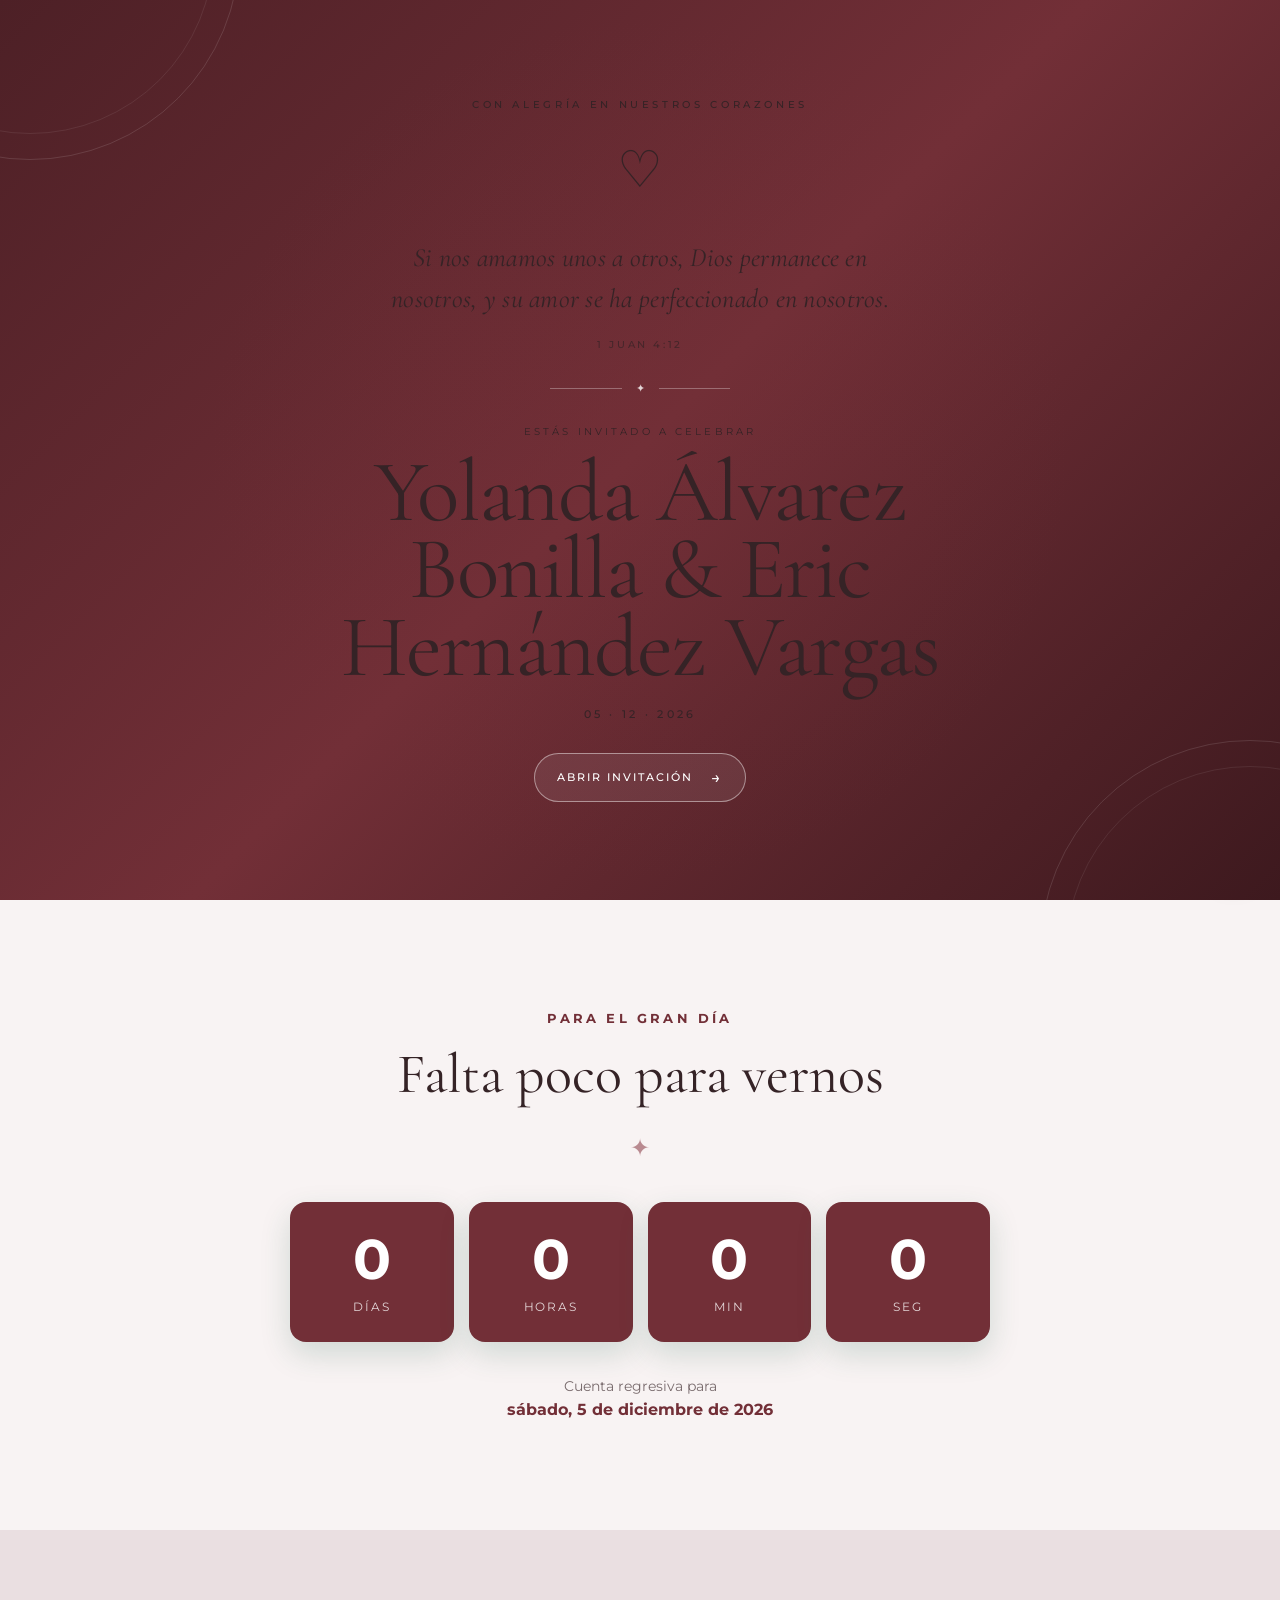
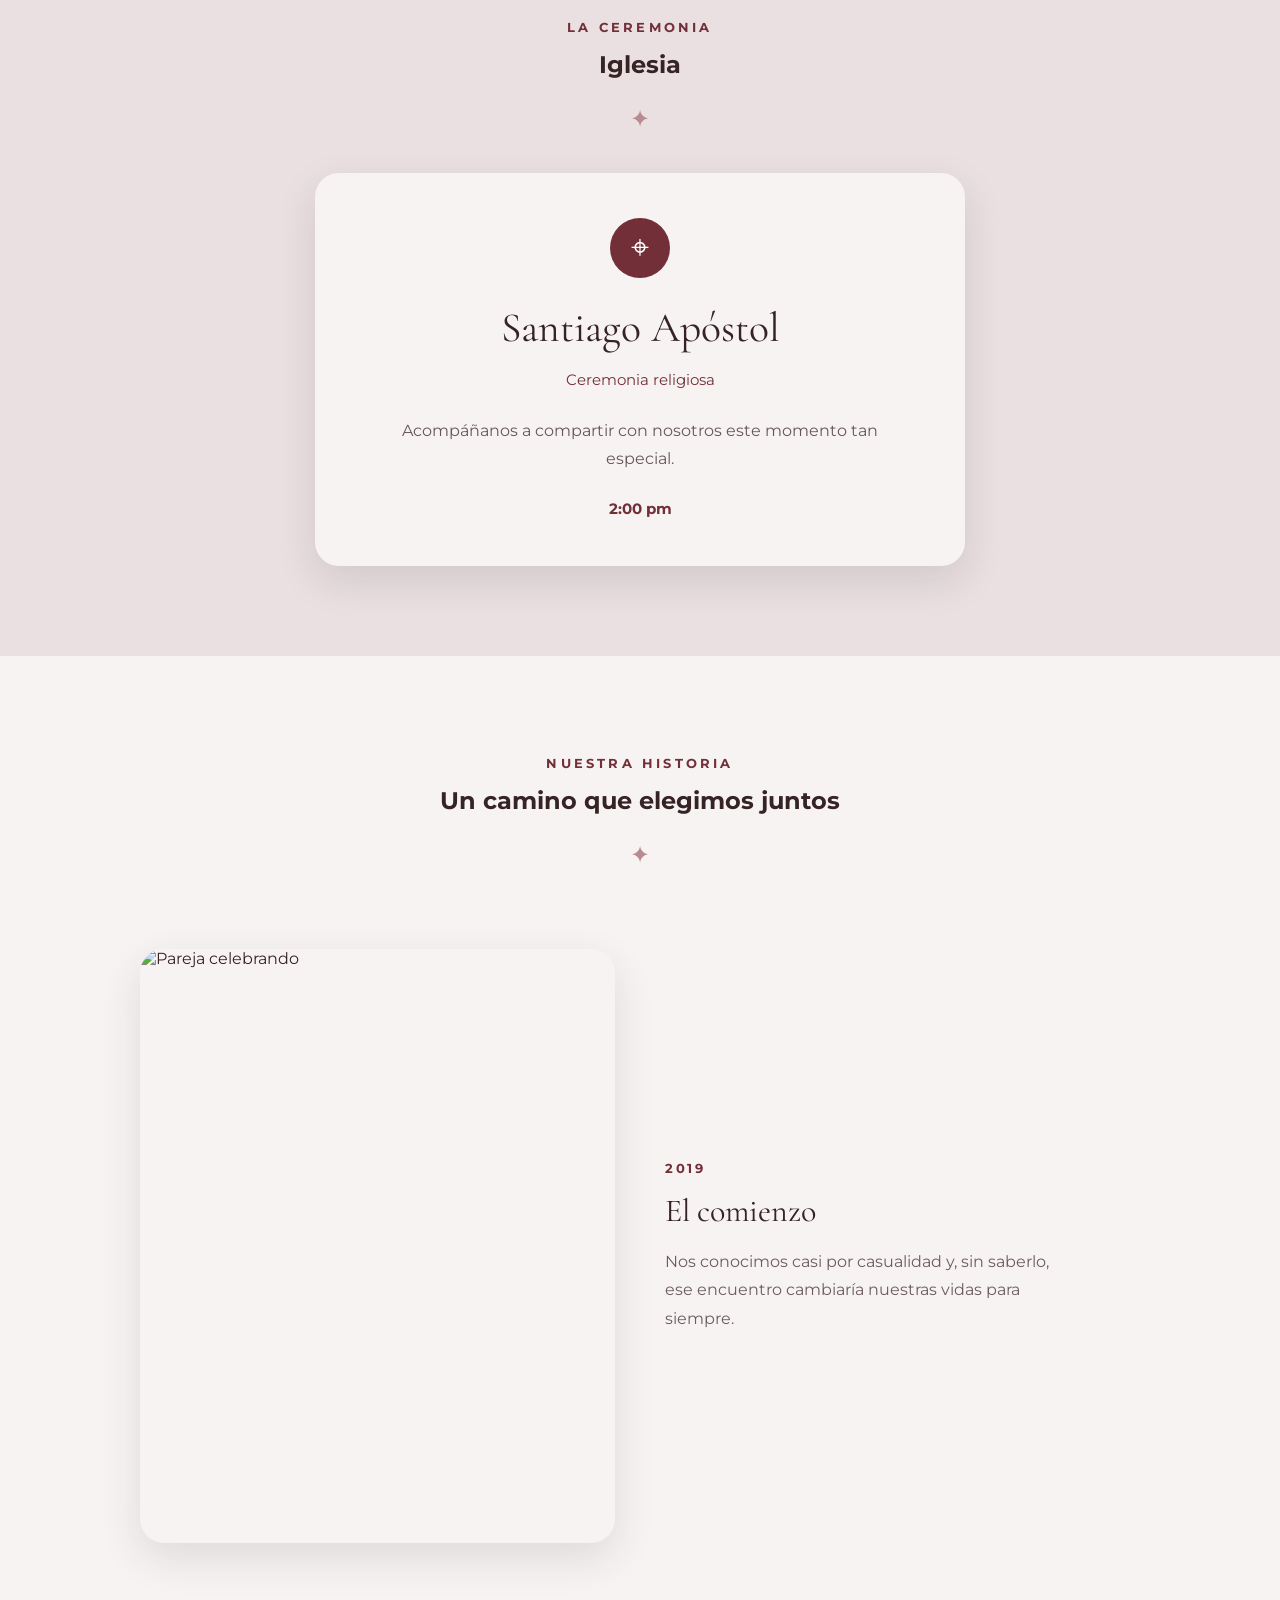
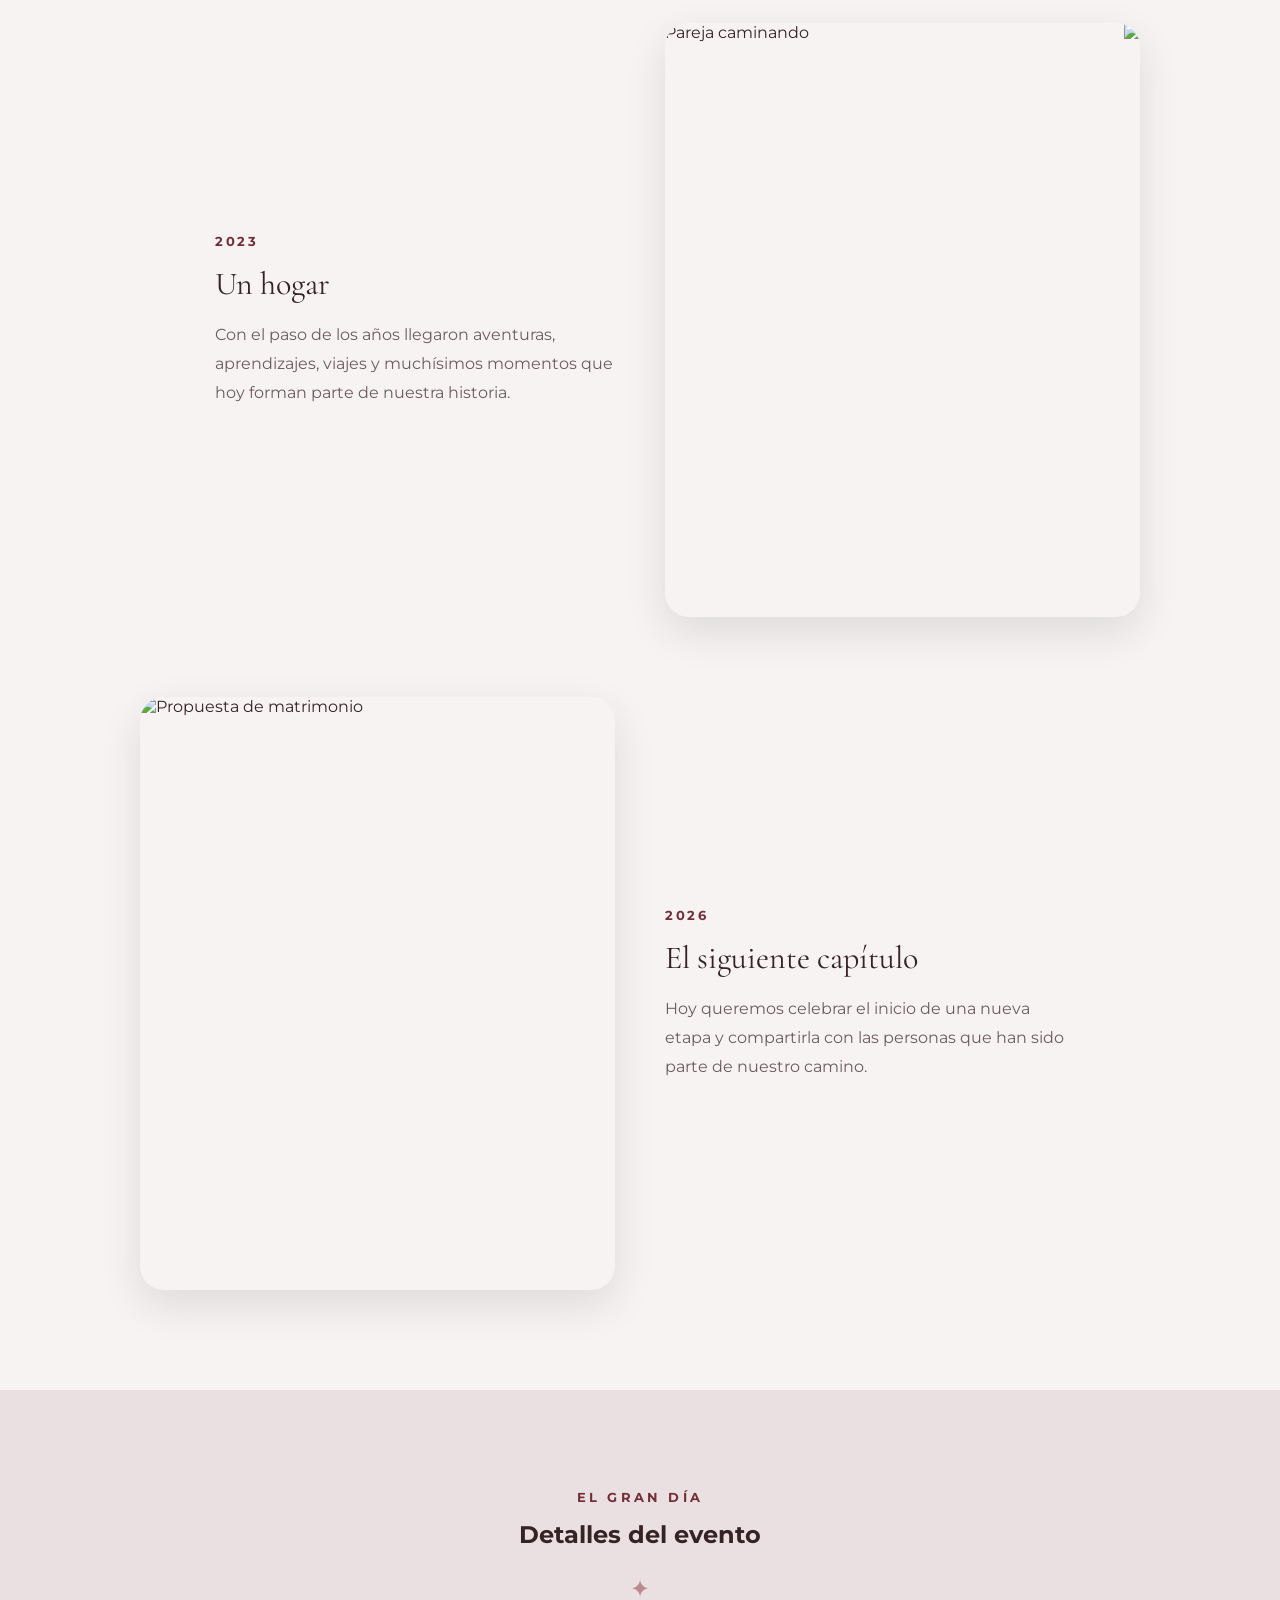
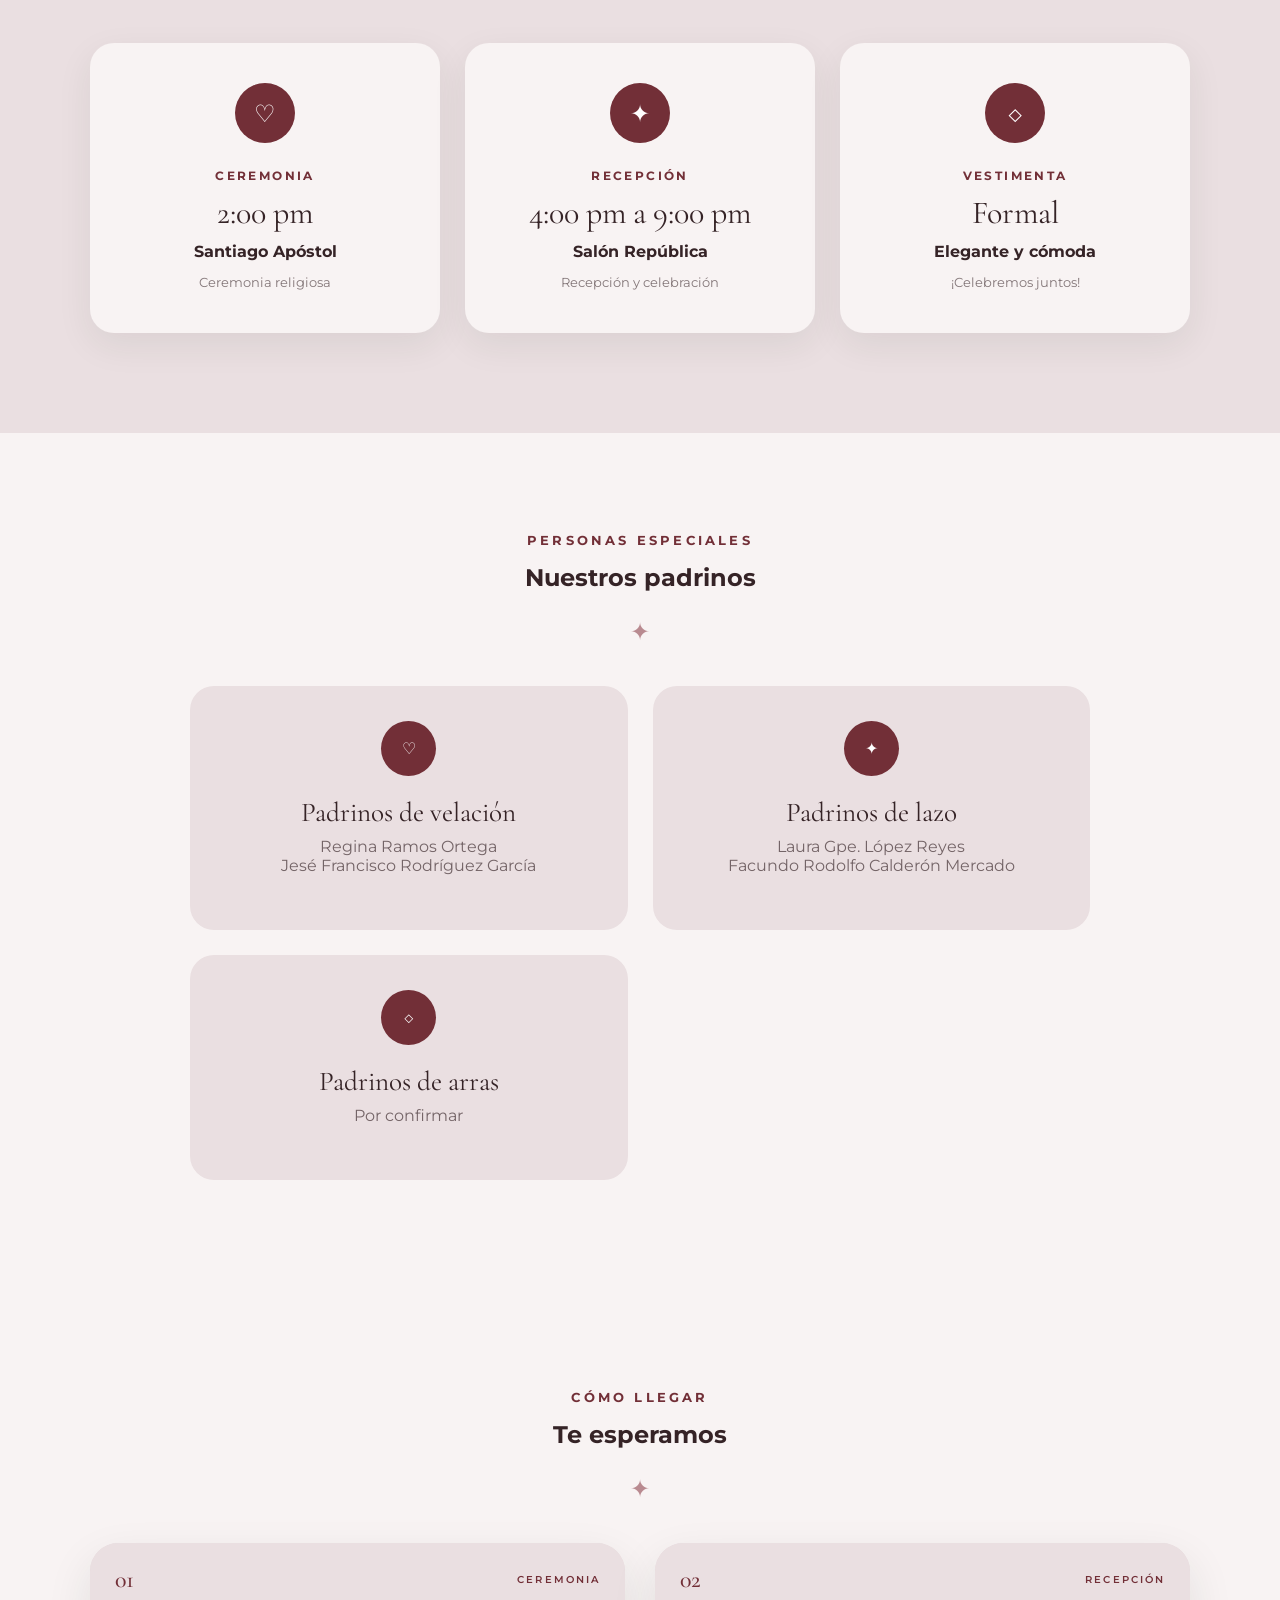
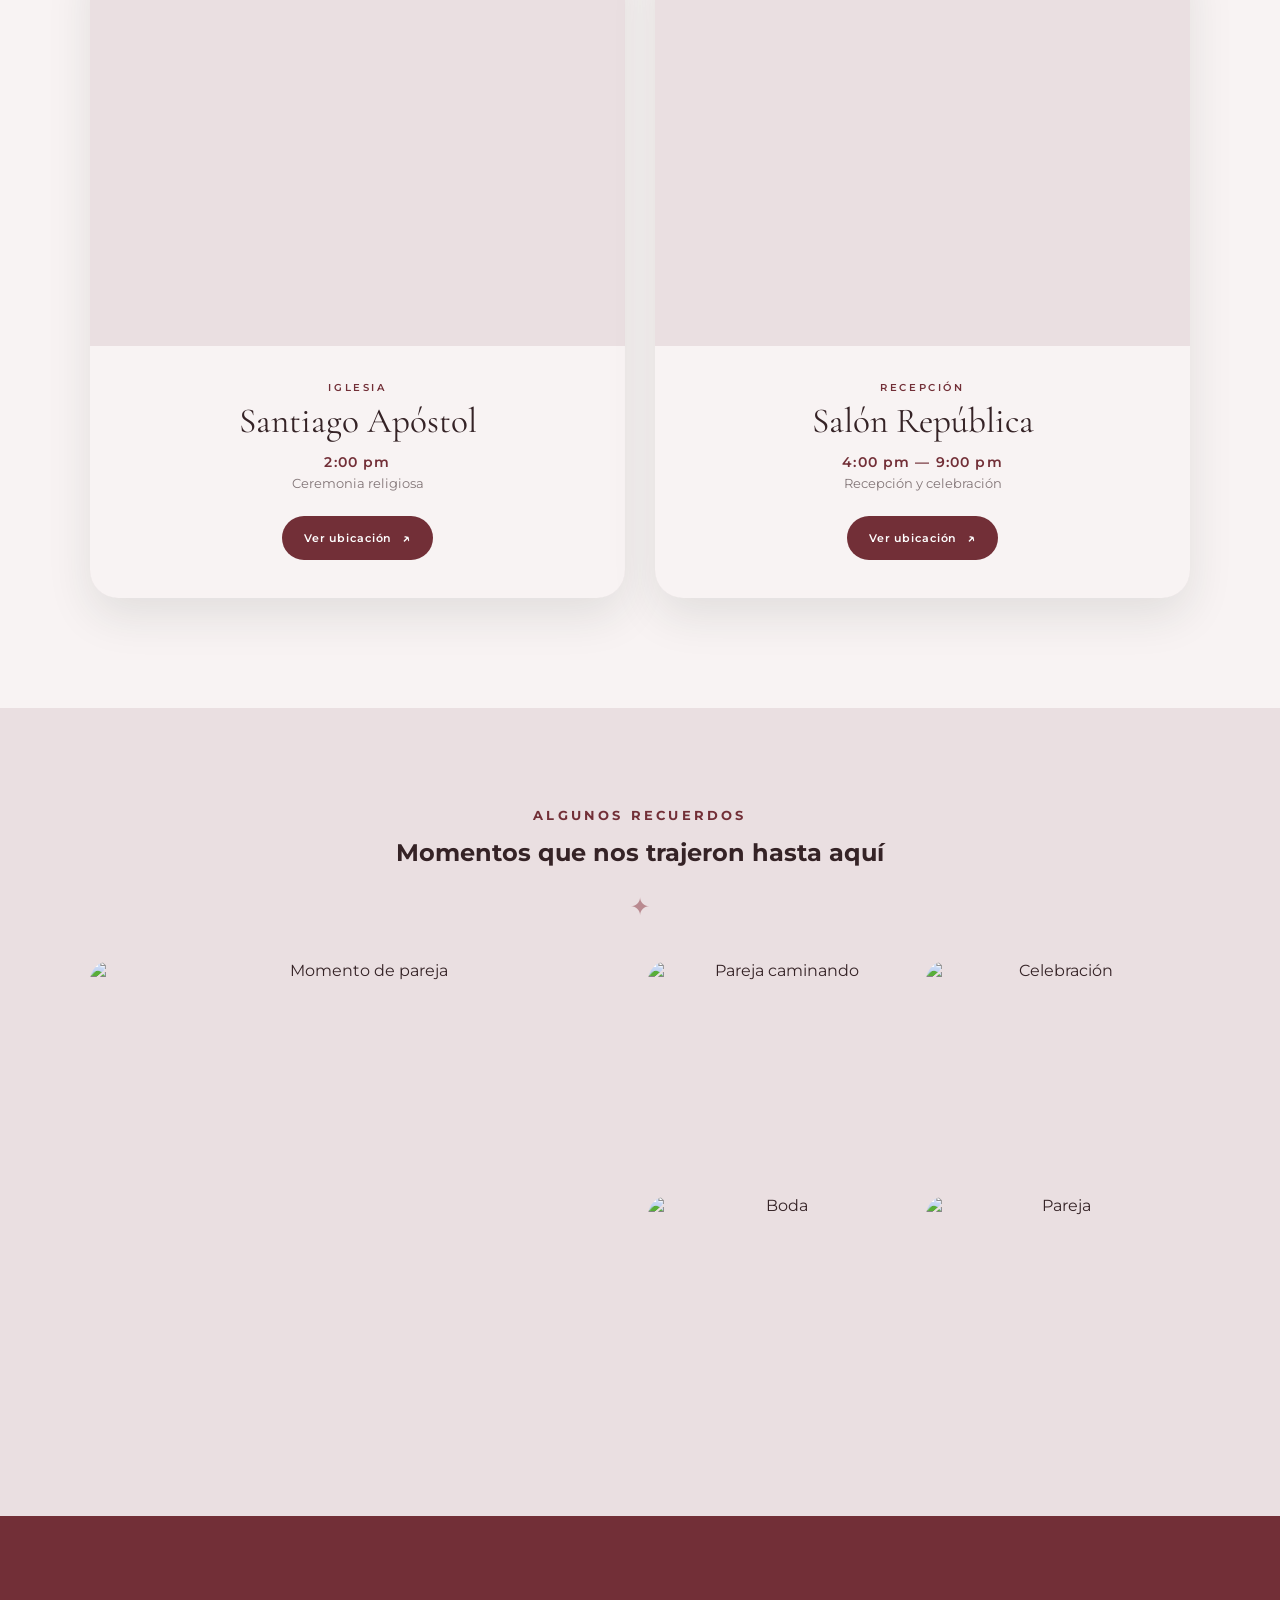
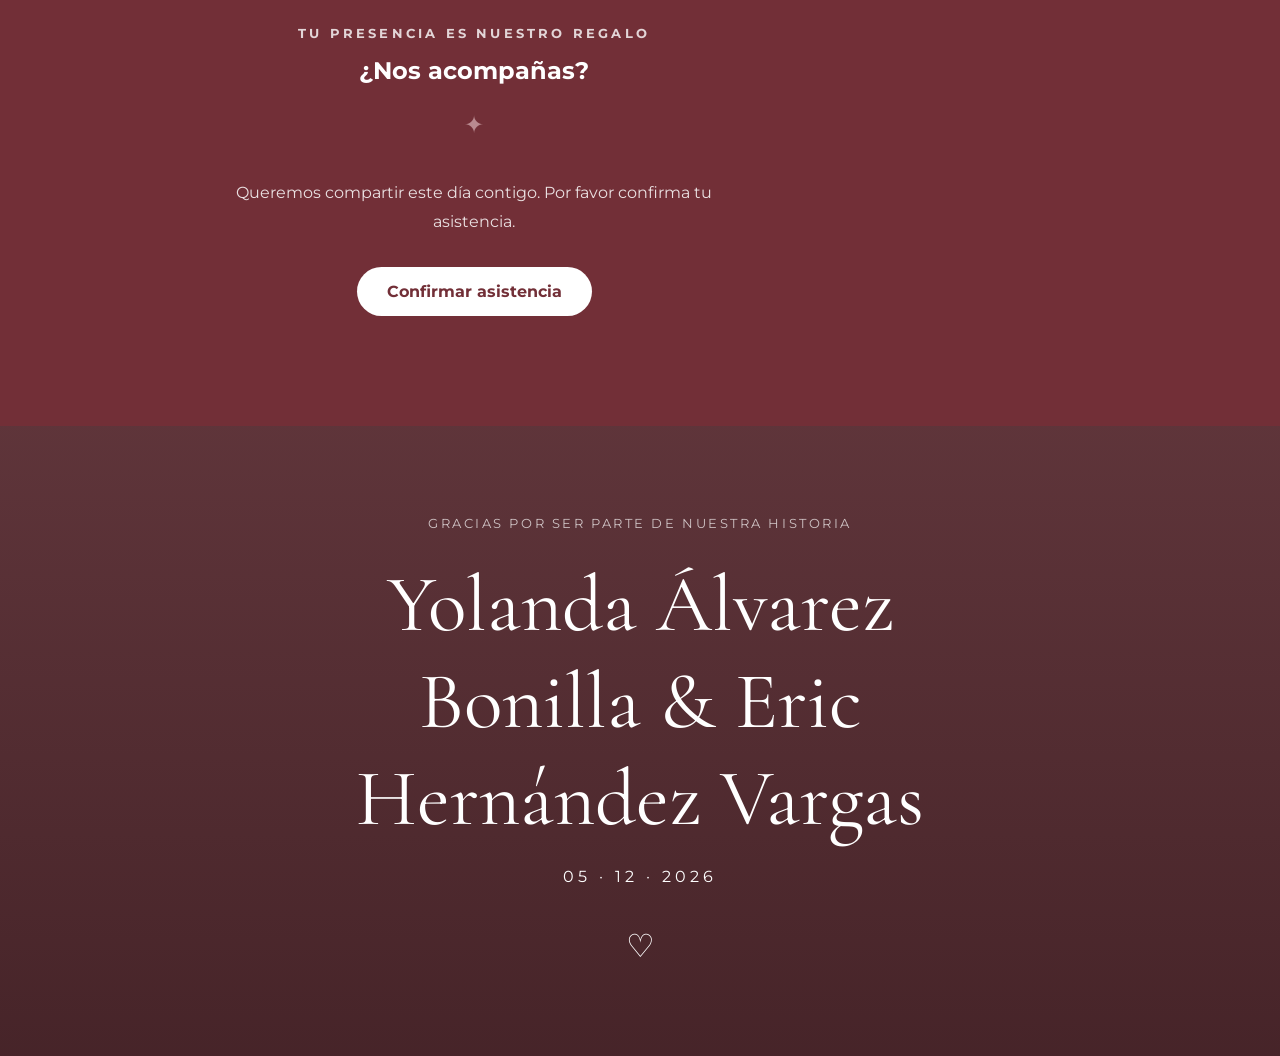
==== index.html @ 51f55ae2 "cambio de color y orden" ====
<!DOCTYPE html>

<html lang="es">

<head>
    <meta charset="UTF-8">
    <meta name="viewport" content="width=device-width, initial-scale=1.0">

    <title> Yolanda Álvarez Bonilla & Eric Hernández Vargas | Nuestra boda</title>
    <link rel="preconnect" href="https://fonts.googleapis.com">
    <link rel="preconnect" href="https://fonts.gstatic.com" crossorigin>

    <link href="https://fonts.googleapis.com/css2?family=Cormorant+Garamond:wght@400;500;600&family=Montserrat:wght@300;400;500;600&family=Parisienne&display=swap"
          rel="stylesheet">
    <link rel="stylesheet" href="css/styles.css">

</head>

<body>


    <!-- =========================================
         PANTALLA DE APERTURA
         ========================================= -->

    <div id="opening-screen" class="opening-screen">

        <div class="opening-decoration opening-decoration-top"></div>

        <div class="opening-content">

            <p class="opening-label">
                Con alegría en nuestros corazones
            </p>


            <div class="opening-symbol">
                ♡
            </div>


            <div class="opening-verse">

                <p>
                    Si nos amamos unos a otros,
                    Dios permanece en nosotros,
                    y su amor se ha perfeccionado
                    en nosotros.
                </p>

                <span>
                    1 Juan 4:12
                </span>

            </div>


            <div class="opening-divider">
                <span></span>
                <i>✦</i>
                <span></span>
            </div>


            <p class="opening-invitation">
                Estás invitado a celebrar
            </p>


            <h1 id="opening-novios">


                Yolanda Álvarez Bonilla

                <span>&amp;</span>
                Eric Hernández Vargas

            </h1>


            <p class="opening-date" id="opening-fecha">
                15 · 12 · 2026
            </p>


            <button id="open-invitation"
                    class="open-button">

                <span>
                    Abrir invitación
                </span>

                <i>
                    →
                </i>

            </button>

        </div>


        <div class="opening-decoration opening-decoration-bottom"></div>

    </div>
    <audio id="musica-boda" loop preload="auto">
        <source src="assets/musica/cancion.mpeg" type="audio/mpeg">
    </audio>

    <button id="music-toggle"
            class="music-toggle"
            aria-label="Pausar música"
            type="button">

        ♪

    </button>

    <main>

        <!-- =========================================
         PORTADA
         ========================================= -->

        <section class="hero">

            <div class="hero-overlay"></div>

            <div class="hero-content">

                <p class="eyebrow">
                    ¡Nos casamos!
                </p>

                <h1 id="novios">
                    Eric Hernández Vargas & Yolanda Álvarez Bonilla
                </h1>

                <p class="hero-date" id="fecha">
                    martes, 15 de diciembre de 2026
                </p>

                <p class="hero-location">
                    Iglesia Santiago Apóstol · Salón República
                </p>

                <p class="hero-phrase">
                    “Dos caminos, una historia y toda una vida por delante.”
                </p>

            </div>

            <a href="#countdown" class="scroll-indicator">
                <span>Desliza</span>
                <span class="arrow">⌄</span>
            </a>

        </section>


        <!-- =========================================
         CUENTA REGRESIVA
         ========================================= -->

        <section id="countdown" class="countdown-section reveal">

            <div class="section-content">

                <p class="section-label">
                    para el gran día
                </p>

                <h2>
                    Falta poco para vernos
                </h2>

                <div class="divider">
                    ✦
                </div>

                <div class="countdown">

                    <div class="countdown-card">
                        <span id="dias">0</span>
                        <small>Días</small>
                    </div>

                    <div class="countdown-card">
                        <span id="horas">0</span>
                        <small>Horas</small>
                    </div>

                    <div class="countdown-card">
                        <span id="minutos">0</span>
                        <small>Min</small>
                    </div>

                    <div class="countdown-card">
                        <span id="segundos">0</span>
                        <small>Seg</small>
                    </div>

                </div>

                <p class="countdown-status">
                    Cuenta regresiva para
                </p>

                <p class="countdown-date" id="fecha-countdown">
                    martes, 15 de diciembre de 2026
                </p>

            </div>

        </section>


        <!-- =========================================
         CEREMONIA
         ========================================= -->

        <section id="lugar" class="venue-section reveal">

            <div class="section-content">

                <p class="section-label">
                    La ceremonia
                </p>

                <h2>
                    Iglesia
                </h2>

                <div class="divider">
                    ✦
                </div>

                <div class="venue-card">

                    <div class="venue-icon">
                        <span>⌖</span>
                    </div>

                    <h3 id="iglesia">
                        Santiago Apóstol
                    </h3>

                    <p class="venue-address">
                        Ceremonia religiosa
                    </p>

                    <p class="venue-description">
                        Acompáñanos a compartir con nosotros
                        este momento tan especial.
                    </p>

                    <p class="venue-address">
                        <strong id="hora-ceremonia">
                            2:00 pm
                        </strong>
                    </p>

                </div>

            </div>

        </section>


        <!-- =========================================
         NUESTRA HISTORIA
         ========================================= -->

        <section id="historia" class="story-section reveal">

            <div class="section-content">

                <p class="section-label">
                    Nuestra historia
                </p>

                <h2>
                    Un camino que elegimos juntos
                </h2>

                <div class="divider">
                    ✦
                </div>


                <!-- HISTORIA 1 -->

                <article class="story-item">

                    <div class="story-image">

                        <img src="https://images.unsplash.com/photo-1519741497674-611481863552?q=80&w=1000&auto=format&fit=crop"
                             alt="Pareja celebrando">

                    </div>

                    <div class="story-text">

                        <span class="story-year">
                            2019
                        </span>

                        <h3>
                            El comienzo
                        </h3>

                        <p>
                            Nos conocimos casi por casualidad y,
                            sin saberlo, ese encuentro cambiaría
                            nuestras vidas para siempre.
                        </p>

                    </div>

                </article>


                <!-- HISTORIA 2 -->

                <article class="story-item story-reverse">

                    <div class="story-image">

                        <img src="https://images.unsplash.com/photo-1522673607200-164d1b6ce486?q=80&w=1000&auto=format&fit=crop"
                             alt="Pareja caminando">

                    </div>

                    <div class="story-text">

                        <span class="story-year">
                            2023
                        </span>

                        <h3>
                            Un hogar
                        </h3>

                        <p>
                            Con el paso de los años llegaron
                            aventuras, aprendizajes, viajes y
                            muchísimos momentos que hoy forman
                            parte de nuestra historia.
                        </p>

                    </div>

                </article>


                <!-- HISTORIA 3 -->

                <article class="story-item">

                    <div class="story-image">

                        <img src="https://images.unsplash.com/photo-1511285560929-80b456fea0bc?q=80&w=1000&auto=format&fit=crop"
                             alt="Propuesta de matrimonio">

                    </div>

                    <div class="story-text">

                        <span class="story-year">
                            2026
                        </span>

                        <h3>
                            El siguiente capítulo
                        </h3>

                        <p>
                            Hoy queremos celebrar el inicio de
                            una nueva etapa y compartirla con
                            las personas que han sido parte de
                            nuestro camino.
                        </p>

                    </div>

                </article>

            </div>

        </section>


        <!-- =========================================
         DETALLES DEL EVENTO
         ========================================= -->

        <section id="evento" class="event-section reveal">

            <div class="section-content">

                <p class="section-label">
                    El gran día
                </p>

                <h2>
                    Detalles del evento
                </h2>

                <div class="divider">
                    ✦
                </div>

                <div class="event-grid">


                    <!-- CEREMONIA -->

                    <article class="event-card reveal-child">

                        <div class="event-icon">
                            ♡
                        </div>

                        <span class="event-label">
                            Ceremonia
                        </span>

                        <h3 id="hora-ceremonia-evento">
                            2:00 pm
                        </h3>

                        <p id="iglesia-evento">
                            Santiago Apóstol
                        </p>

                        <small>
                            Ceremonia religiosa
                        </small>

                    </article>


                    <!-- RECEPCIÓN -->

                    <article class="event-card reveal-child">

                        <div class="event-icon">
                            ✦
                        </div>

                        <span class="event-label">
                            Recepción
                        </span>

                        <h3 id="recepcion-horario">
                            4:00 pm a 9:00 pm
                        </h3>

                        <p id="recepcion-lugar">
                            Salón República
                        </p>

                        <small>
                            Recepción y celebración
                        </small>

                    </article>


                    <!-- VESTIMENTA -->

                    <article class="event-card reveal-child">

                        <div class="event-icon">
                            ◇
                        </div>

                        <span class="event-label">
                            Vestimenta
                        </span>

                        <h3>
                            Formal
                        </h3>

                        <p>
                            Elegante y cómoda
                        </p>

                        <small>
                            ¡Celebremos juntos!
                        </small>

                    </article>


                </div>

            </div>

        </section>


        <!-- =========================================
         PADRINOS
         ========================================= -->

        <section id="padrinos" class="gifts-section reveal">

            <div class="section-content">

                <p class="section-label">
                    Personas especiales
                </p>

                <h2>
                    Nuestros padrinos
                </h2>

                <div class="divider">
                    ✦
                </div>

                <div class="gift-options">

                    <!-- PADRINOS DE VELACIÓN -->

                    <div class="gift-card">

                        <div class="gift-icon">
                            ♡
                        </div>

                        <h3>
                            Padrinos de velación
                        </h3>

                        <p>
                            Regina Ramos Ortega<br>
                            Jesé Francisco Rodríguez García
                        </p>

                    </div>


                    <!-- PADRINOS DE LAZO -->

                    <div class="gift-card">

                        <div class="gift-icon">
                            ✦
                        </div>

                        <h3>
                            Padrinos de lazo
                        </h3>

                        <p>
                            Laura Gpe. López Reyes<br>
                            Facundo Rodolfo Calderón Mercado
                        </p>

                    </div>


                    <!-- PADRINOS DE ARRAS -->

                    <div class="gift-card">

                        <div class="gift-icon">
                            ◇
                        </div>

                        <h3>
                            Padrinos de arras
                        </h3>

                        <p id="padrinos-arras">
                            Por confirmar
                        </p>

                    </div>

                </div>

            </div>

        </section>

        <!-- =========================================
        UBICACIONES
        ========================================= -->

        <section id="ubicacion" class="locations-section reveal">

            <div class="section-content">

                <p class="section-label">
                    Cómo llegar
                </p>

                <h2>
                    Te esperamos
                </h2>

                <div class="divider">
                    ✦
                </div>


                <div class="locations-grid">


                    <!-- =================================
                     IGLESIA
                     ================================= -->

                    <article class="location-card">

                        <div class="location-card-header">

                            <span class="location-number">
                                01
                            </span>

                            <span class="location-type">
                                Ceremonia
                            </span>

                        </div>


                        <div class="location-map">

                            <iframe src="https://www.google.com/maps?q=21.3510282,-98.2267166&output=embed"
                                    loading="lazy"
                                    referrerpolicy="no-referrer-when-downgrade"
                                    title="Ubicación de la Parroquia Santiago Apóstol">
                            </iframe>

                        </div>


                        <div class="location-info">

                            <p class="location-label">
                                Iglesia
                            </p>

                            <h3>
                                Santiago Apóstol
                            </h3>

                            <p class="location-time">
                                2:00 pm
                            </p>

                            <p class="location-description">
                                Ceremonia religiosa
                            </p>


                            <a href="https://maps.app.goo.gl/iRwN3Z6AGfscUSHL7"
                               target="_blank"
                               rel="noopener noreferrer"
                               class="map-button">

                                Ver ubicación

                                <span>↗</span>

                            </a>

                        </div>

                    </article>



                    <!-- =================================
                     SALÓN
                     ================================= -->

                    <article class="location-card">

                        <div class="location-card-header">

                            <span class="location-number">
                                02
                            </span>

                            <span class="location-type">
                                Recepción
                            </span>

                        </div>


                        <div class="location-map">

                            <iframe src="https://www.google.com/maps?q=21.3632931,-98.2333078&output=embed"
                                    loading="lazy"
                                    referrerpolicy="no-referrer-when-downgrade"
                                    title="Ubicación del Salón República">
                            </iframe>

                        </div>


                        <div class="location-info">

                            <p class="location-label">
                                Recepción
                            </p>

                            <h3>
                                Salón República
                            </h3>

                            <p class="location-time">
                                4:00 pm — 9:00 pm
                            </p>

                            <p class="location-description">
                                Recepción y celebración
                            </p>


                            <a href="https://maps.app.goo.gl/RLG69pHYmwSfiVsK8"
                               target="_blank"
                               rel="noopener noreferrer"
                               class="map-button">

                                Ver ubicación

                                <span>↗</span>

                            </a>

                        </div>

                    </article>


                </div>

            </div>

        </section>

        <!-- =========================================
         GALERÍA
         ========================================= -->

        <section id="galeria" class="gallery-section reveal">

            <div class="section-content">

                <p class="section-label">
                    Algunos recuerdos
                </p>

                <h2>
                    Momentos que nos trajeron hasta aquí
                </h2>

                <div class="divider">
                    ✦
                </div>

                <div class="gallery">

                    <div class="gallery-item gallery-large">

                        <img src="https://images.unsplash.com/photo-1519741497674-611481863552?q=80&w=1200&auto=format&fit=crop"
                             alt="Momento de pareja">

                    </div>


                    <div class="gallery-item">

                        <img src="https://images.unsplash.com/photo-1522673607200-164d1b6ce486?q=80&w=900&auto=format&fit=crop"
                             alt="Pareja caminando">

                    </div>


                    <div class="gallery-item">

                        <img src="https://images.unsplash.com/photo-1511285560929-80b456fea0bc?q=80&w=900&auto=format&fit=crop"
                             alt="Celebración">

                    </div>


                    <div class="gallery-item">

                        <img src="https://images.unsplash.com/photo-1519225421980-715cb0215aed?q=80&w=900&auto=format&fit=crop"
                             alt="Boda">

                    </div>


                    <div class="gallery-item">

                        <img src="https://images.unsplash.com/photo-1507504031003-b417219a0fde?q=80&w=900&auto=format&fit=crop"
                             alt="Pareja">

                    </div>

                </div>

            </div>

        </section>


        <!-- =========================================
         CONFIRMACIÓN
         ========================================= -->

        <section id="confirmacion" class="rsvp-section reveal">

            <div class="section-content">

                <p class="section-label">
                    Tu presencia es nuestro regalo
                </p>

                <h2>
                    ¿Nos acompañas?
                </h2>

                <div class="divider">
                    ✦
                </div>

                <p class="rsvp-message">
                    Queremos compartir este día contigo.
                    Por favor confirma tu asistencia.
                </p>

                <a href="https://wa.me/527891004515?text=Hola%2C%20quiero%20confirmar%20mi%20asistencia%20a%20la%20boda%20de%20Eric%20y%20Yolanda.%20%C2%A1Muchas%20gracias%21"
                   target="_blank"
                   rel="noopener noreferrer"
                   class="rsvp-button">

                    Confirmar asistencia

                </a>

            </div>

        </section>


        <!-- =========================================
         CIERRE
         ========================================= -->

        <section class="closing-section">

            <div class="closing-content">

                <p class="closing-small">
                    Gracias por ser parte de nuestra historia
                </p>

                <h2 id="closing-novios">
                    Yolanda Álvarez Bonilla & Eric Hernández Vargas
                </h2>

                <p class="closing-date" id="closing-fecha">
                    15 · 12 · 2026
                </p>

                <div class="closing-symbol">
                    ♡
                </div>

            </div>

        </section>

    </main>


    <script src="js/app.js"></script>

</body>

</html>
---- css/styles.css ----
/* =========================================
   CONFIGURACIÓN GENERAL
   ========================================= */

:root {
    --bg: #f8f3f3;
    --surface: #eadfe1;
    --accent: #722F37;
    --accent-light: #b98a90;
    --text: #352326;
    --white: #ffffff;
    --heading-font: "Cormorant Garamond", Georgia, serif;
    --body-font: "Montserrat", Arial, Helvetica, sans-serif;
    --script-font: "Parisienne", cursive;
}

* {
    box-sizing: border-box;
    margin: 0;
    padding: 0;
}


html {
    scroll-behavior: smooth;
}


body {
    font-family: var(--body-font);
    background: var(--bg);
    color: var(--text);
}

/* =========================================
   PORTADA
   ========================================= */

.hero {
    position: relative;
    min-height: 100vh;
    min-height: 100dvh;
    display: flex;
    align-items: center;
    justify-content: center;
    padding: 40px 24px;
    overflow: hidden;
    background-image: url("https://images.unsplash.com/photo-1583939003579-730e3918a45a?q=80&w=1800&auto=format&fit=crop");
    background-size: cover;
    background-position: center;
}


/* =========================================
   OSCURECER LA FOTOGRAFÍA
   ========================================= */

.hero-overlay {
    position: absolute;
    inset: 0;
    background: linear-gradient( to bottom, rgba(114, 47, 55, 0.20), rgba(61, 25, 30, 0.72) );
}


/* =========================================
   DECORACIÓN
   ========================================= */

.hero::before,
.hero::after {
    content: "";
    position: absolute;
    width: 180px;
    height: 180px;
    border: 1px solid rgba(255, 255, 255, 0.35);
    border-radius: 50%;
    opacity: 0.6;
}

.hero::before {
    top: -90px;
    left: -90px;
}

.hero::after {
    right: -90px;
    bottom: -90px;
}


/* =========================================
   CONTENIDO
   ========================================= */

.hero-content {
    position: relative;
    z-index: 2;
    width: 100%;
    max-width: 850px;
    text-align: center;
    color: var(--white);
    animation: aparecer 1.2s ease forwards;
}


/* =========================================
   PEQUEÑO TÍTULO SUPERIOR
   ========================================= */

.eyebrow {
    margin-bottom: 24px;
    font-size: 0.72rem;
    font-weight: 500;
    letter-spacing: 0.35em;
    text-transform: uppercase;
    opacity: 0.9;
}


/* =========================================
   NOMBRES
   ========================================= */

.hero h1 {
    margin-bottom: 25px;
    font-family: var(--heading-font);
    font-size: clamp(3.5rem, 10vw, 7rem);
    font-weight: 400;
    line-height: 0.9;
    letter-spacing: -0.02em;
    text-shadow: 0 4px 25px rgba(0, 0, 0, 0.25);
}


/* =========================================
   FECHA
   ========================================= */

.hero-date {
    margin-bottom: 8px;
    font-size: 0.85rem;
    font-weight: 500;
    letter-spacing: 0.16em;
    text-transform: uppercase;
}


.hero-location {
    font-size: 0.72rem;
    letter-spacing: 0.12em;
    opacity: 0.85;
}


/* =========================================
   FRASE
   ========================================= */

.hero-phrase {
    max-width: 600px;
    margin: 38px auto 0;
    font-family: var(--heading-font);
    font-size: 1.35rem;
    font-style: italic;
    line-height: 1.6;
    opacity: 0.95;
}


/* =========================================
   INDICADOR PARA DESLIZAR
   ========================================= */

.scroll-indicator {
    position: absolute;
    bottom: 25px;
    left: 50%;
    transform: translateX(-50%);
    z-index: 2;
    display: flex;
    flex-direction: column;
    align-items: center;
    gap: 5px;
    color: white;
    font-size: 0.65rem;
    letter-spacing: 0.18em;
    text-transform: uppercase;
    text-decoration: none;
    opacity: 0.75;
    cursor: pointer;
}


.arrow {
    font-size: 1.7rem;
    line-height: 1;
    animation: bajar 1.5s infinite;
}


/* =========================================
   ANIMACIONES
   ========================================= */

@keyframes aparecer {

    from {
        opacity: 0;
        transform: translateY(30px);
    }

    to {
        opacity: 1;
        transform: translateY(0);
    }
}


@keyframes bajar {

    0%, 100% {
        transform: translateY(0);
    }

    50% {
        transform: translateY(6px);
    }
}


/* =========================================
   CELULARES
   ========================================= */

@media (max-width: 600px) {

    .hero {
        padding: 30px 20px;
    }


        .hero h1 {
            font-size: clamp(3.2rem, 17vw, 5rem);
            line-height: 0.88;
        }


    .hero-date {
        font-size: 0.72rem;
    }


    .hero-location {
        font-size: 0.65rem;
    }


    .hero-phrase {
        max-width: 320px;
        font-size: 1.1rem;
        margin-top: 30px;
    }
}

/* =========================================
   CUENTA REGRESIVA
   ========================================= */

.countdown-section {
    min-height: 70vh;
    display: flex;
    align-items: center;
    justify-content: center;
    padding: 80px 24px;
    background: var(--bg);
    text-align: center;
}


.section-content {
    width: 100%;
    max-width: 900px;
}


.section-label {
    margin-bottom: 15px;
    color: var(--accent);
    font-size: 0.8rem;
    font-weight: bold;
    letter-spacing: 0.25em;
    text-transform: uppercase;
}


.countdown-section h2 {
    font-family: var(--heading-font);
    font-size: clamp(2rem, 5vw, 3.5rem);
    font-weight: normal;
    line-height: 1.2;
}


.divider {
    margin: 25px 0 40px;
    color: var(--accent-light);
    font-size: 1.5rem;
}


/* =========================================
   TARJETAS DEL CONTADOR
   ========================================= */

.countdown {
    display: grid;
    grid-template-columns: repeat(4, 1fr);
    gap: 15px;
    max-width: 700px;
    margin: 0 auto 35px;
}


.countdown-card {
    display: flex;
    flex-direction: column;
    align-items: center;
    justify-content: center;
    min-height: 140px;
    padding: 20px 10px;
    border-radius: 16px;
    background: var(--accent);
    color: white;
    box-shadow: 0 12px 30px rgba(31, 92, 74, 0.18);
}


    .countdown-card span {
        font-size: clamp(2rem, 6vw, 3.5rem);
        font-weight: bold;
        line-height: 1;
    }


    .countdown-card small {
        margin-top: 12px;
        font-size: 0.75rem;
        letter-spacing: 0.15em;
        text-transform: uppercase;
        opacity: 0.8;
    }


/* =========================================
   TEXTO INFERIOR
   ========================================= */

.countdown-status {
    color: var(--text);
    font-size: 0.9rem;
    opacity: 0.65;
}


.countdown-date {
    margin-top: 5px;
    color: var(--accent);
    font-weight: bold;
}


/* =========================================
   RESPONSIVE
   ========================================= */

@media (max-width: 600px) {

    .countdown {
        grid-template-columns: repeat(2, 1fr);
        max-width: 400px;
    }


    .countdown-card {
        min-height: 120px;
    }
}
/* =========================================
   SECCIÓN DEL LUGAR
   ========================================= */

.venue-section {
    min-height: 80vh;
    display: flex;
    align-items: center;
    justify-content: center;
    padding: 90px 24px;
    background: var(--surface);
    text-align: center;
}


/* =========================================
   TARJETA
   ========================================= */

.venue-card {
    width: 100%;
    max-width: 650px;
    margin: 0 auto;
    padding: 45px 30px;
    border-radius: 24px;
    background: var(--bg);
    box-shadow: 0 15px 40px rgba(34, 50, 43, 0.12);
}


/* =========================================
   ICONO
   ========================================= */

.venue-icon {
    width: 60px;
    height: 60px;
    display: flex;
    align-items: center;
    justify-content: center;
    margin: 0 auto 25px;
    border-radius: 50%;
    background: var(--accent);
    color: white;
    font-size: 2rem;
}


    .venue-icon span {
        transform: translateY(-2px);
    }


/* =========================================
   NOMBRE DEL LUGAR
   ========================================= */

.venue-card h3 {
    margin-bottom: 15px;
    font-family: var(--heading-font);
    font-size: clamp(1.8rem, 5vw, 2.6rem);
    font-weight: normal;
}


/* =========================================
   DIRECCIÓN
   ========================================= */

.venue-address {
    color: var(--accent);
    font-size: 0.95rem;
    line-height: 1.6;
}


/* =========================================
   DESCRIPCIÓN
   ========================================= */

.venue-description {
    max-width: 500px;
    margin: 25px auto;
    color: var(--text);
    line-height: 1.7;
    opacity: 0.75;
}


/* =========================================
   BOTÓN
   ========================================= */

.map-button {
    display: inline-block;
    padding: 13px 25px;
    border-radius: 999px;
    background: var(--accent);
    color: white;
    font-size: 0.9rem;
    font-weight: bold;
    text-decoration: none;
    transition: transform 0.2s ease, box-shadow 0.2s ease;
}


    .map-button:hover {
        transform: translateY(-2px);
        box-shadow: 0 8px 20px rgba(31, 92, 74, 0.25);
    }


/* =========================================
   CELULAR
   ========================================= */

@media (max-width: 600px) {

    .venue-section {
        padding: 70px 20px;
    }


    .venue-card {
        padding: 35px 22px;
    }
}
/* =========================================
   NUESTRA HISTORIA
   ========================================= */

.story-section {
    padding: 100px 24px;
    background: var(--bg);
    text-align: center;
}


    .story-section .section-content {
        max-width: 1000px;
        margin: 0 auto;
    }


/* =========================================
   ELEMENTO DE HISTORIA
   ========================================= */

.story-item {
    display: grid;
    grid-template-columns: 1fr 1fr;
    gap: 50px;
    align-items: center;
    margin-top: 80px;
    text-align: left;
}


.story-reverse {
    direction: rtl;
}


    .story-reverse .story-text {
        direction: ltr;
    }


/* =========================================
   FOTOGRAFÍAS
   ========================================= */

.story-image {
    overflow: hidden;
    border-radius: 24px;
    aspect-ratio: 4 / 5;
    box-shadow: 0 15px 40px rgba(34, 50, 43, 0.12);
}


    .story-image img {
        width: 100%;
        height: 100%;
        display: block;
        object-fit: cover;
        transition: transform 0.6s ease;
    }


    .story-image:hover img {
        transform: scale(1.05);
    }


/* =========================================
   TEXTO
   ========================================= */

.story-text {
    max-width: 400px;
}


.story-year {
    display: inline-block;
    margin-bottom: 15px;
    color: var(--accent);
    font-size: 0.8rem;
    font-weight: bold;
    letter-spacing: 0.2em;
}


.story-text h3 {
    margin-bottom: 18px;
    font-family: var(--heading-font);
    font-size: 2rem;
    font-weight: normal;
}


.story-text p {
    color: var(--text);
    line-height: 1.8;
    opacity: 0.72;
}


/* =========================================
   CELULAR
   ========================================= */

@media (max-width: 700px) {

    .story-section {
        padding: 80px 20px;
    }


    .story-item,
    .story-reverse {
        display: flex;
        flex-direction: column;
        gap: 25px;
        margin-top: 60px;
        direction: ltr;
        text-align: center;
    }


    .story-image {
        width: 100%;
        max-width: 450px;
    }


    .story-text {
        max-width: 500px;
    }


        .story-text h3 {
            font-size: 1.8rem;
        }
}
/* =========================================
   DETALLES DEL EVENTO
   ========================================= */

.event-section {
    padding: 100px 24px;
    background: var(--surface);
    text-align: center;
}


    .event-section .section-content {
        max-width: 1100px;
        margin: 0 auto;
    }


/* =========================================
   GRID
   ========================================= */

.event-grid {
    display: grid;
    grid-template-columns: repeat(3, 1fr);
    gap: 25px;
    margin-top: 20px;
}


/* =========================================
   TARJETA
   ========================================= */

.event-card {
    padding: 40px 25px;
    border-radius: 24px;
    background: var(--bg);
    box-shadow: 0 12px 35px rgba(34, 50, 43, 0.08);
    transition: transform 0.3s ease, box-shadow 0.3s ease;
}


    .event-card:hover {
        transform: translateY(-6px);
        box-shadow: 0 18px 45px rgba(34, 50, 43, 0.14);
    }


/* =========================================
   ICONO
   ========================================= */

.event-icon {
    width: 60px;
    height: 60px;
    display: flex;
    align-items: center;
    justify-content: center;
    margin: 0 auto 25px;
    border-radius: 50%;
    background: var(--accent);
    color: white;
    font-size: 1.5rem;
}


/* =========================================
   CONTENIDO
   ========================================= */

.event-label {
    display: block;
    margin-bottom: 10px;
    color: var(--accent);
    font-size: 0.75rem;
    font-weight: bold;
    letter-spacing: 0.2em;
    text-transform: uppercase;
}


.event-card h3 {
    margin-bottom: 10px;
    font-family: var(--heading-font);
    font-size: 2rem;
    font-weight: normal;
}


.event-card p {
    margin-bottom: 12px;
    font-weight: bold;
}


.event-card small {
    display: block;
    color: var(--text);
    line-height: 1.5;
    opacity: 0.6;
}


/* =========================================
   CELULAR
   ========================================= */

@media (max-width: 700px) {

    .event-section {
        padding: 80px 20px;
    }


    .event-grid {
        grid-template-columns: 1fr;
        max-width: 500px;
        margin-left: auto;
        margin-right: auto;
    }
}
/* =========================================
   UBICACIONES
   ========================================= */

.locations-section {

    padding: 110px 24px;

    background: var(--bg);

    text-align: center;
}


.locations-section .section-content {

    max-width: 1100px;

    margin: 0 auto;
}


/* =========================================
   GRID DE UBICACIONES
   ========================================= */

.locations-grid {

    display: grid;

    grid-template-columns:
        repeat(2, 1fr);

    gap: 30px;

    margin-top: 20px;
}


/* =========================================
   TARJETA
   ========================================= */

.location-card {

    overflow: hidden;

    border-radius: 28px;

    background: var(--surface);

    box-shadow:
        0 18px 45px
        rgba(34, 50, 43, 0.10);

    text-align: left;

    transition:
        transform 0.35s ease,
        box-shadow 0.35s ease;
}


.location-card:hover {

    transform:
        translateY(-5px);

    box-shadow:
        0 25px 55px
        rgba(34, 50, 43, 0.15);
}


/* =========================================
   ENCABEZADO
   ========================================= */

.location-card-header {

    display: flex;

    align-items: center;

    justify-content: space-between;

    padding: 22px 25px;

    background: var(--surface);
}


.location-number {

    color: var(--accent);

    font-family: var(--heading-font);

    font-size: 1.5rem;

    font-weight: 500;
}


.location-type {

    color: var(--accent);

    font-size: 0.65rem;

    font-weight: 600;

    letter-spacing: 0.2em;

    text-transform: uppercase;
}


/* =========================================
   MAPA
   ========================================= */

.location-map {

    width: 100%;

    height: 330px;

    overflow: hidden;
}


.location-map iframe {

    width: 100%;

    height: 100%;

    display: block;

    border: 0;
}


/* =========================================
   INFORMACIÓN
   ========================================= */

.location-info {

    padding: 35px 30px 38px;

    text-align: center;

    background: var(--bg);
}


.location-label {

    margin-bottom: 8px;

    color: var(--accent);

    font-size: 0.65rem;

    font-weight: 600;

    letter-spacing: 0.25em;

    text-transform: uppercase;
}


.location-info h3 {

    margin-bottom: 12px;

    font-family: var(--heading-font);

    font-size: 2.2rem;

    font-weight: 400;

    line-height: 1.1;
}


.location-time {

    margin-bottom: 5px;

    color: var(--accent);

    font-size: 0.9rem;

    font-weight: 600;

    letter-spacing: 0.08em;
}


.location-description {

    margin-bottom: 25px;

    font-size: 0.8rem;

    opacity: 0.6;
}


/* =========================================
   BOTÓN
   ========================================= */

.location-info .map-button {

    display: inline-flex;

    align-items: center;

    justify-content: center;

    gap: 10px;

    padding: 13px 22px;

    border-radius: 999px;

    background: var(--accent);

    color: white;

    font-size: 0.7rem;

    font-weight: 600;

    letter-spacing: 0.08em;

    text-decoration: none;

    transition:
        transform 0.25s ease,
        box-shadow 0.25s ease;
}


.location-info .map-button:hover {

    transform:
        translateY(-2px);

    box-shadow:
        0 8px 20px
        rgba(31, 92, 74, 0.25);
}


.location-info .map-button span {

    font-size: 0.9rem;
}


/* =========================================
   CELULAR
   ========================================= */

@media (max-width: 750px) {

    .locations-section {

        padding: 80px 20px;

    }


    .locations-grid {

        grid-template-columns: 1fr;

        gap: 25px;

    }


    .location-map {

        height: 300px;

    }


    .location-info {

        padding:
            30px 22px 35px;

    }


    .location-info h3 {

        font-size: 2rem;

    }

}
/* =========================================
   PANTALLA DE APERTURA
   ========================================= */
.opening-screen {
    position: fixed;
    inset: 0;
    z-index: 1000;
    display: flex;
    align-items: center;
    justify-content: center;
    padding: 30px;
    overflow: hidden;
    background: radial-gradient( circle at center, rgba(114, 47, 55, 0.35), transparent 55% ), linear-gradient( 135deg, #4d2026, #722F37 50%, #3d191e );
    text-align: center;
    transition: opacity 1s ease, visibility 1s ease, transform 1s ease;
}


/* =========================================
   DECORACIÓN CIRCULAR
   ========================================= */

.opening-decoration {
    position: absolute;
    width: 420px;
    height: 420px;
    border: 1px solid rgba(255, 255, 255, 0.12);
    border-radius: 50%;
    pointer-events: none;
}


    .opening-decoration::before {
        content: "";
        position: absolute;
        inset: 25px;
        border: 1px solid rgba(255, 255, 255, 0.08);
        border-radius: 50%;
    }


.opening-decoration-top {
    top: -260px;
    left: -180px;
    animation: decoracionFlotar 8s ease-in-out infinite;
}


.opening-decoration-bottom {
    right: -180px;
    bottom: -260px;
    animation: decoracionFlotar 10s ease-in-out infinite reverse;
}


/* =========================================
   CONTENIDO
   ========================================= */

.opening-content {
    position: relative;
    z-index: 2;
    width: 100%;
    max-width: 650px;
    animation: aperturaEntrada 1.5s cubic-bezier(0.22, 1, 0.36, 1) forwards;
}


/* =========================================
   PEQUEÑO TEXTO SUPERIOR
   ========================================= */

.opening-label {
    margin-bottom: 28px;
    font-size: 0.65rem;
    font-weight: 500;
    letter-spacing: 0.35em;
    text-transform: uppercase;
    opacity: 0;
    animation: aparecerTexto 1s ease 0.3s forwards;
}


/* =========================================
   SÍMBOLO
   ========================================= */

.opening-symbol {
    margin-bottom: 28px;
    font-family: var(--script-font);
    font-size: 3.2rem;
    font-weight: normal;
    opacity: 0;
    animation: simboloEntrada 1.2s ease 0.5s forwards;
}


/* =========================================
   VERSÍCULO
   ========================================= */

.opening-verse {
    max-width: 520px;
    margin: 0 auto;
    font-family: var(--heading-font);
    opacity: 0;
    animation: aparecerTexto 1.2s ease 0.7s forwards;
}


    .opening-verse p {
        font-size: clamp( 1.25rem, 3vw, 1.65rem );
        font-style: italic;
        font-weight: 400;
        line-height: 1.55;
        letter-spacing: 0.01em;
    }


    .opening-verse span {
        display: block;
        margin-top: 18px;
        font-family: var(--body-font);
        font-size: 0.65rem;
        font-style: normal;
        font-weight: 500;
        letter-spacing: 0.25em;
        text-transform: uppercase;
        opacity: 0.7;
    }


/* =========================================
   DIVISOR
   ========================================= */

.opening-divider {
    display: flex;
    align-items: center;
    justify-content: center;
    gap: 14px;
    margin: 30px auto;
    width: 180px;
    opacity: 0;
    animation: aparecerTexto 1s ease 1s forwards;
}


    .opening-divider span {
        flex: 1;
        height: 1px;
        background: rgba(255, 255, 255, 0.3);
    }


    .opening-divider i {
        font-size: 0.7rem;
        font-style: normal;
        color: rgba(255, 255, 255, 0.8);
    }


/* =========================================
   TEXTO DE INVITACIÓN
   ========================================= */

.opening-invitation {
    margin-bottom: 16px;
    font-size: 0.65rem;
    letter-spacing: 0.3em;
    text-transform: uppercase;
    opacity: 0;
    animation: aparecerTexto 1s ease 1.15s forwards;
}


/* =========================================
   NOMBRES
   ========================================= */

.opening-content h1 {
    margin-bottom: 20px;
    font-family: var(--heading-font);
    font-size: clamp( 3rem, 9vw, 5.5rem );
    font-weight: 400;
    line-height: 0.88;
    letter-spacing: -0.02em;
    opacity: 0;
    animation: nombresEntrada 1.3s cubic-bezier(0.22, 1, 0.36, 1) 1.25s forwards;
}


    .opening-content h1 span {
        display: block;
        margin: 12px 0;
        font-family: var(--script-font);
        font-size: 0.65em;
        line-height: 0.8;
        opacity: 0.85;
    }


/* =========================================
   FECHA
   ========================================= */

.opening-date {
    margin-bottom: 32px;
    font-family: var(--body-font);
    font-size: 0.68rem;
    font-weight: 500;
    letter-spacing: 0.3em;
    opacity: 0;
    animation: aparecerTexto 1s ease 1.5s forwards;
}


/* =========================================
   BOTÓN
   ========================================= */

.open-button {
    display: inline-flex;
    align-items: center;
    justify-content: center;
    gap: 18px;
    min-width: 190px;
    padding: 14px 22px;
    border: 1px solid rgba(255, 255, 255, 0.45);
    border-radius: 999px;
    background: rgba(255, 255, 255, 0.08);
    color: white;
    font-family: var(--body-font);
    font-size: 0.68rem;
    font-weight: 500;
    letter-spacing: 0.18em;
    text-transform: uppercase;
    cursor: pointer;
    backdrop-filter: blur(8px);
    opacity: 0;
    animation: aparecerTexto 1s ease 1.7s forwards;
    transition: background 0.35s ease, transform 0.35s ease, border-color 0.35s ease;
}


    .open-button i {
        font-size: 1rem;
        font-style: normal;
        transition: transform 0.35s ease;
    }


    .open-button:hover {
        background: rgba(255, 255, 255, 0.18);
        border-color: rgba(255, 255, 255, 0.8);
        transform: translateY(-3px);
    }


        .open-button:hover i {
            transform: translateX(5px);
        }


/* =========================================
   ANIMACIÓN AL ABRIR
   ========================================= */

.opening-screen.hidden {
    opacity: 0;
    visibility: hidden;
    pointer-events: none;
    transform: scale(1.04);
}


/* =========================================
   ANIMACIONES DE ENTRADA
   ========================================= */

@keyframes aperturaEntrada {

    from {
        opacity: 0;
        transform: translateY(25px);
    }

    to {
        opacity: 1;
        transform: translateY(0);
    }
}


@keyframes aparecerTexto {

    from {
        opacity: 0;
        transform: translateY(15px);
    }

    to {
        opacity: 1;
        transform: translateY(0);
    }
}


@keyframes simboloEntrada {

    from {
        opacity: 0;
        transform: scale(0.5) rotate(-15deg);
    }

    to {
        opacity: 1;
        transform: scale(1) rotate(0);
    }
}


@keyframes nombresEntrada {

    from {
        opacity: 0;
        transform: translateY(25px) scale(0.97);
    }

    to {
        opacity: 1;
        transform: translateY(0) scale(1);
    }
}


@keyframes decoracionFlotar {

    0%, 100% {
        transform: translate(0, 0) rotate(0deg);
    }

    50% {
        transform: translate(15px, 10px) rotate(5deg);
    }
}


/* =========================================
   CELULAR
   ========================================= */

@media (max-width: 600px) {

    .opening-screen {
        padding: 25px 20px;
    }


    .opening-decoration {
        width: 300px;
        height: 300px;
    }


    .opening-decoration-top {
        top: -190px;
        left: -150px;
    }


    .opening-decoration-bottom {
        right: -150px;
        bottom: -190px;
    }


    .opening-label {
        margin-bottom: 20px;
        font-size: 0.58rem;
        letter-spacing: 0.25em;
    }


    .opening-symbol {
        margin-bottom: 20px;
        font-size: 2.6rem;
    }


    .opening-verse {
        max-width: 330px;
    }


        .opening-verse p {
            font-size: 1.15rem;
            line-height: 1.5;
        }


    .opening-divider {
        margin: 24px auto;
    }


    .opening-invitation {
        font-size: 0.55rem;
        letter-spacing: 0.22em;
    }


    .opening-content h1 {
        font-size: clamp( 2.7rem, 14vw, 4rem );
    }


    .opening-date {
        font-size: 0.58rem;
        letter-spacing: 0.22em;
    }


    .open-button {
        min-width: 180px;
        padding: 13px 20px;
        font-size: 0.6rem;
    }
}
/* =========================================
   GALERÍA
   ========================================= */
.gallery-section {
    padding: 100px 24px;
    background: var(--surface);
    text-align: center;
}


    .gallery-section .section-content {
        max-width: 1100px;
        margin: 0 auto;
    }


.gallery {
    display: grid;
    grid-template-columns: repeat(4, 1fr);
    grid-auto-rows: 220px;
    gap: 15px;
    margin-top: 30px;
}


.gallery-item {
    overflow: hidden;
    border-radius: 20px;
}


    .gallery-item img {
        width: 100%;
        height: 100%;
        display: block;
        object-fit: cover;
        transition: transform 0.6s ease;
    }


    .gallery-item:hover img {
        transform: scale(1.06);
    }


.gallery-large {
    grid-column: span 2;
    grid-row: span 2;
}


@media (max-width: 700px) {

    .gallery {
        grid-template-columns: repeat(2, 1fr);
        grid-auto-rows: 180px;
    }


    .gallery-large {
        grid-column: span 2;
        grid-row: span 2;
    }
}
/* =========================================
   CONFIRMACIÓN
   ========================================= */

.rsvp-section {
    padding: 110px 24px;
    background: var(--accent);
    color: white;
    text-align: center;
}


    .rsvp-section .section-label {
        color: white;
        opacity: 0.8;
    }


.rsvp-message {
    max-width: 550px;
    margin: 0 auto 30px;
    line-height: 1.8;
    opacity: 0.85;
}


.rsvp-button {
    display: inline-block;
    padding: 15px 30px;
    border-radius: 999px;
    background: white;
    color: var(--accent);
    font-weight: bold;
    text-decoration: none;
    transition: transform 0.3s ease;
}


    .rsvp-button:hover {
        transform: translateY(-3px);
    }
/* =========================================
   REGALOS
   ========================================= */

.gifts-section {
    padding: 100px 24px;
    background: var(--bg);
    text-align: center;
}


    .gifts-section .section-content {
        max-width: 900px;
        margin: 0 auto;
    }


.gifts-message {
    max-width: 650px;
    margin: 0 auto 40px;
    line-height: 1.8;
    opacity: 0.7;
}


.gift-options {
    display: grid;
    grid-template-columns: repeat(2, 1fr);
    gap: 25px;
}


.gift-card {
    padding: 35px 25px;
    border-radius: 24px;
    background: var(--surface);
}


.gift-icon {
    width: 55px;
    height: 55px;
    display: flex;
    align-items: center;
    justify-content: center;
    margin: 0 auto 20px;
    border-radius: 50%;
    background: var(--accent);
    color: white;
}


.gift-card h3 {
    margin-bottom: 8px;
    font-family: var(--heading-font);
    font-size: 1.7rem;
    font-weight: normal;
}


.gift-card p {
    margin-bottom: 20px;
    opacity: 0.65;
}


.text-button {
    color: var(--accent);
    font-weight: bold;
    text-decoration: none;
}


@media (max-width: 600px) {

    .gift-options {
        grid-template-columns: 1fr;
    }
}
/* =========================================
   CIERRE
   ========================================= */

.closing-section {
    min-height: 70vh;
    display: flex;
    align-items: center;
    justify-content: center;
    padding: 80px 24px;
    background: linear-gradient( rgba(78, 32, 38, 0.9), rgba(61, 25, 30, 0.95) );
    color: white;
    text-align: center;
}


.closing-content {
    max-width: 700px;
}


.closing-small {
    margin-bottom: 25px;
    font-size: 0.8rem;
    letter-spacing: 0.2em;
    text-transform: uppercase;
    opacity: 0.7;
}


.closing-content h2 {
    font-family: var(--heading-font);
    font-size: clamp(2.8rem, 9vw, 5rem);
    font-weight: normal;
}


.closing-date {
    margin-top: 20px;
    letter-spacing: 0.25em;
}


.closing-symbol {
    margin-top: 40px;
    font-size: 2rem;
}
/* =========================================
   ANIMACIONES AL HACER SCROLL
   ========================================= */

.reveal {
    opacity: 0;
    transform: translateY(50px);
    transition: opacity 0.9s ease, transform 0.9s ease;
}


    .reveal.visible {
        opacity: 1;
        transform: translateY(0);
    }
/* =========================================
   ANIMACIÓN ESCALONADA
   ========================================= */

.reveal-child {
    opacity: 0;
    transform: translateY(30px);
    transition: opacity 0.7s ease, transform 0.7s ease;
}


.visible .reveal-child {
    opacity: 1;
    transform: translateY(0);
}


    .visible .reveal-child:nth-child(1) {
        transition-delay: 0.1s;
    }


    .visible .reveal-child:nth-child(2) {
        transition-delay: 0.25s;
    }


    .visible .reveal-child:nth-child(3) {
        transition-delay: 0.4s;
    }
/* =========================================
   CONTROL DE MÚSICA
   ========================================= */

.music-toggle {
    position: fixed;
    right: 22px;
    bottom: 22px;
    z-index: 900;
    width: 48px;
    height: 48px;
    border: 1px solid rgba(31, 92, 74, 0.25);
    border-radius: 50%;
    background: rgba(255, 255, 255, 0.92);
    color: var(--accent);
    font-family: var(--heading-font);
    font-size: 1.3rem;
    display: flex;
    align-items: center;
    justify-content: center;
    cursor: pointer;
    box-shadow: 0 8px 25px rgba(0, 0, 0, 0.12);
    transition: transform 0.3s ease, background 0.3s ease, box-shadow 0.3s ease;
}

    .music-toggle:hover {
        transform: scale(1.08);
        box-shadow: 0 10px 30px rgba(0, 0, 0, 0.16);
    }

    .music-toggle.paused {
        opacity: 0.65;
    }
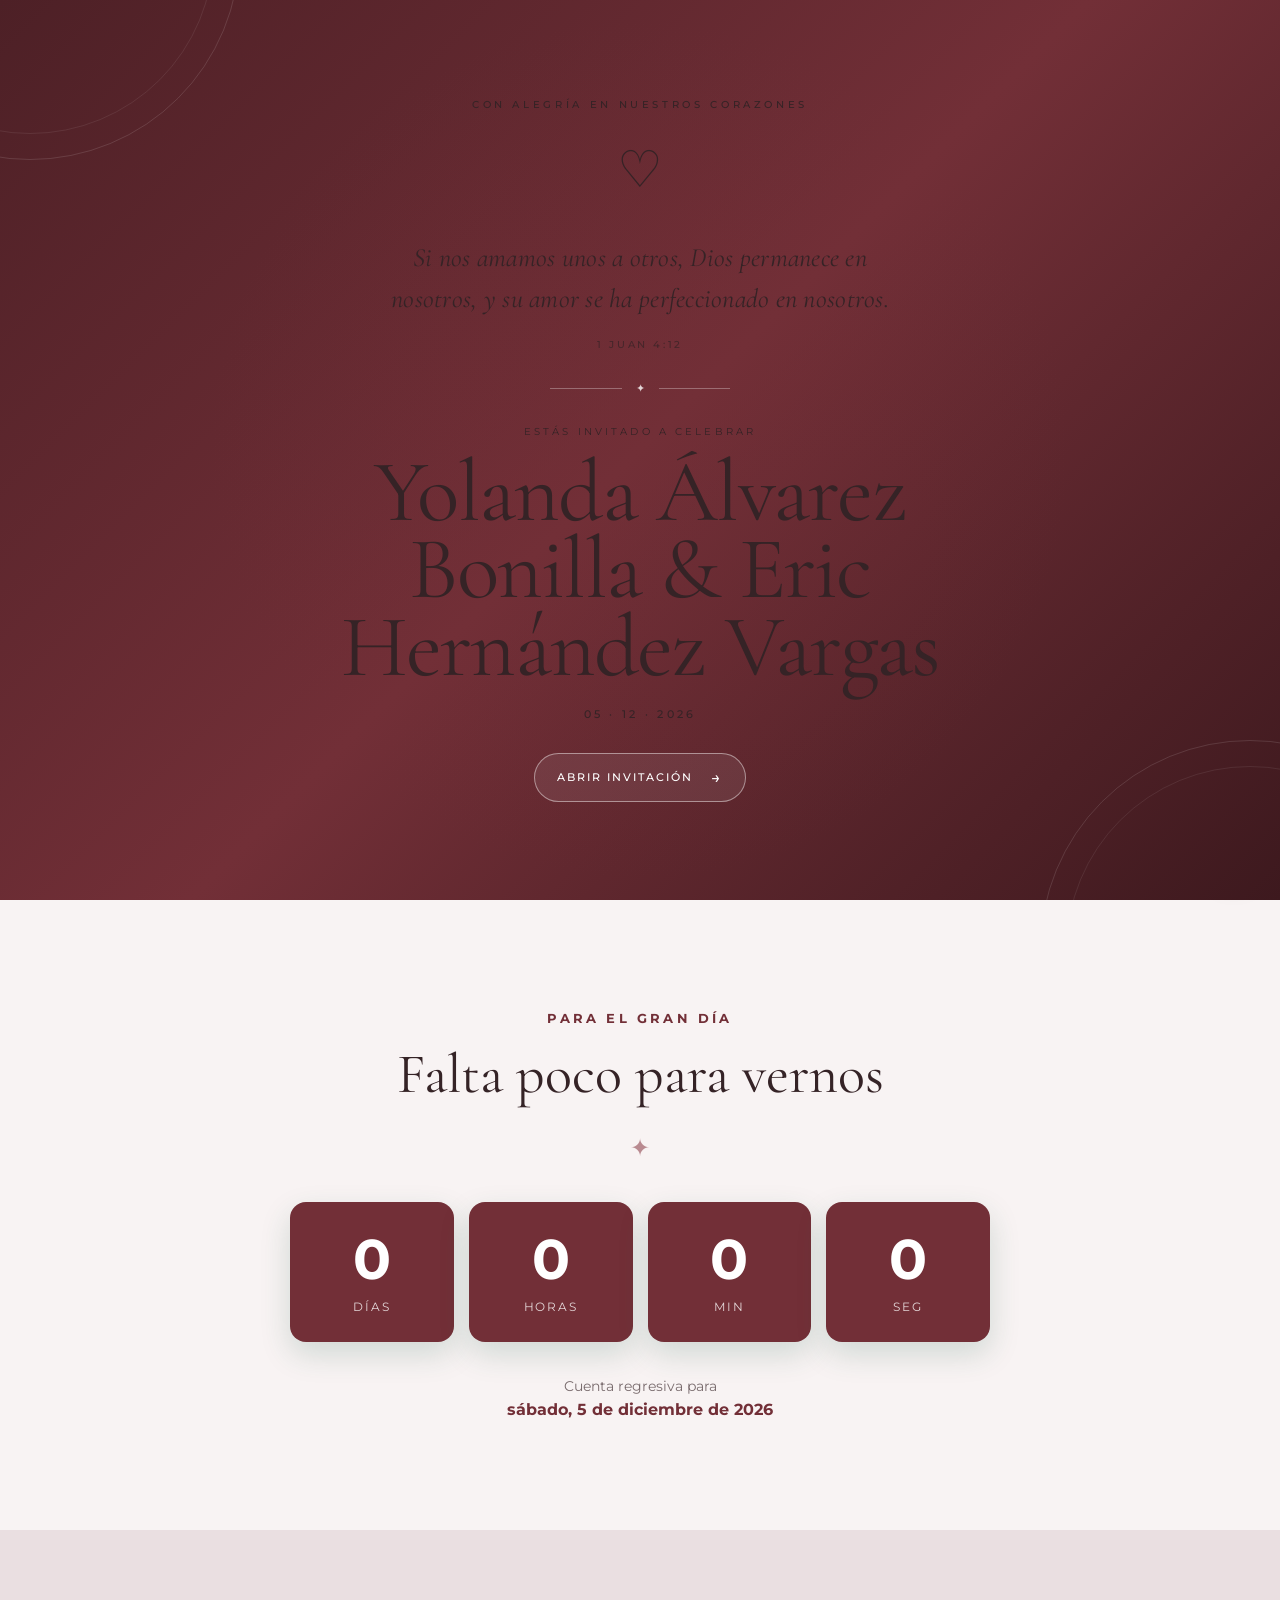
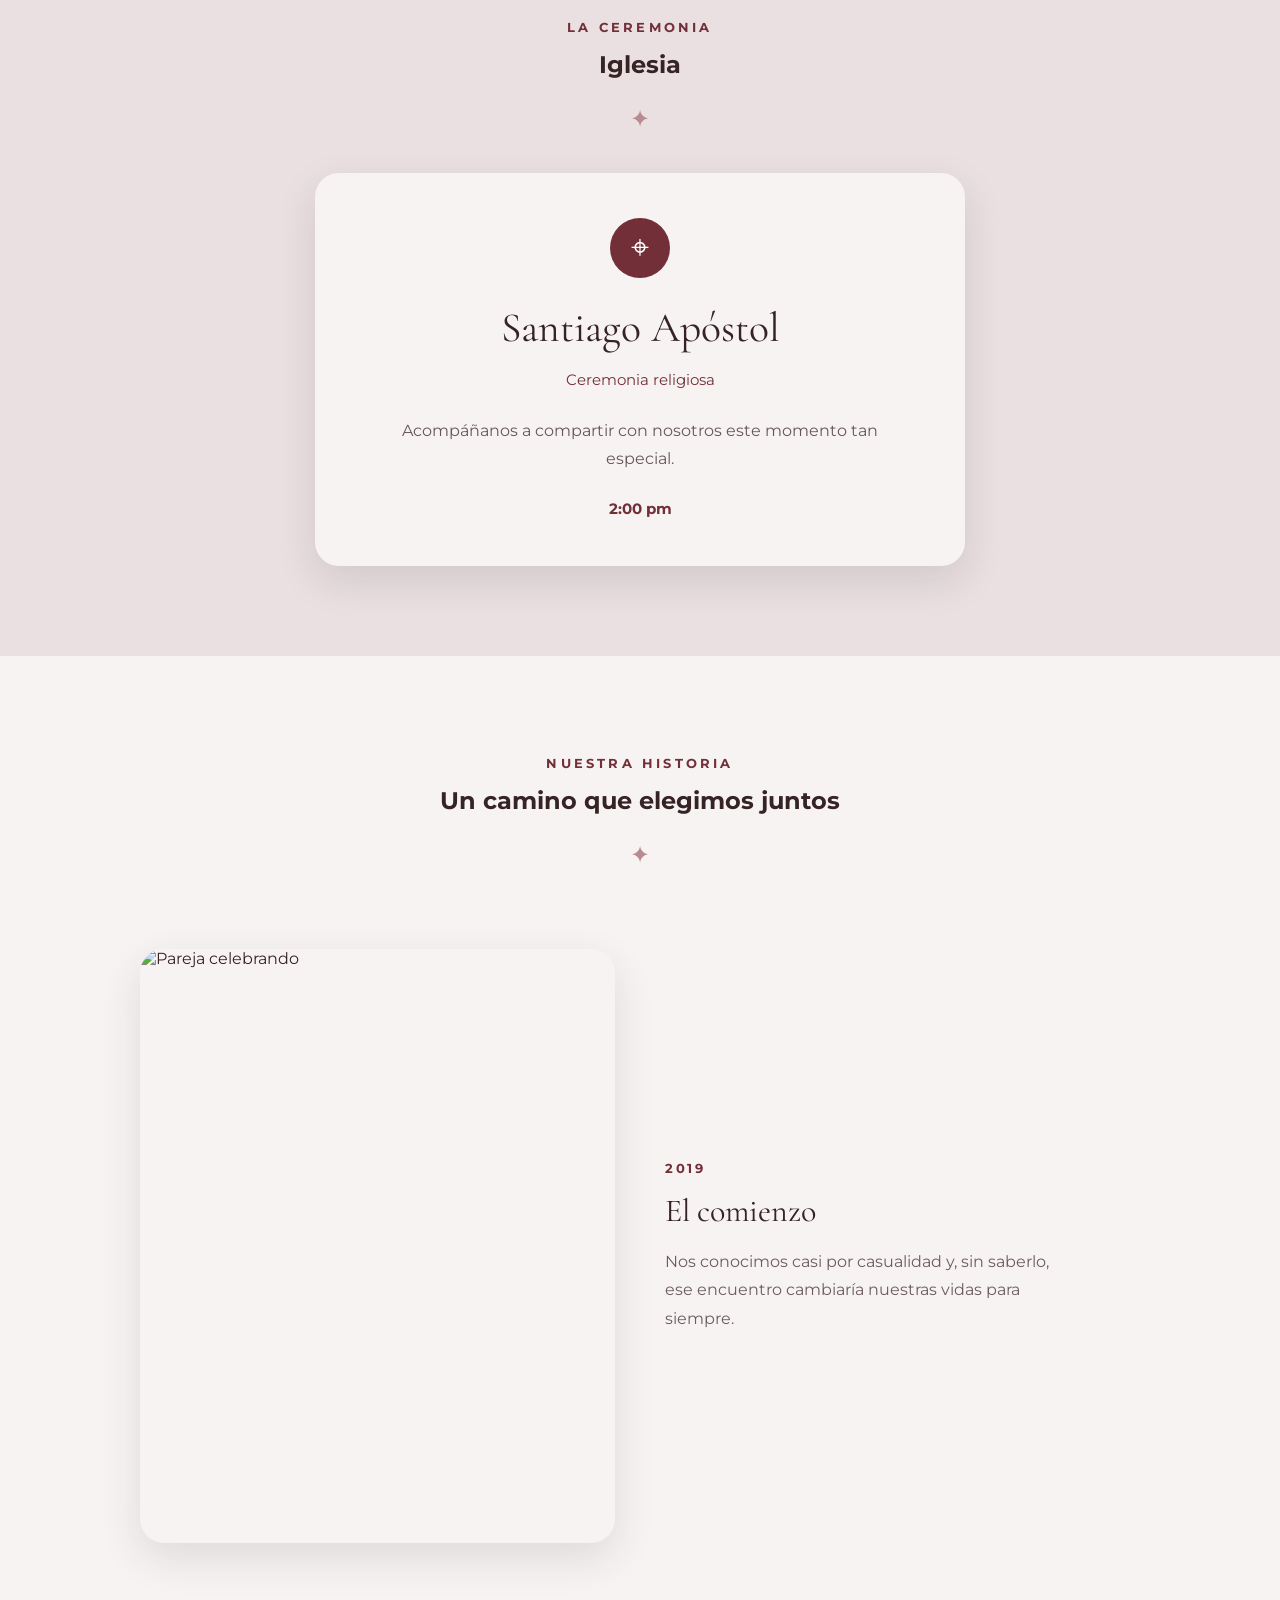
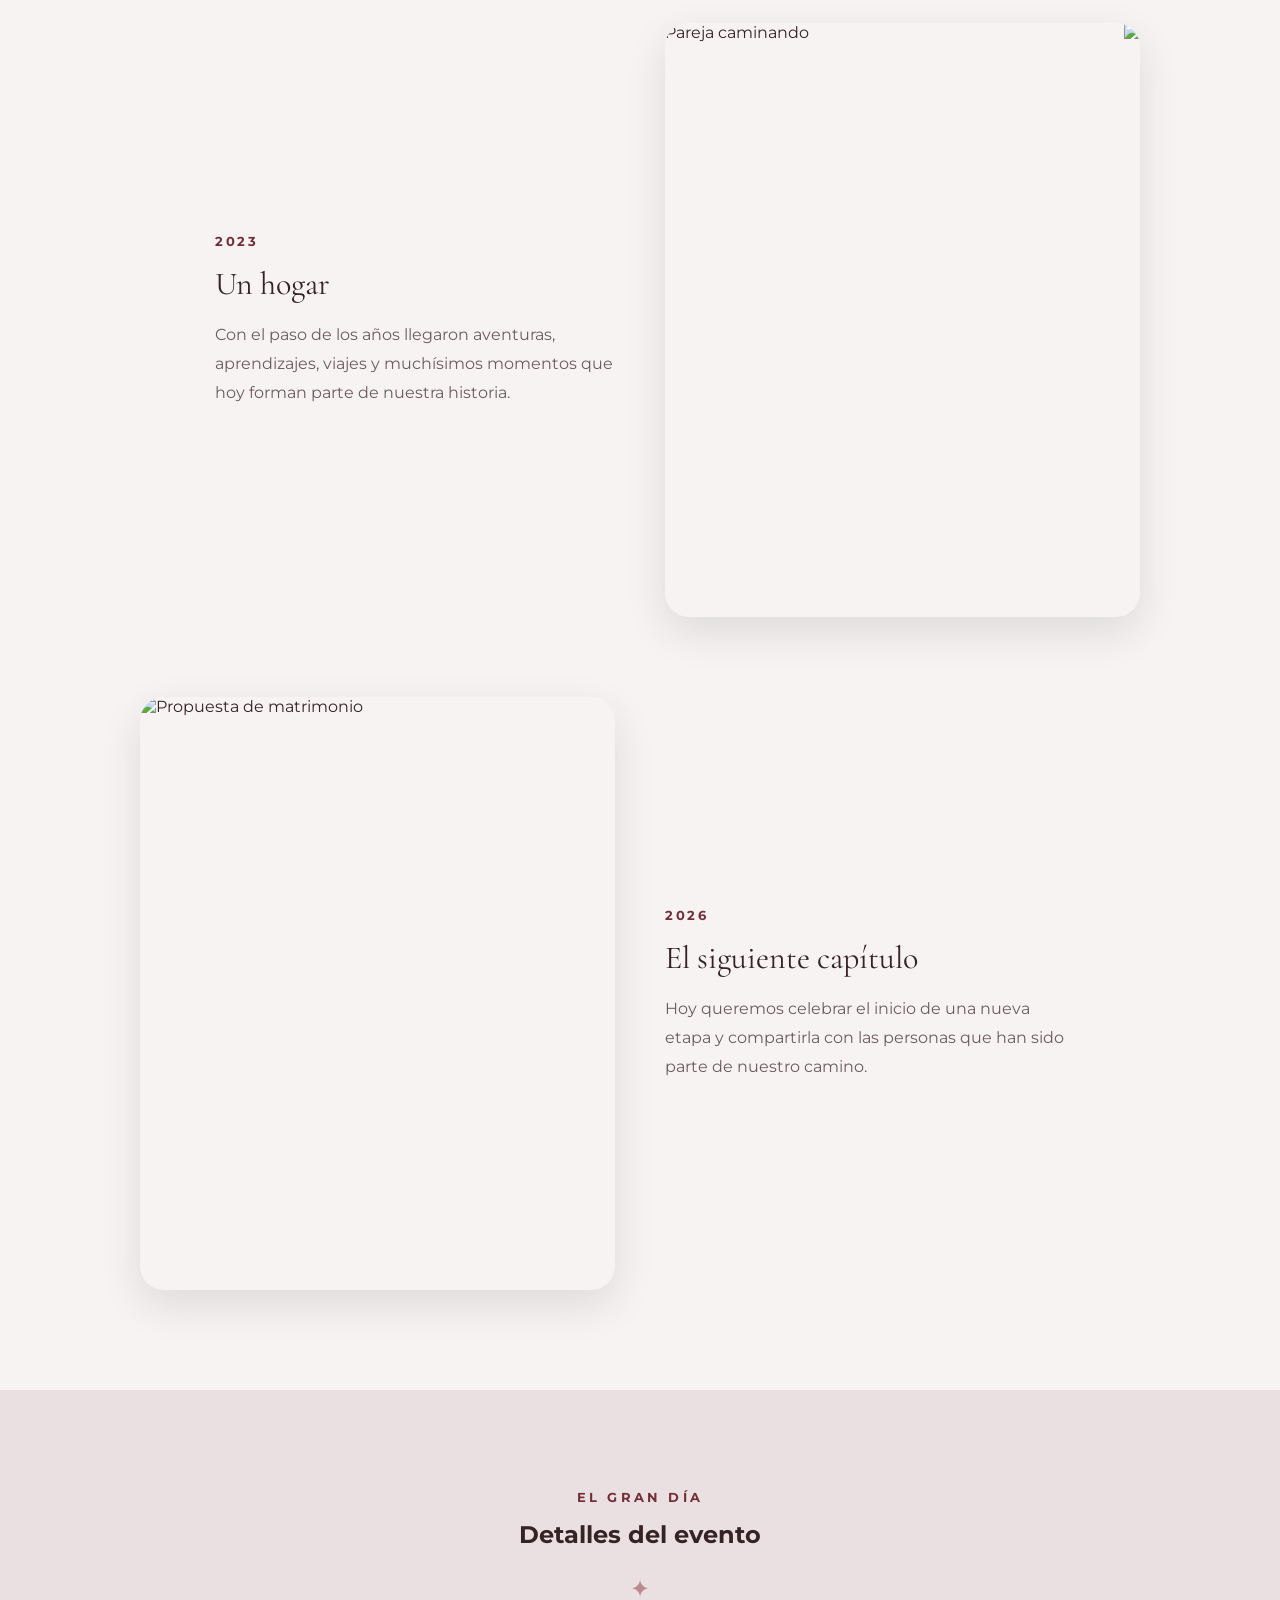
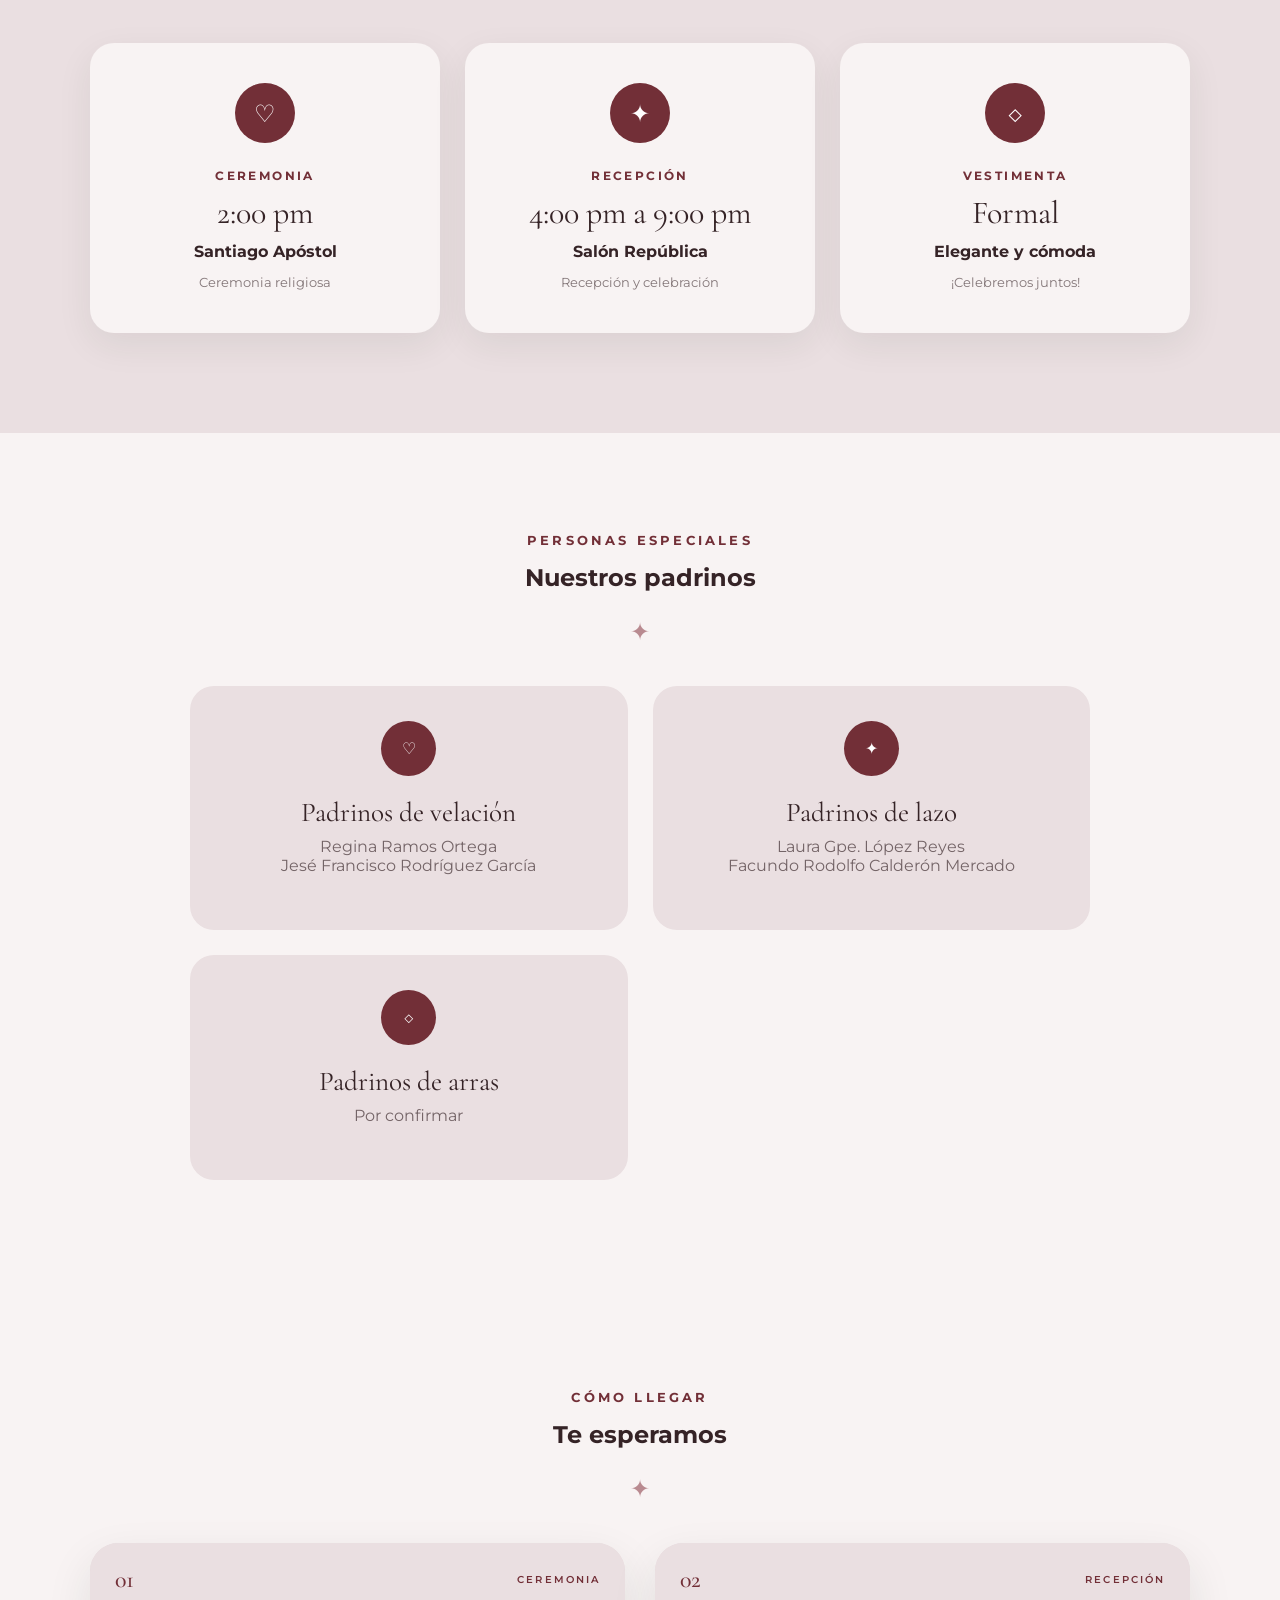
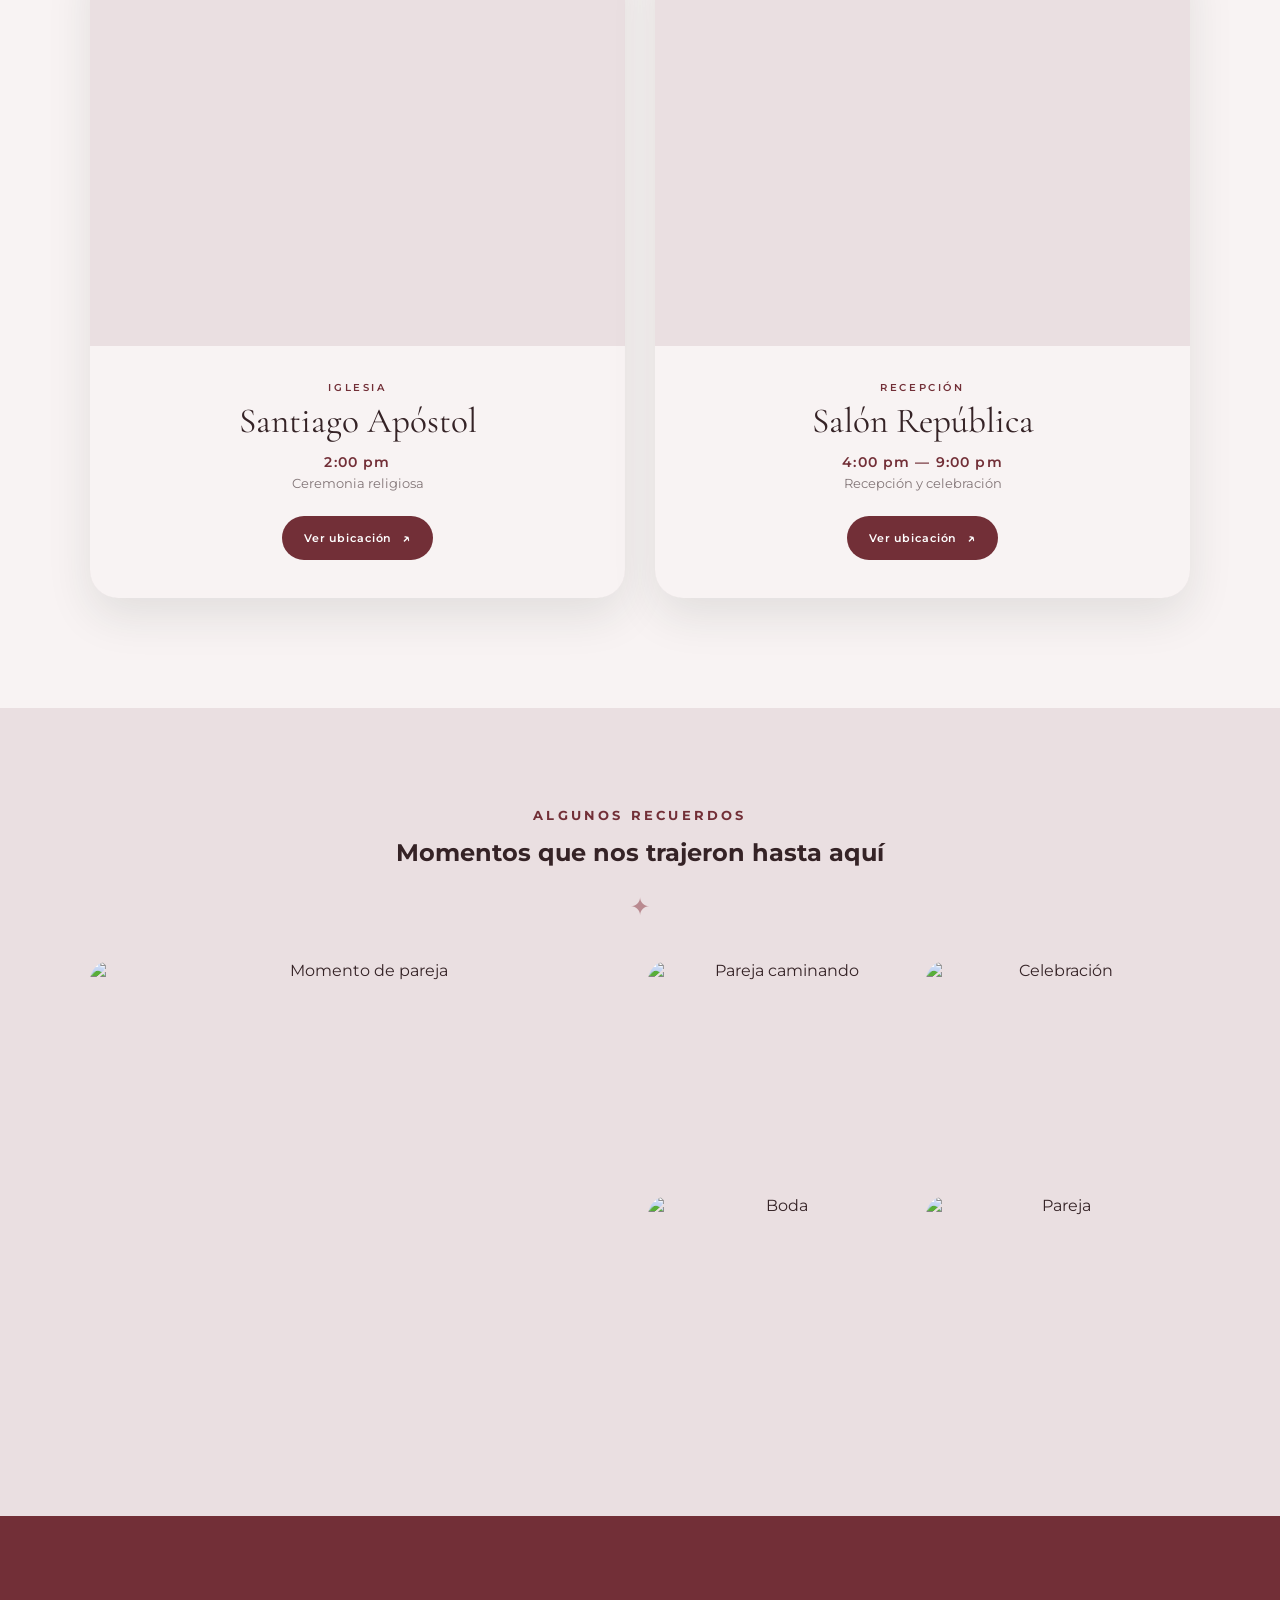
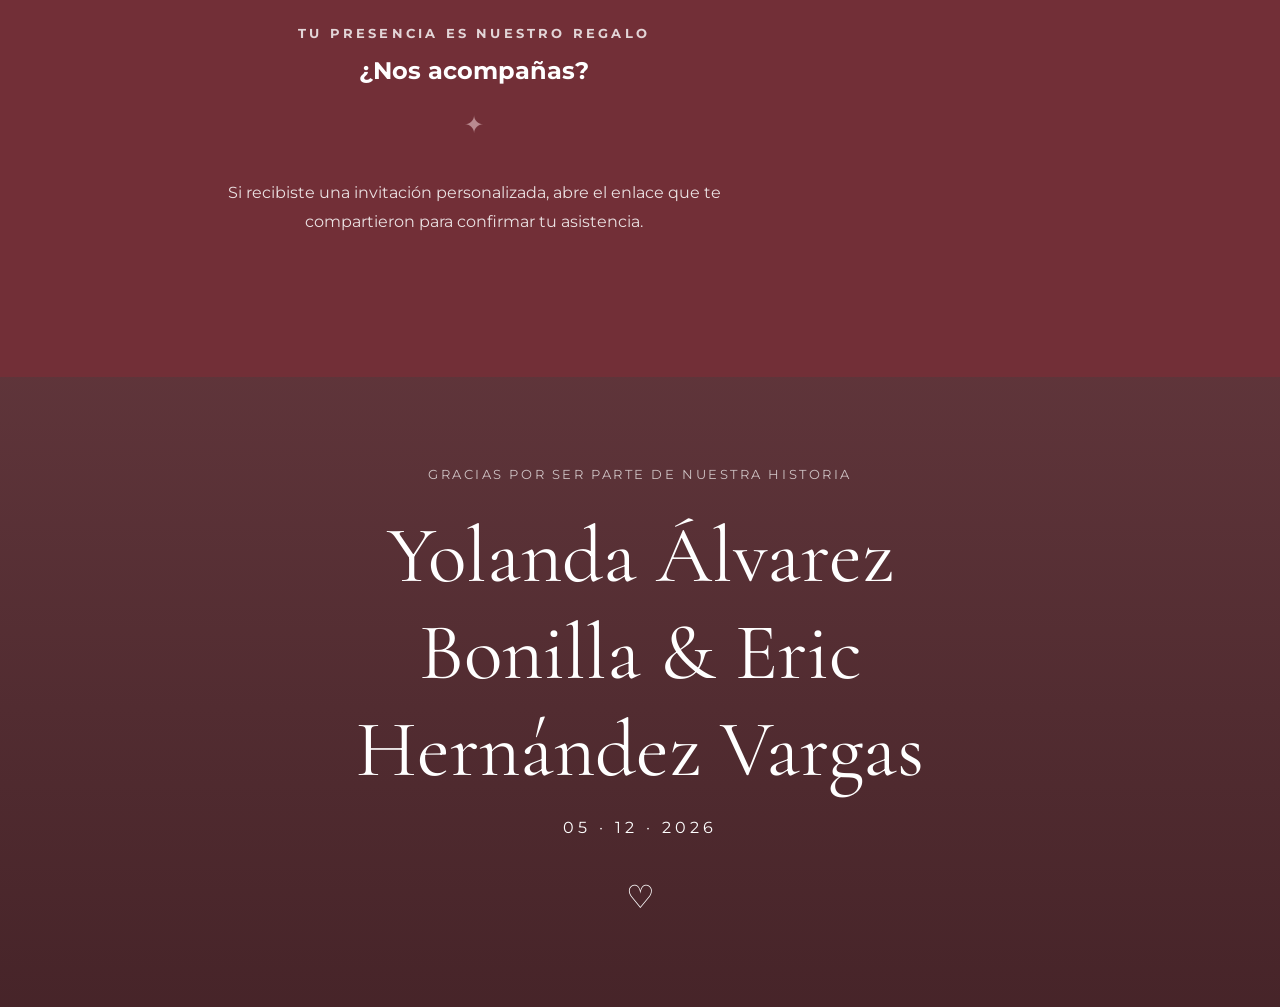
==== commit 31531279: "Integra confirmacion de asistencia con API" ====
--- a/index.html
+++ b/index.html
@@ -818,41 +818,40 @@
         <!-- =========================================
          CONFIRMACIÓN
          ========================================= -->
-
-        <section id="confirmacion" class="rsvp-section reveal">
-
-            <div class="section-content">
-
-                <p class="section-label">
-                    Tu presencia es nuestro regalo
-                </p>
-
-                <h2>
-                    ¿Nos acompañas?
-                </h2>
-
-                <div class="divider">
-                    ✦
-                </div>
-
-                <p class="rsvp-message">
-                    Queremos compartir este día contigo.
-                    Por favor confirma tu asistencia.
-                </p>
-
-                <a href="https://wa.me/527891004515?text=Hola%2C%20quiero%20confirmar%20mi%20asistencia%20a%20la%20boda%20de%20Eric%20y%20Yolanda.%20%C2%A1Muchas%20gracias%21"
-                   target="_blank"
-                   rel="noopener noreferrer"
-                   class="rsvp-button">
-
-                    Confirmar asistencia
-
-                </a>
-
-            </div>
-
-        </section>
-
+<section id="confirmacion" class="rsvp-section reveal">
+
+    <div class="section-content">
+
+        <p class="section-label">
+            Tu presencia es nuestro regalo
+        </p>
+
+        <h2>
+            ¿Nos acompañas?
+        </h2>
+
+        <div class="divider">
+            ✦
+        </div>
+
+        <p class="rsvp-message" id="rsvp-message">
+            Queremos compartir este día contigo.
+            Por favor confirma tu asistencia.
+        </p>
+
+        <div id="rsvp-loading" hidden>
+            Consultando tu invitación...
+        </div>
+
+        <div id="rsvp-error" role="alert" hidden></div>
+
+        <div id="rsvp-invitados" hidden></div>
+
+        <p id="rsvp-status" role="status" aria-live="polite"></p>
+
+    </div>
+
+</section>
 
         <!-- =========================================
          CIERRE
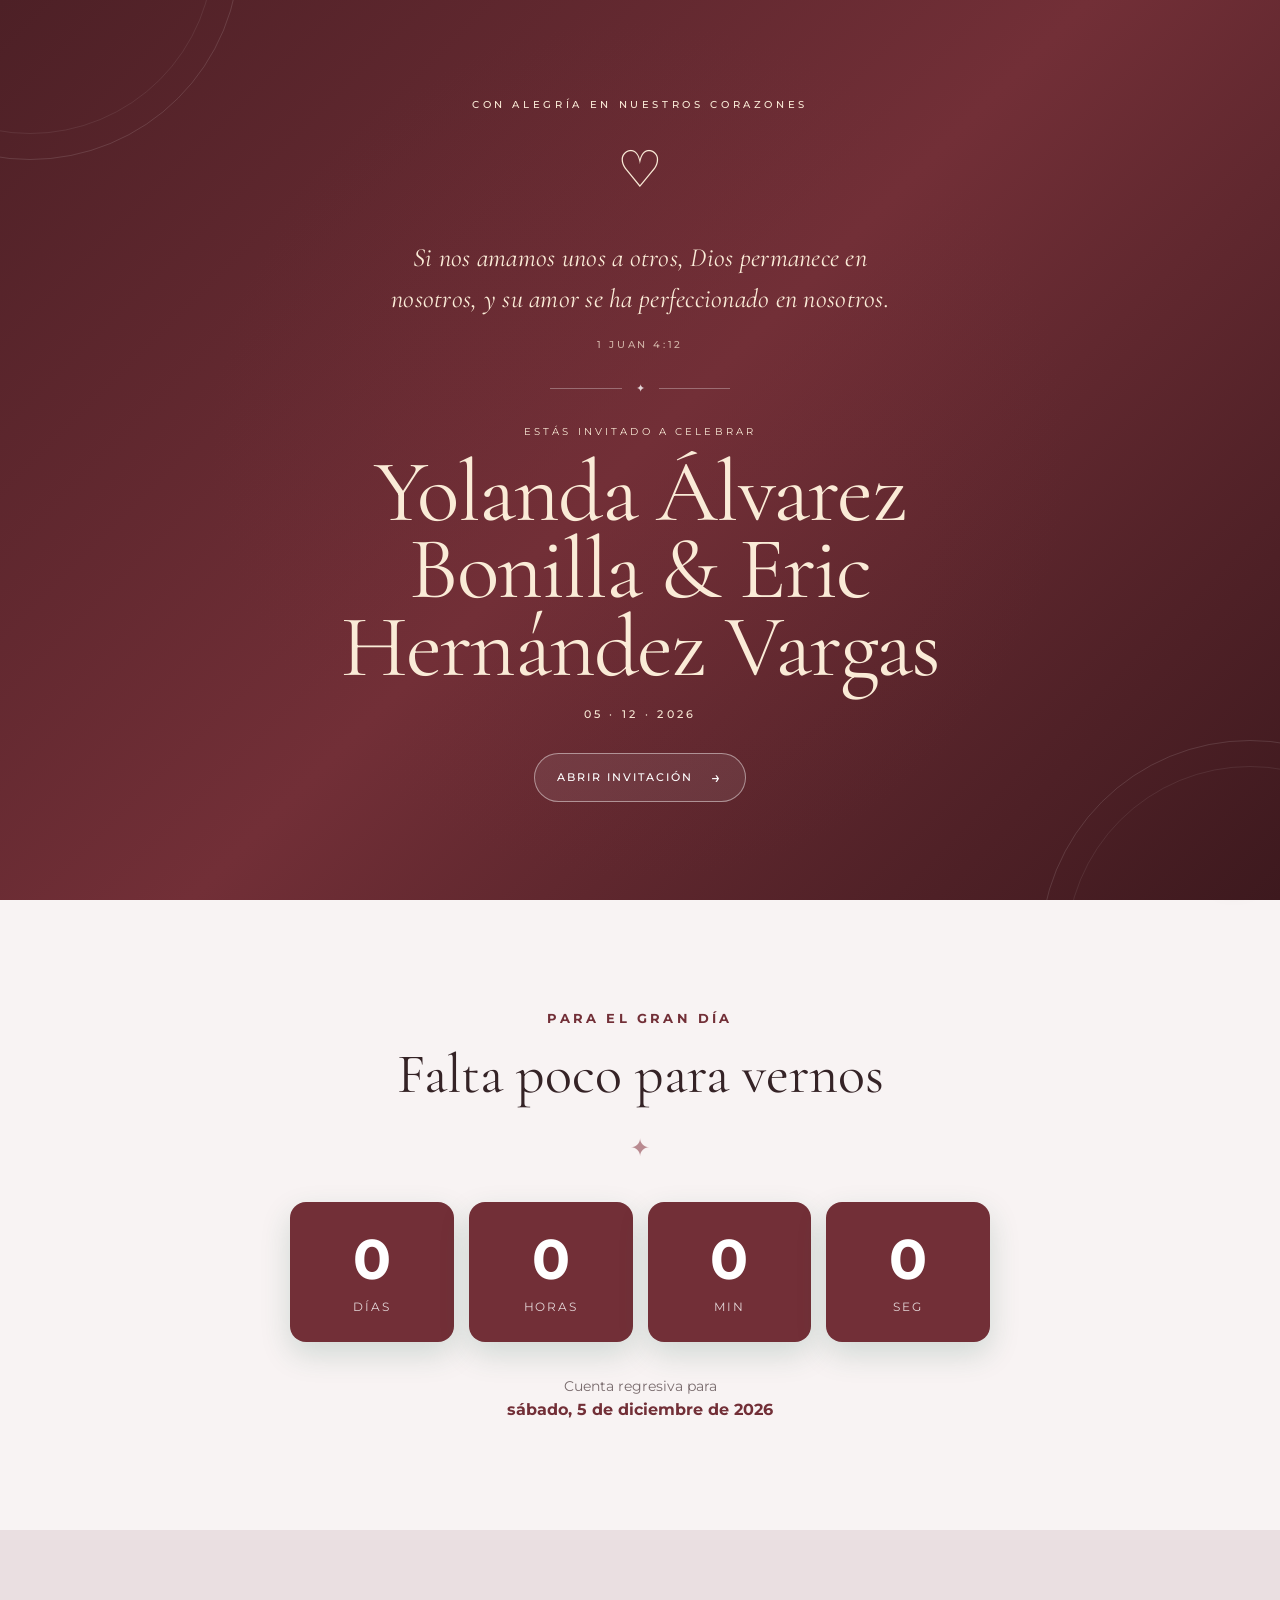
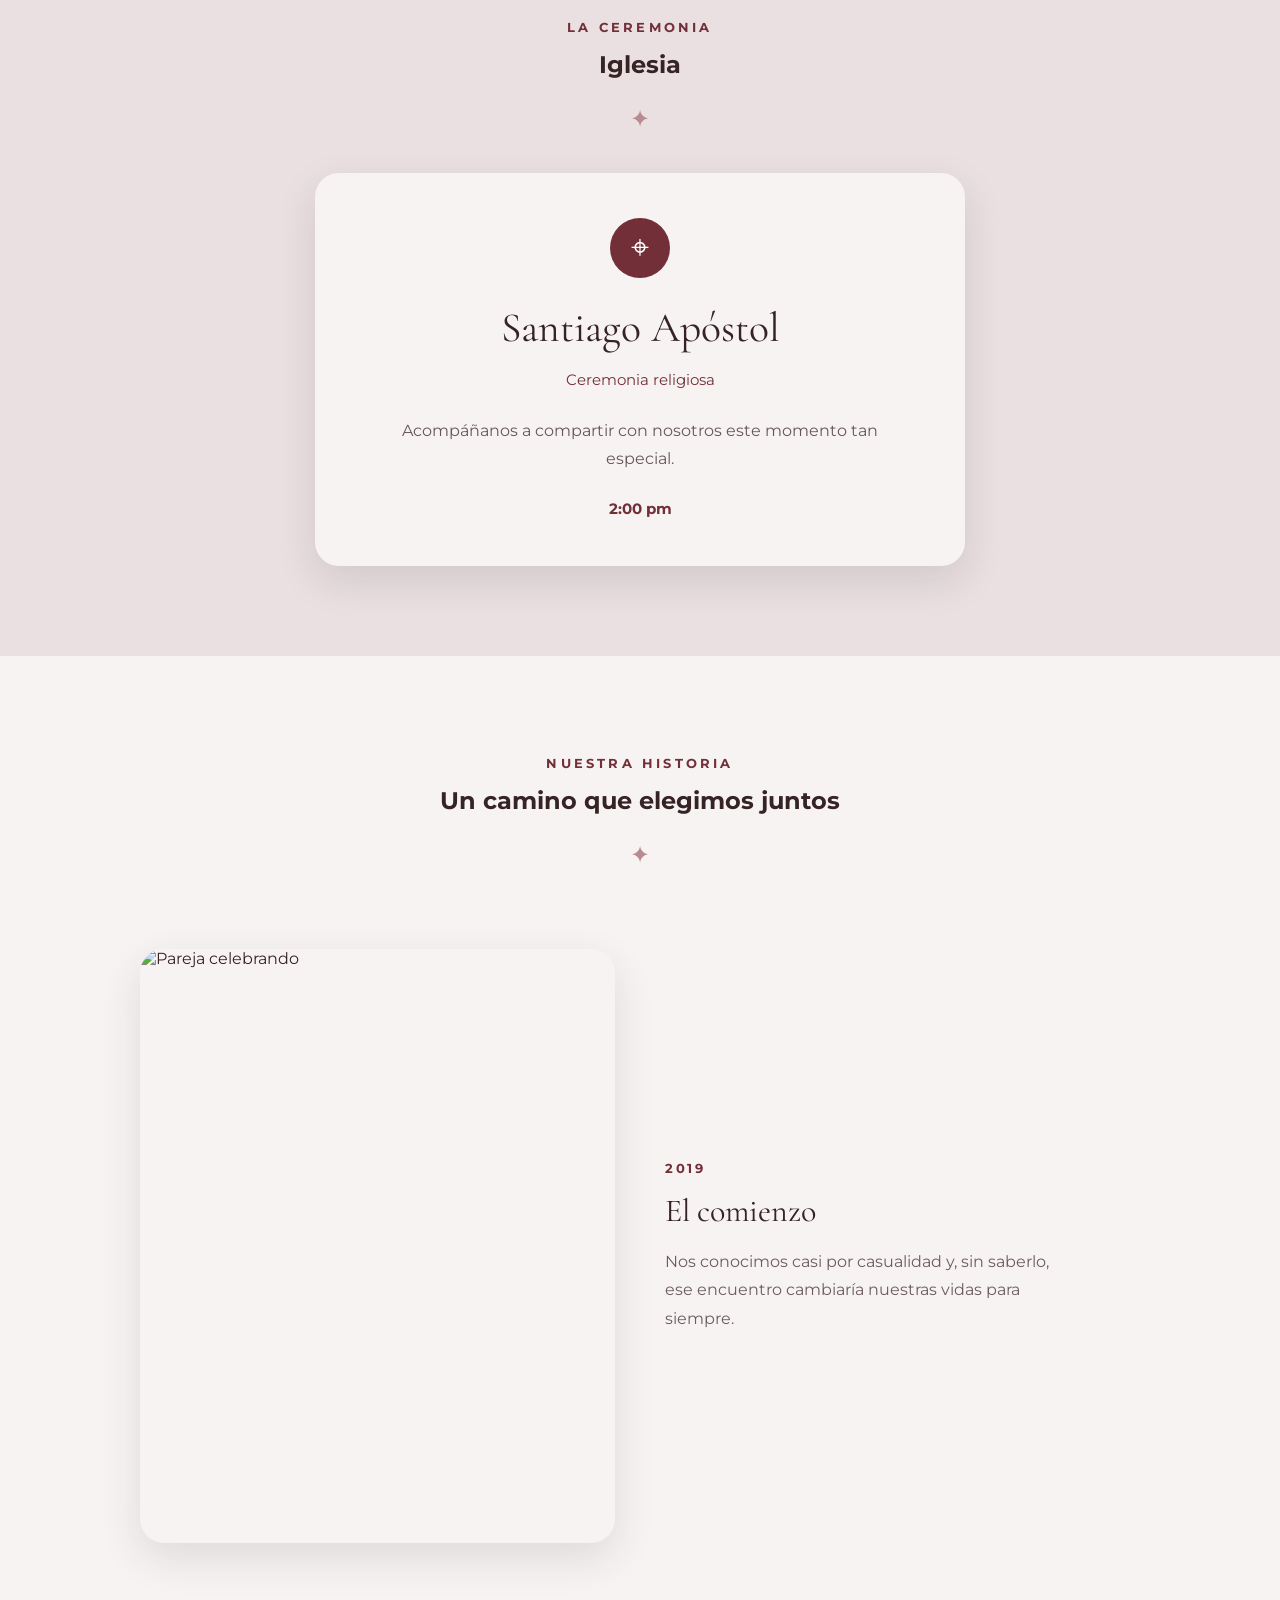
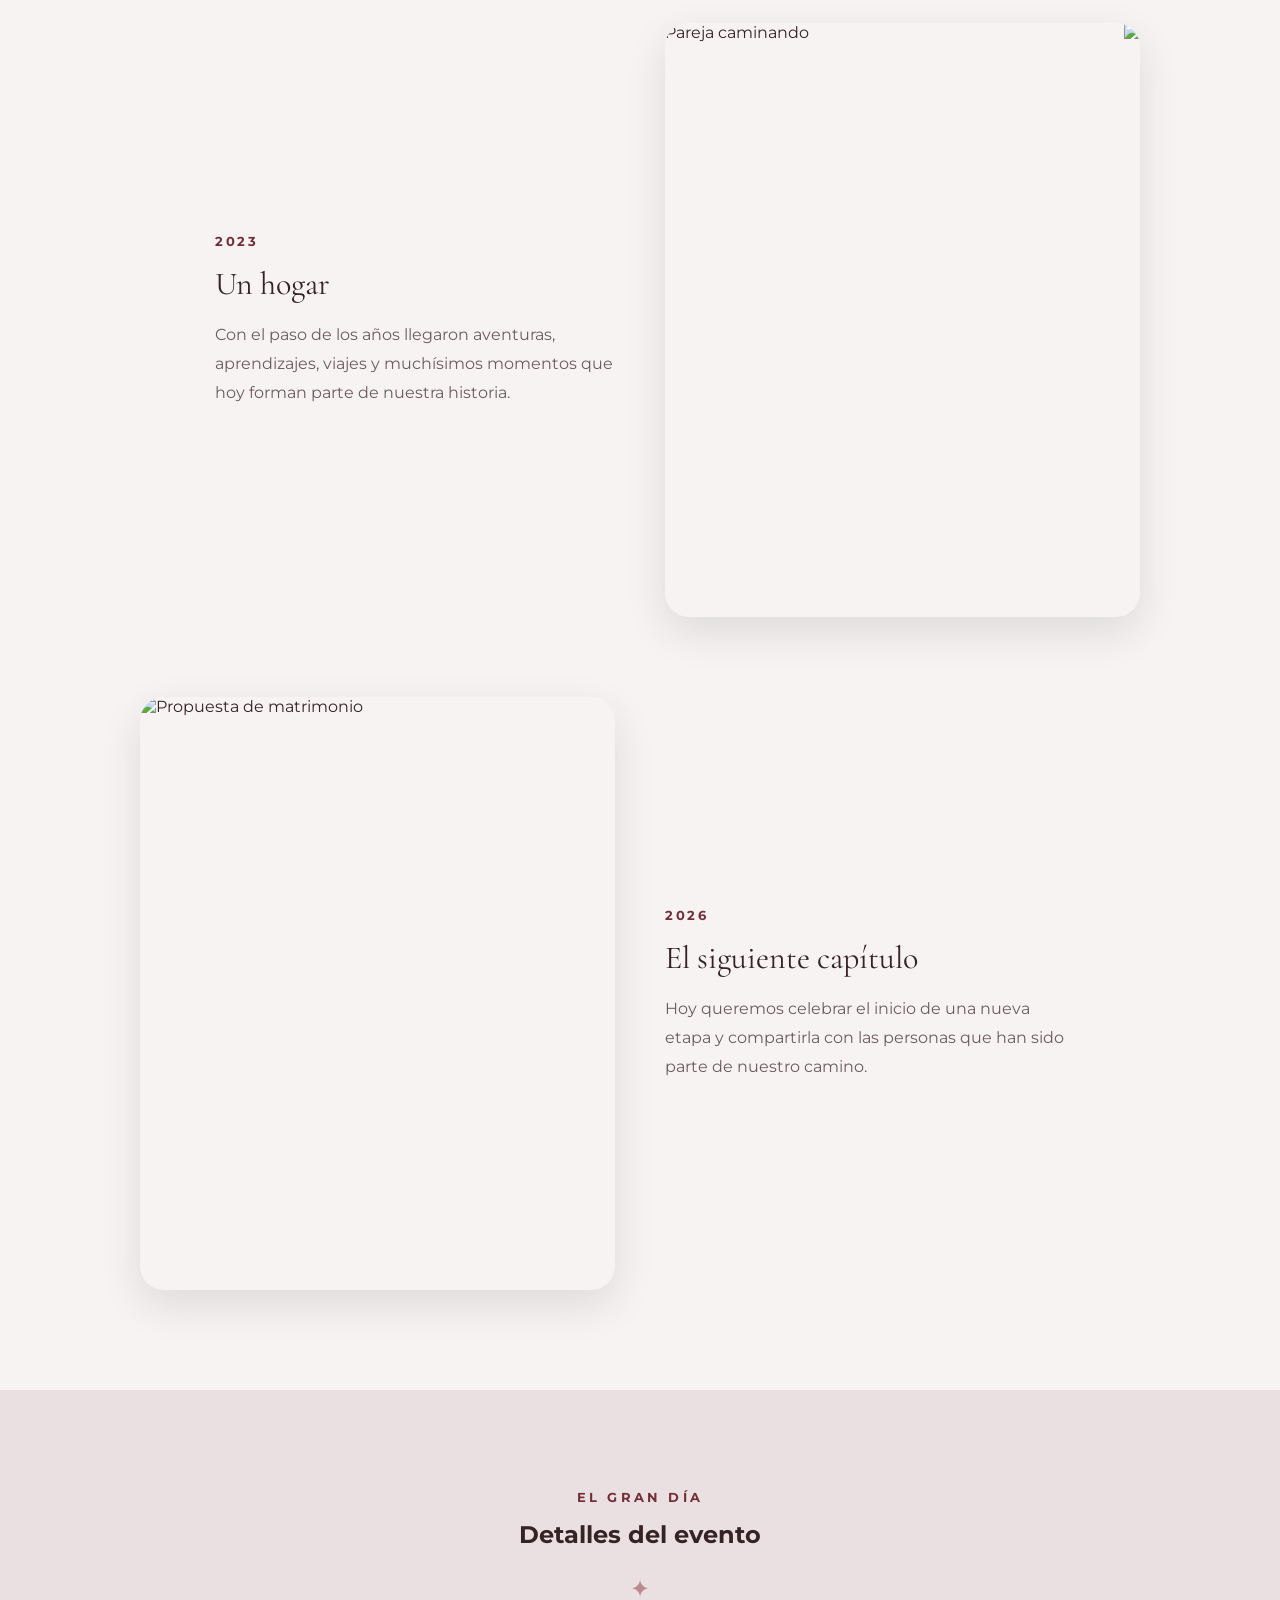
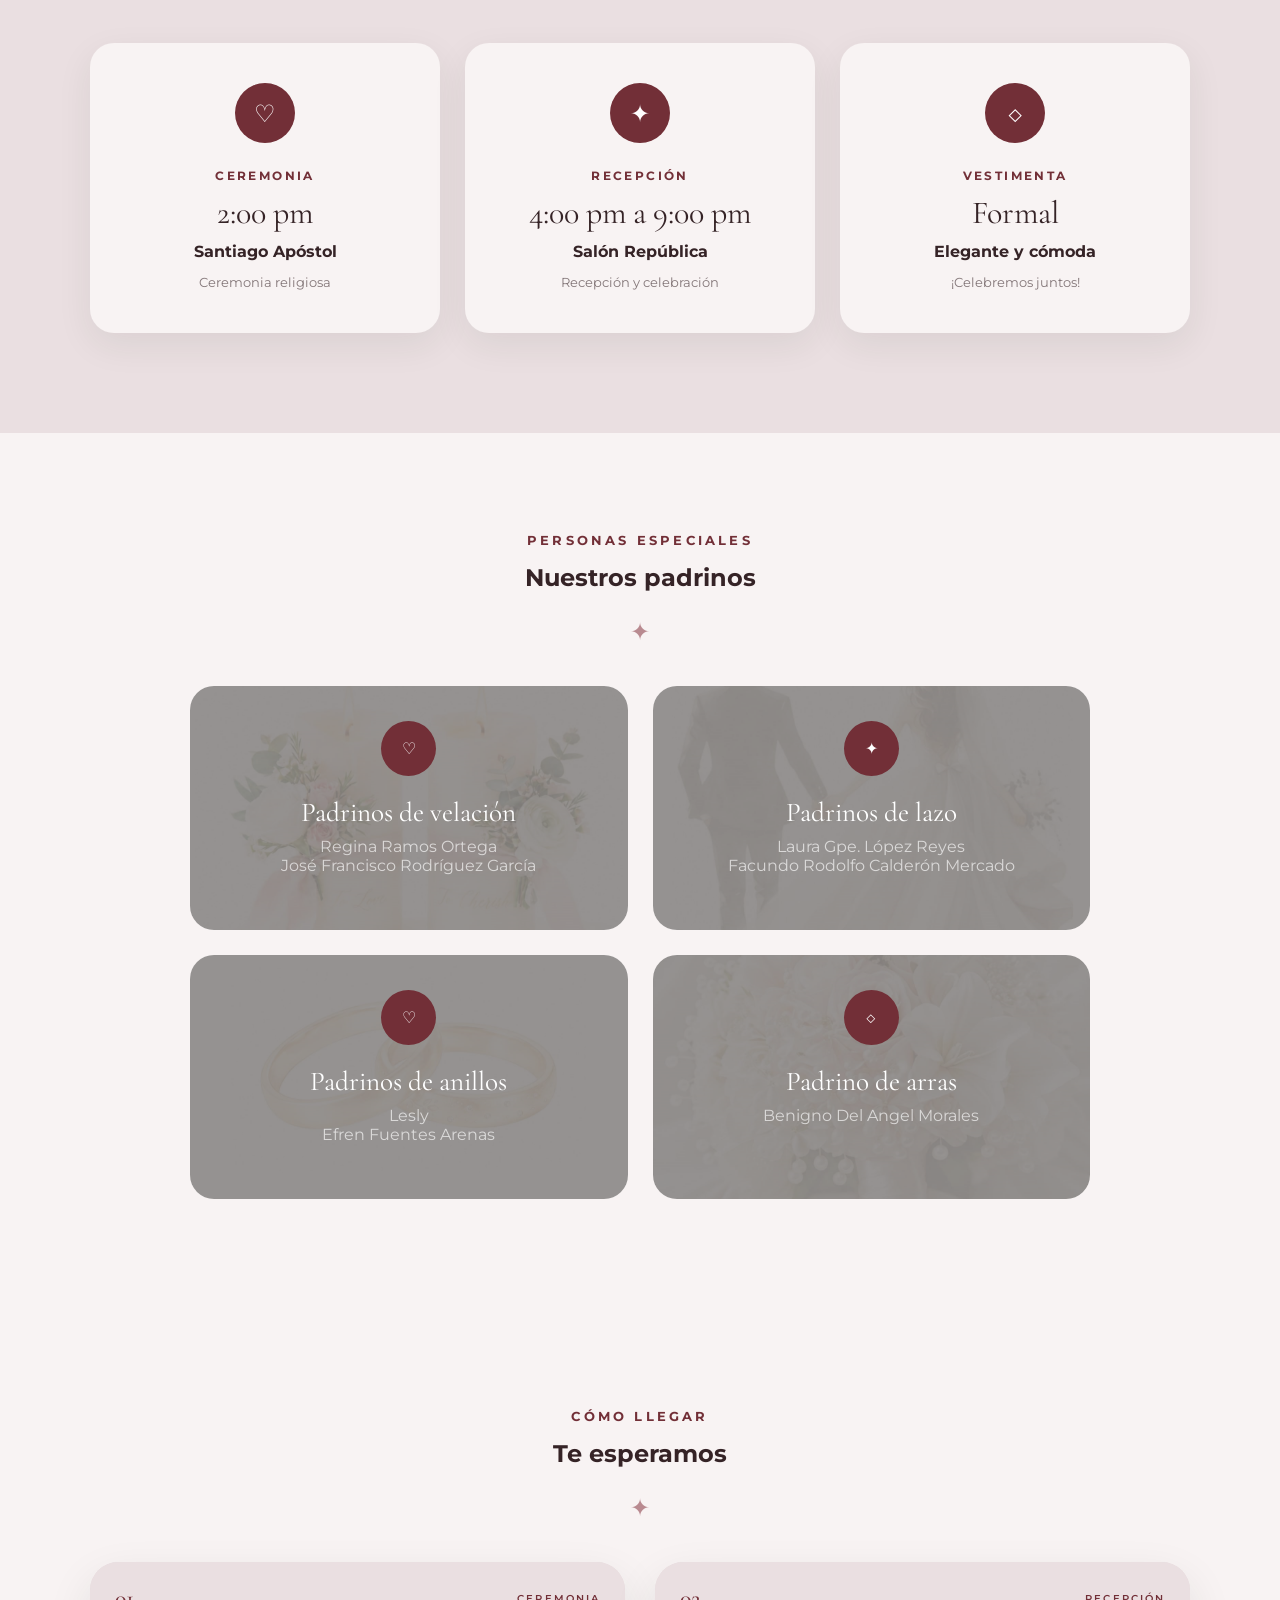
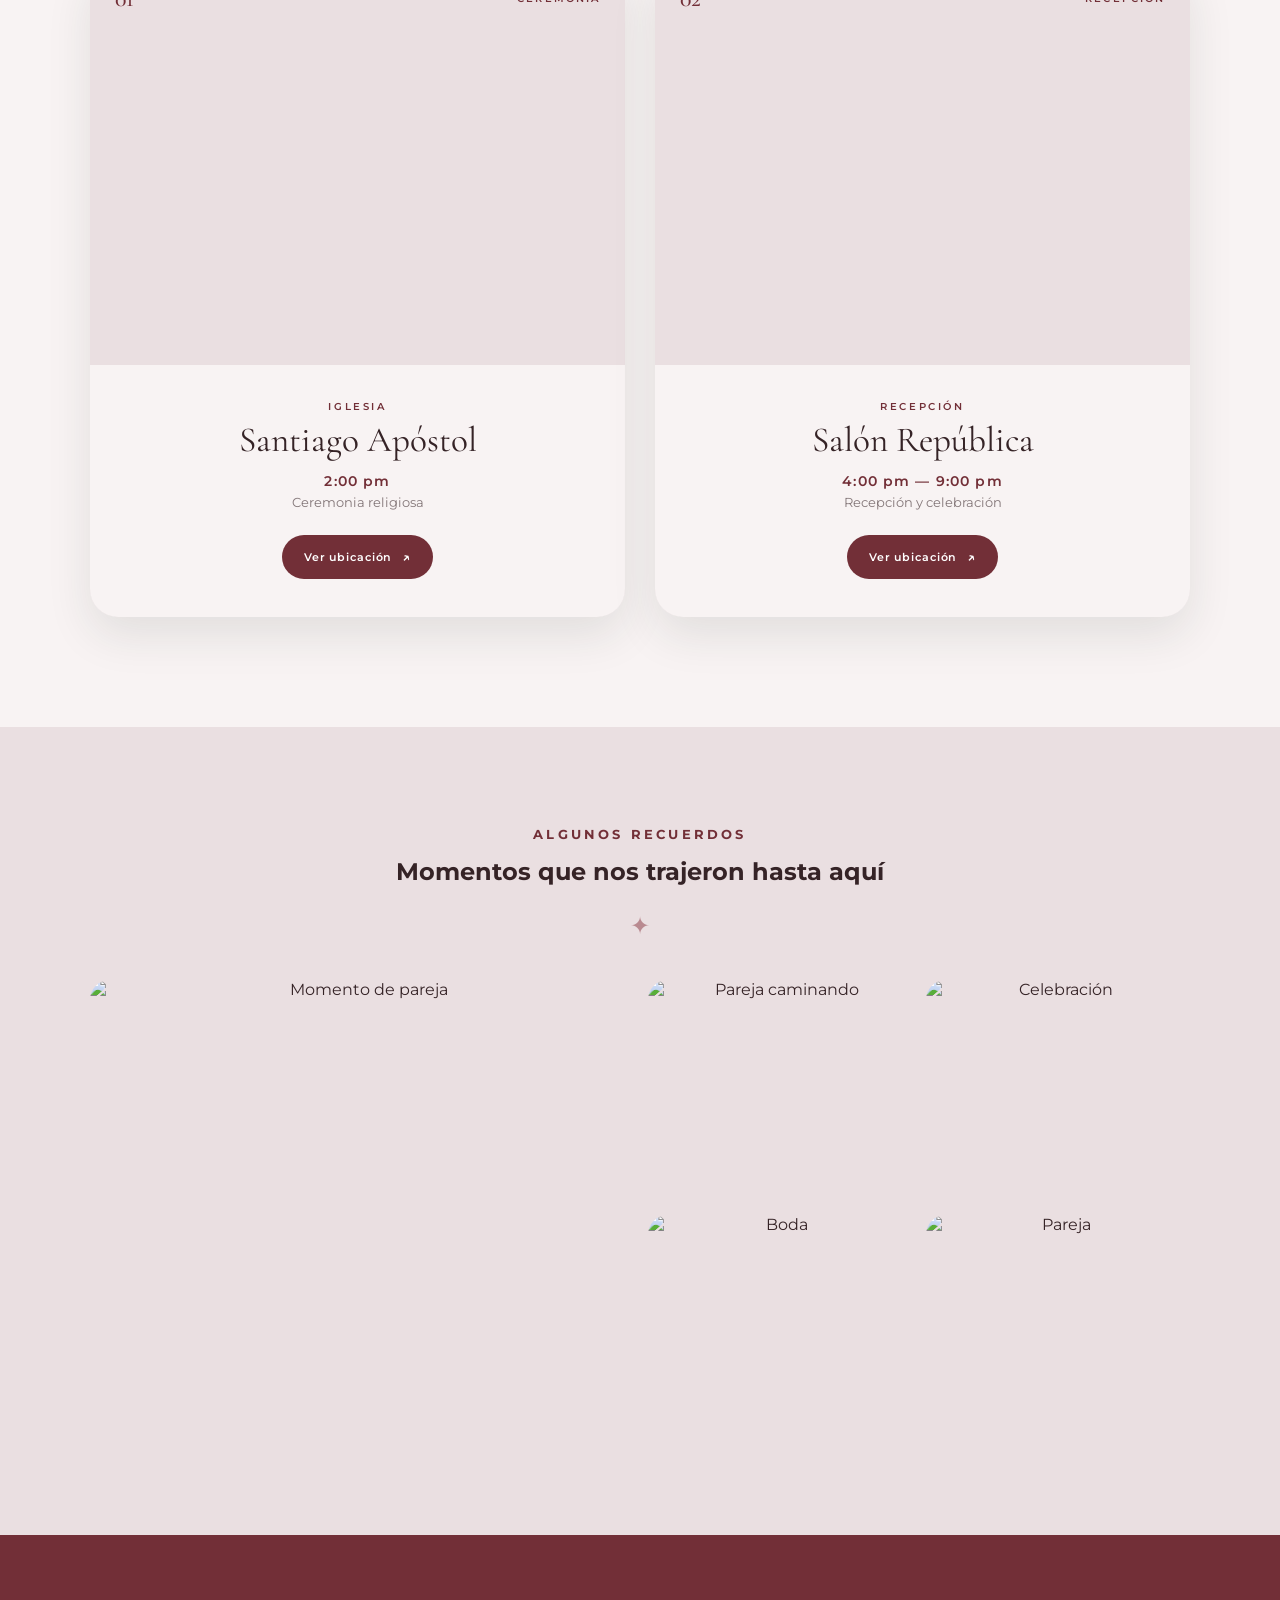
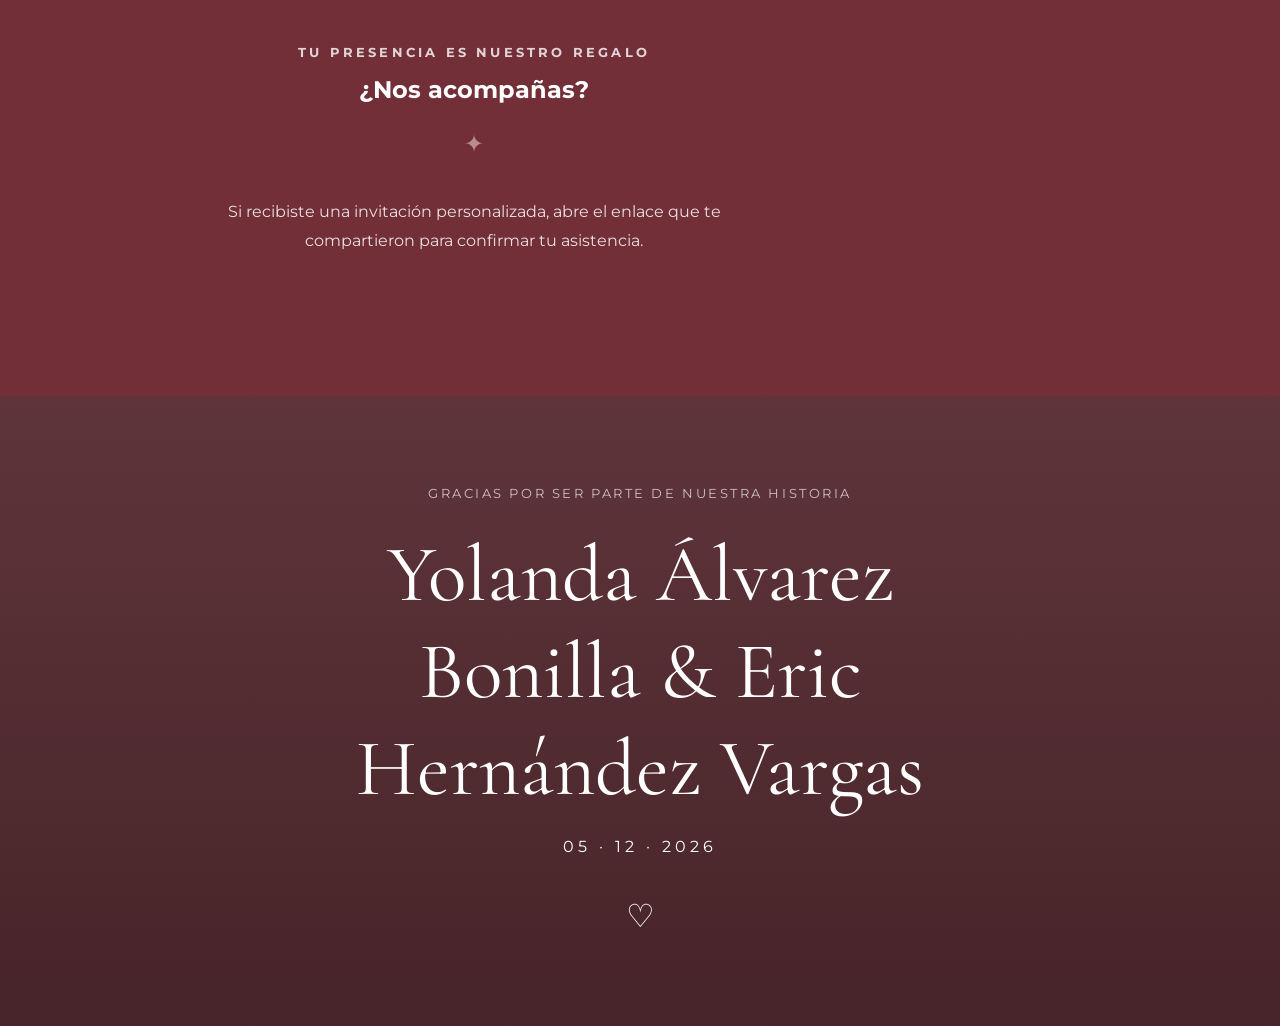
==== commit 0c2d3288: "cambiar nombre de padrinos" ====
--- a/index.html
+++ b/index.html
@@ -118,8 +118,8 @@
     <main>
 
         <!-- =========================================
-         PORTADA
-         ========================================= -->
+     PORTADA
+     ========================================= -->
 
         <section class="hero">
 
@@ -158,8 +158,8 @@
 
 
         <!-- =========================================
-         CUENTA REGRESIVA
-         ========================================= -->
+     CUENTA REGRESIVA
+     ========================================= -->
 
         <section id="countdown" class="countdown-section reveal">
 
@@ -215,8 +215,8 @@
 
 
         <!-- =========================================
-         CEREMONIA
-         ========================================= -->
+     CEREMONIA
+     ========================================= -->
 
         <section id="lugar" class="venue-section reveal">
 
@@ -267,8 +267,8 @@
 
 
         <!-- =========================================
-         NUESTRA HISTORIA
-         ========================================= -->
+     NUESTRA HISTORIA
+     ========================================= -->
 
         <section id="historia" class="story-section reveal">
 
@@ -390,8 +390,8 @@
 
 
         <!-- =========================================
-         DETALLES DEL EVENTO
-         ========================================= -->
+     DETALLES DEL EVENTO
+     ========================================= -->
 
         <section id="evento" class="event-section reveal">
 
@@ -501,8 +501,8 @@
 
 
         <!-- =========================================
-         PADRINOS
-         ========================================= -->
+     PADRINOS
+     ========================================= -->
 
         <section id="padrinos" class="gifts-section reveal">
 
@@ -524,7 +524,7 @@
 
                     <!-- PADRINOS DE VELACIÓN -->
 
-                    <div class="gift-card">
+                    <div class="gift-card gift-card-velacion">
 
                         <div class="gift-icon">
                             ♡
@@ -536,7 +536,7 @@
 
                         <p>
                             Regina Ramos Ortega<br>
-                            Jesé Francisco Rodríguez García
+                            José Francisco Rodríguez García
                         </p>
 
                     </div>
@@ -544,7 +544,7 @@
 
                     <!-- PADRINOS DE LAZO -->
 
-                    <div class="gift-card">
+                    <div class="gift-card gift-card-lazo">
 
                         <div class="gift-icon">
                             ✦
@@ -562,20 +562,40 @@
                     </div>
 
 
+                    <!-- PADRINOS DE ANILLOS -->
+
+                    <div class="gift-card gift-card-anillos">
+
+                        <div class="gift-icon">
+                            ♡
+                        </div>
+
+                        <h3>
+                            Padrinos de anillos
+                        </h3>
+
+                        <p>
+                            Lesly<br>
+                            Efren Fuentes Arenas
+                        </p>
+
+                    </div>
+
+
                     <!-- PADRINOS DE ARRAS -->
 
-                    <div class="gift-card">
+                    <div class="gift-card gift-card-arras">
 
                         <div class="gift-icon">
                             ◇
                         </div>
 
                         <h3>
-                            Padrinos de arras
+                            Padrino de arras
                         </h3>
 
                         <p id="padrinos-arras">
-                            Por confirmar
+                            Benigno Del Angel Morales
                         </p>
 
                     </div>
@@ -586,9 +606,10 @@
 
         </section>
 
+
         <!-- =========================================
-        UBICACIONES
-        ========================================= -->
+    UBICACIONES
+    ========================================= -->
 
         <section id="ubicacion" class="locations-section reveal">
 
@@ -611,8 +632,8 @@
 
 
                     <!-- =================================
-                     IGLESIA
-                     ================================= -->
+                 IGLESIA
+                 ================================= -->
 
                     <article class="location-card">
 
@@ -677,8 +698,8 @@
 
 
                     <!-- =================================
-                     SALÓN
-                     ================================= -->
+                 SALÓN
+                 ================================= -->
 
                     <article class="location-card">
 
@@ -748,8 +769,8 @@
         </section>
 
         <!-- =========================================
-         GALERÍA
-         ========================================= -->
+     GALERÍA
+     ========================================= -->
 
         <section id="galeria" class="gallery-section reveal">
 
@@ -816,46 +837,46 @@
 
 
         <!-- =========================================
-         CONFIRMACIÓN
-         ========================================= -->
-<section id="confirmacion" class="rsvp-section reveal">
-
-    <div class="section-content">
-
-        <p class="section-label">
-            Tu presencia es nuestro regalo
-        </p>
-
-        <h2>
-            ¿Nos acompañas?
-        </h2>
-
-        <div class="divider">
-            ✦
-        </div>
-
-        <p class="rsvp-message" id="rsvp-message">
-            Queremos compartir este día contigo.
-            Por favor confirma tu asistencia.
-        </p>
-
-        <div id="rsvp-loading" hidden>
-            Consultando tu invitación...
-        </div>
-
-        <div id="rsvp-error" role="alert" hidden></div>
-
-        <div id="rsvp-invitados" hidden></div>
-
-        <p id="rsvp-status" role="status" aria-live="polite"></p>
-
-    </div>
-
-</section>
+     CONFIRMACIÓN
+     ========================================= -->
+        <section id="confirmacion" class="rsvp-section reveal">
+
+            <div class="section-content">
+
+                <p class="section-label">
+                    Tu presencia es nuestro regalo
+                </p>
+
+                <h2>
+                    ¿Nos acompañas?
+                </h2>
+
+                <div class="divider">
+                    ✦
+                </div>
+
+                <p class="rsvp-message" id="rsvp-message">
+                    Queremos compartir este día contigo.
+                    Por favor confirma tu asistencia.
+                </p>
+
+                <div id="rsvp-loading" hidden>
+                    Consultando tu invitación...
+                </div>
+
+                <div id="rsvp-error" role="alert" hidden></div>
+
+                <div id="rsvp-invitados" hidden></div>
+
+                <p id="rsvp-status" role="status" aria-live="polite"></p>
+
+            </div>
+
+        </section>
 
         <!-- =========================================
-         CIERRE
-         ========================================= -->
+     CIERRE
+     ========================================= -->
 
         <section class="closing-section">
 
--- a/css/styles.css
+++ b/css/styles.css
@@ -1154,6 +1154,7 @@
 
 .opening-label {
     margin-bottom: 28px;
+    color:antiquewhite;
     font-size: 0.65rem;
     font-weight: 500;
     letter-spacing: 0.35em;
@@ -1171,6 +1172,7 @@
     margin-bottom: 28px;
     font-family: var(--script-font);
     font-size: 3.2rem;
+    color: antiquewhite;
     font-weight: normal;
     opacity: 0;
     animation: simboloEntrada 1.2s ease 0.5s forwards;
@@ -1184,6 +1186,7 @@
 .opening-verse {
     max-width: 520px;
     margin: 0 auto;
+    color: antiquewhite;
     font-family: var(--heading-font);
     opacity: 0;
     animation: aparecerTexto 1.2s ease 0.7s forwards;
@@ -1247,6 +1250,7 @@
    ========================================= */
 
 .opening-invitation {
+    color: antiquewhite;
     margin-bottom: 16px;
     font-size: 0.65rem;
     letter-spacing: 0.3em;
@@ -1261,6 +1265,7 @@
    ========================================= */
 
 .opening-content h1 {
+    color: antiquewhite;
     margin-bottom: 20px;
     font-family: var(--heading-font);
     font-size: clamp( 3rem, 9vw, 5.5rem );
@@ -1287,6 +1292,7 @@
    ========================================= */
 
 .opening-date {
+    color: antiquewhite;
     margin-bottom: 32px;
     font-family: var(--body-font);
     font-size: 0.68rem;
@@ -1817,4 +1823,61 @@
 
     .music-toggle.paused {
         opacity: 0.65;
-    }+    }
+
+/* =========================================
+   FONDOS DE TARJETAS DE PADRINOS
+========================================= */
+
+.gift-card {
+    position: relative;
+    overflow: hidden;
+    background-size: cover;
+    background-position: center;
+    background-repeat: no-repeat;
+    isolation: isolate;
+}
+
+    /* Capa oscura para mejorar la lectura */
+
+    .gift-card::before {
+        content: "";
+        position: absolute;
+        inset: 0;
+        background: rgba(35, 28, 25, 0.48);
+        z-index: -1;
+        transition: background 0.3s ease;
+    }
+
+/* Imágenes individuales */
+
+.gift-card-velacion {
+    background-image: url("../assets/fotos/padrinos-velacion.jpg");
+}
+
+.gift-card-lazo {
+    background-image: url("../assets/fotos/padrinos-lazo.jpg");
+}
+
+.gift-card-anillos {
+    background-image: url("../assets/fotos/padrinos-anillos.jpg");
+}
+
+.gift-card-arras {
+    background-image: url("../assets/fotos/padrinos-arras.jpg");
+}
+
+/* Texto sobre las imágenes */
+
+.gift-card h3,
+.gift-card p,
+.gift-card .gift-icon {
+    position: relative;
+    color: #fff;
+}
+
+/* Oscurecer ligeramente al pasar el cursor */
+
+.gift-card:hover::before {
+    background: rgba(35, 28, 25, 0.60);
+}
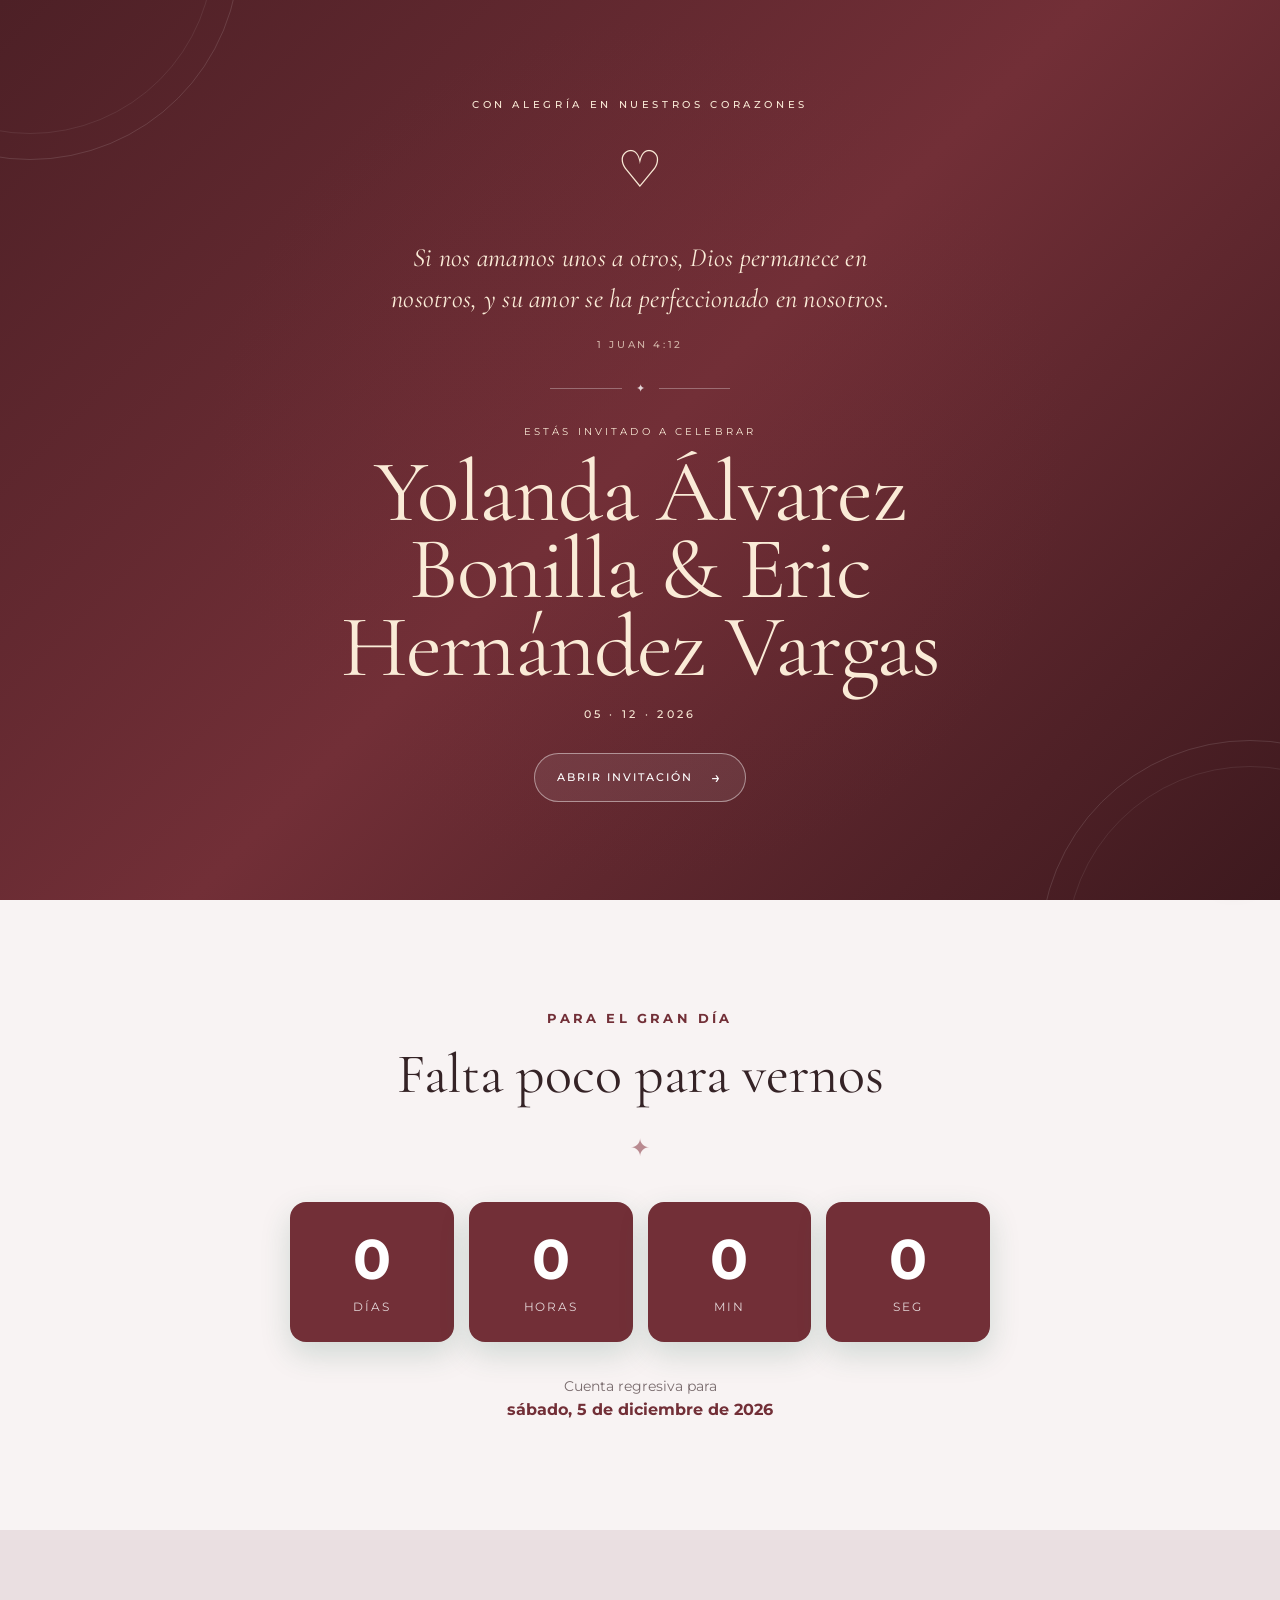
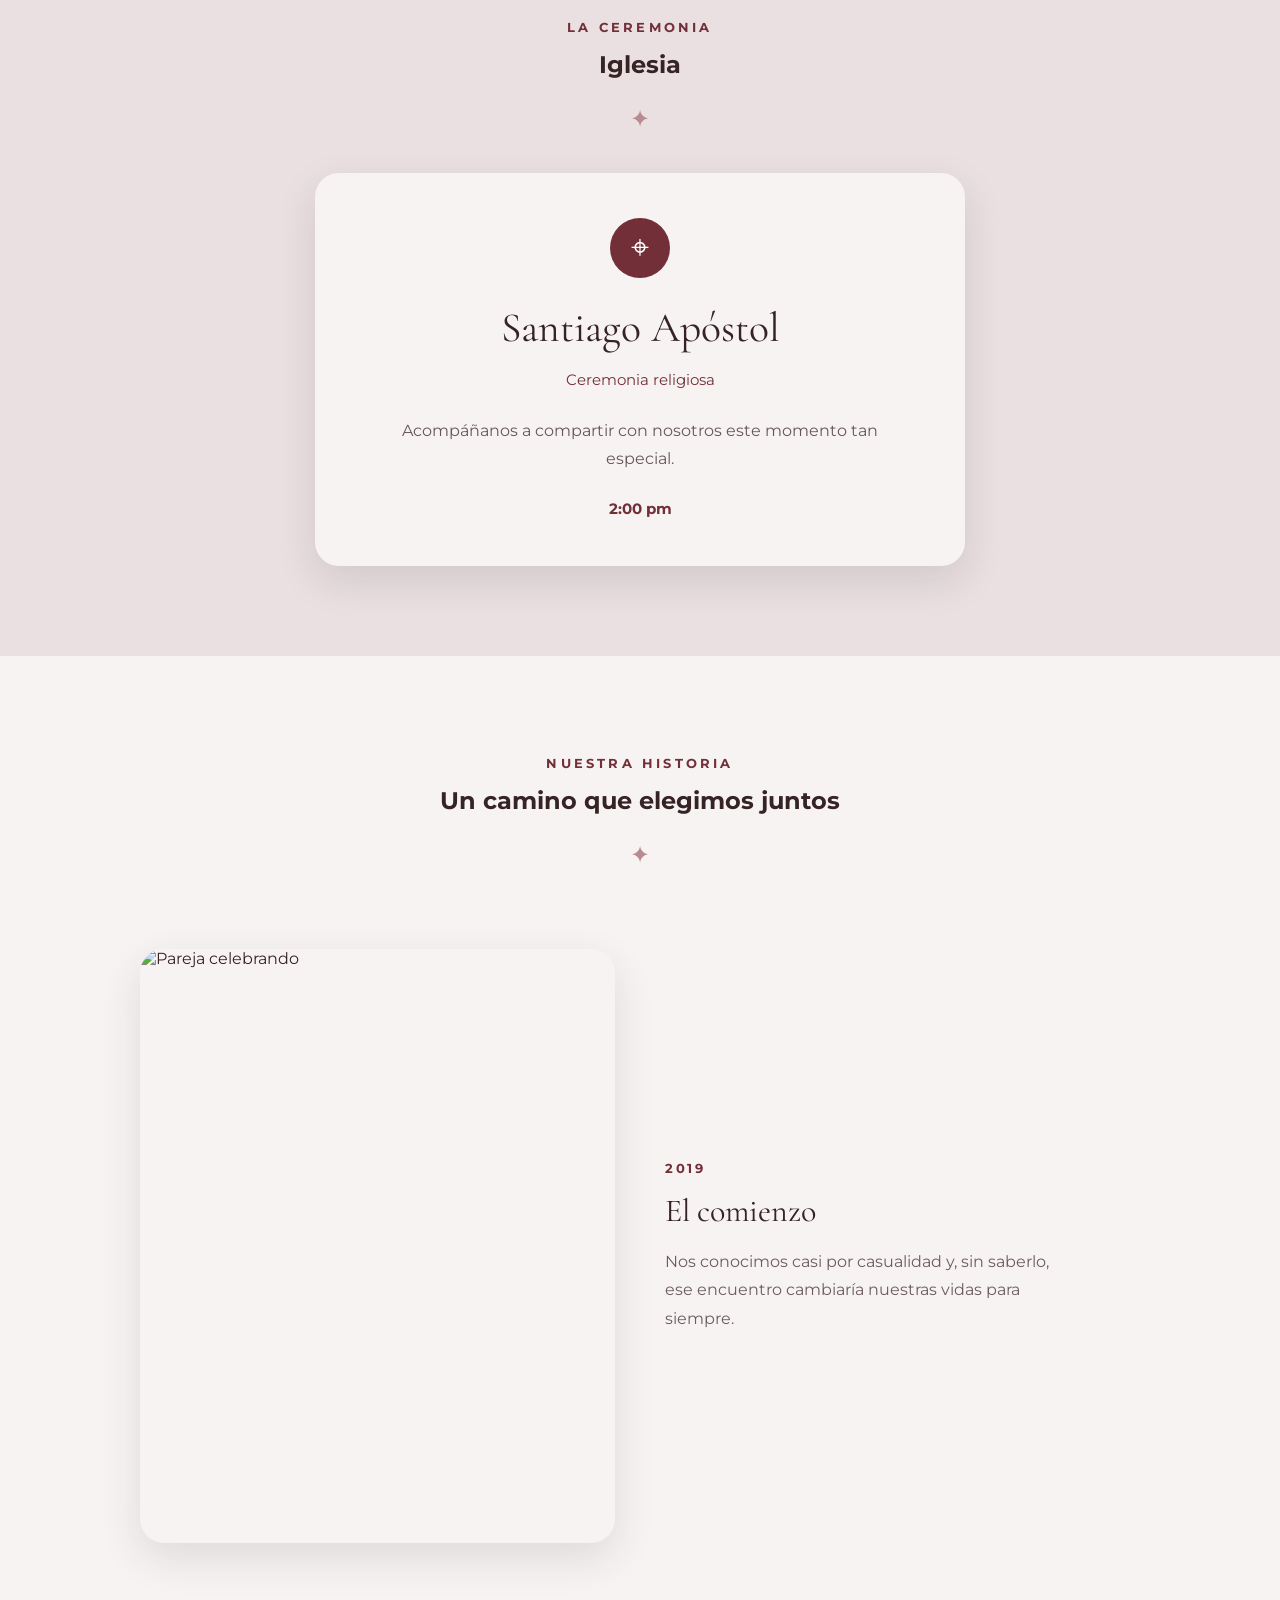
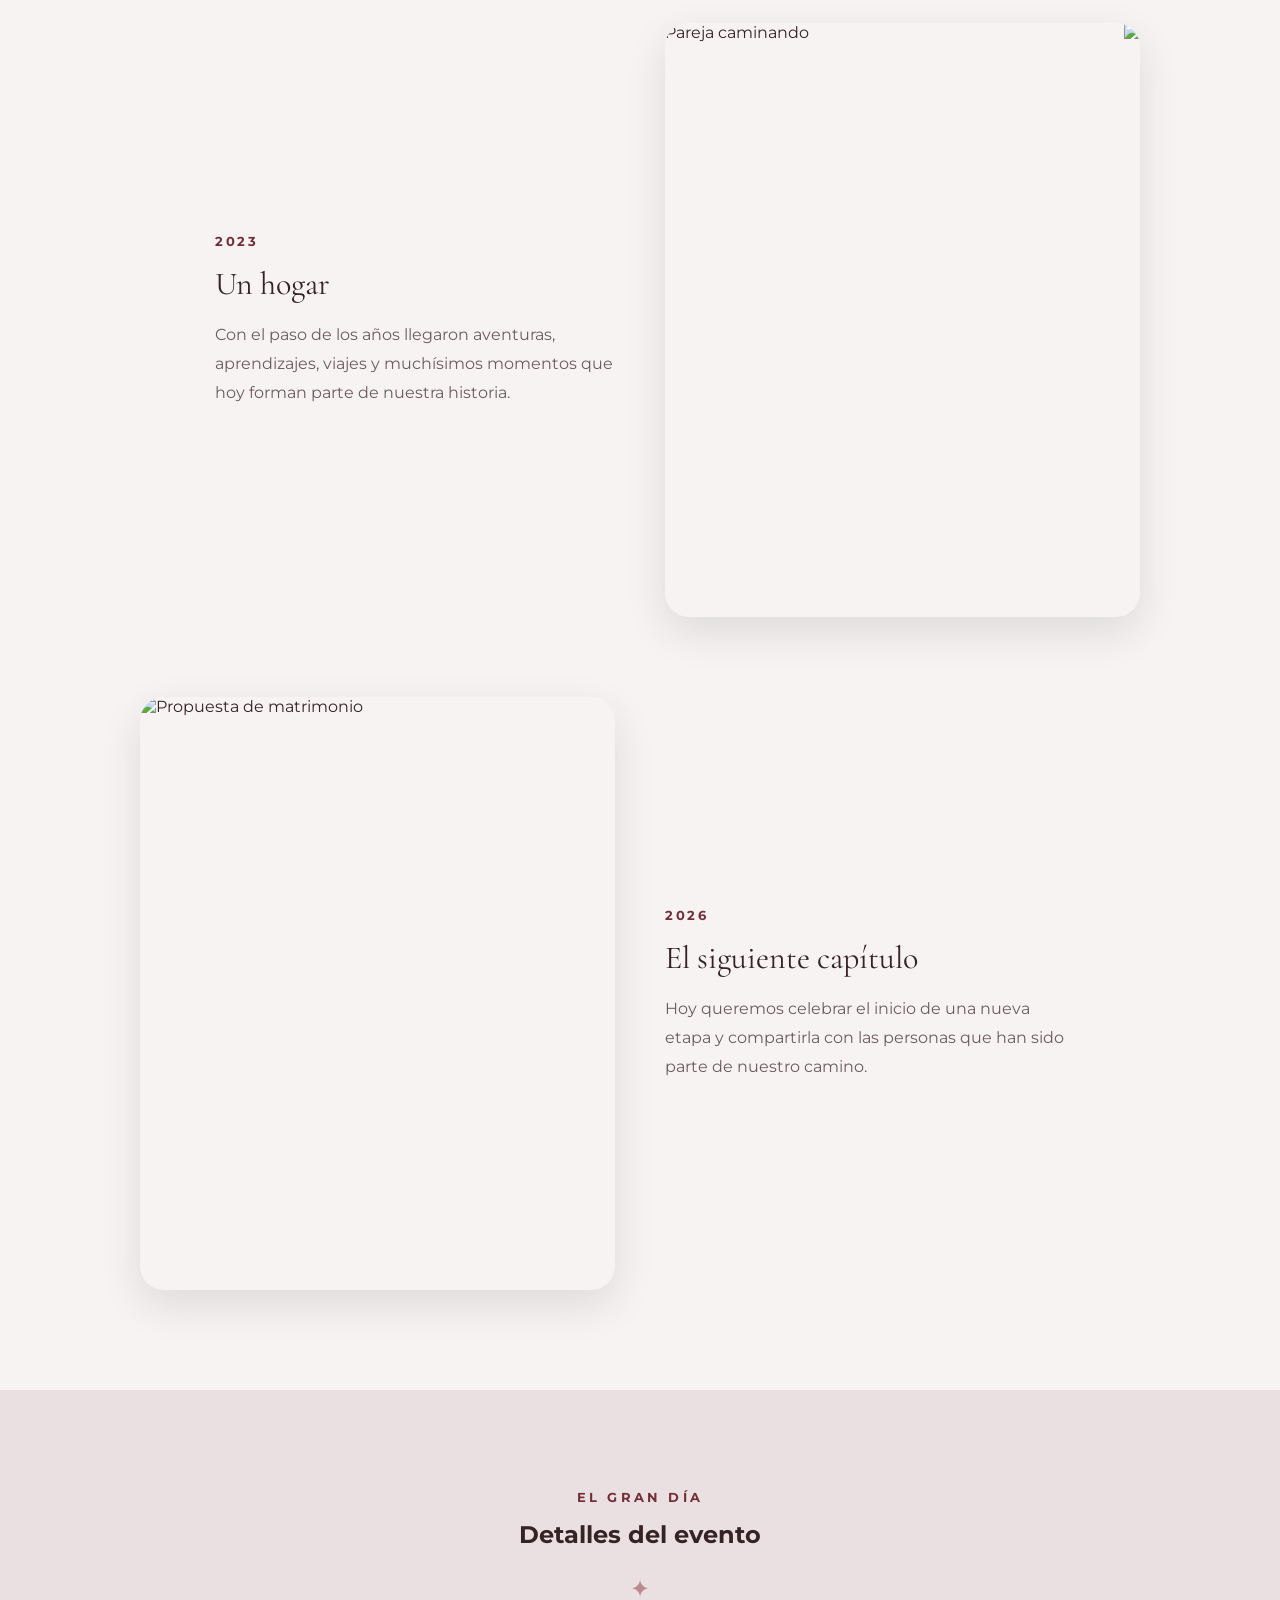
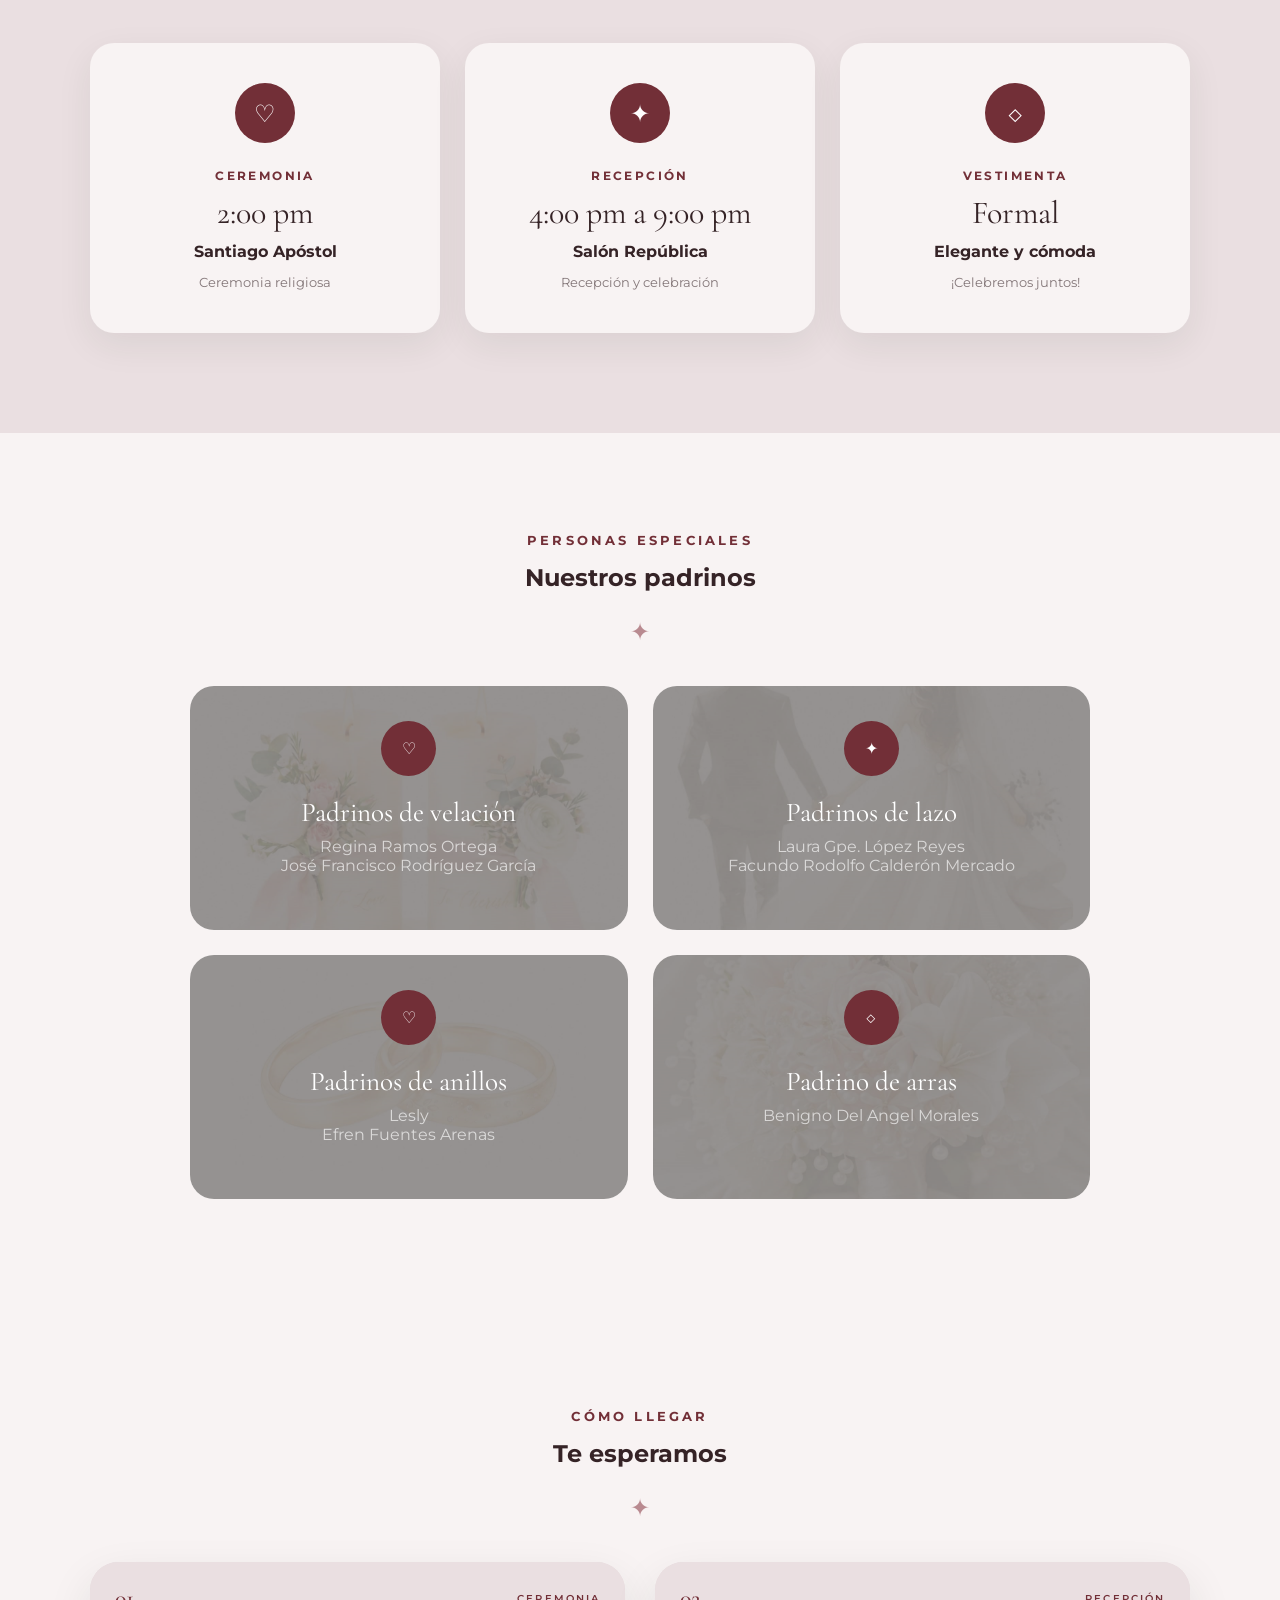
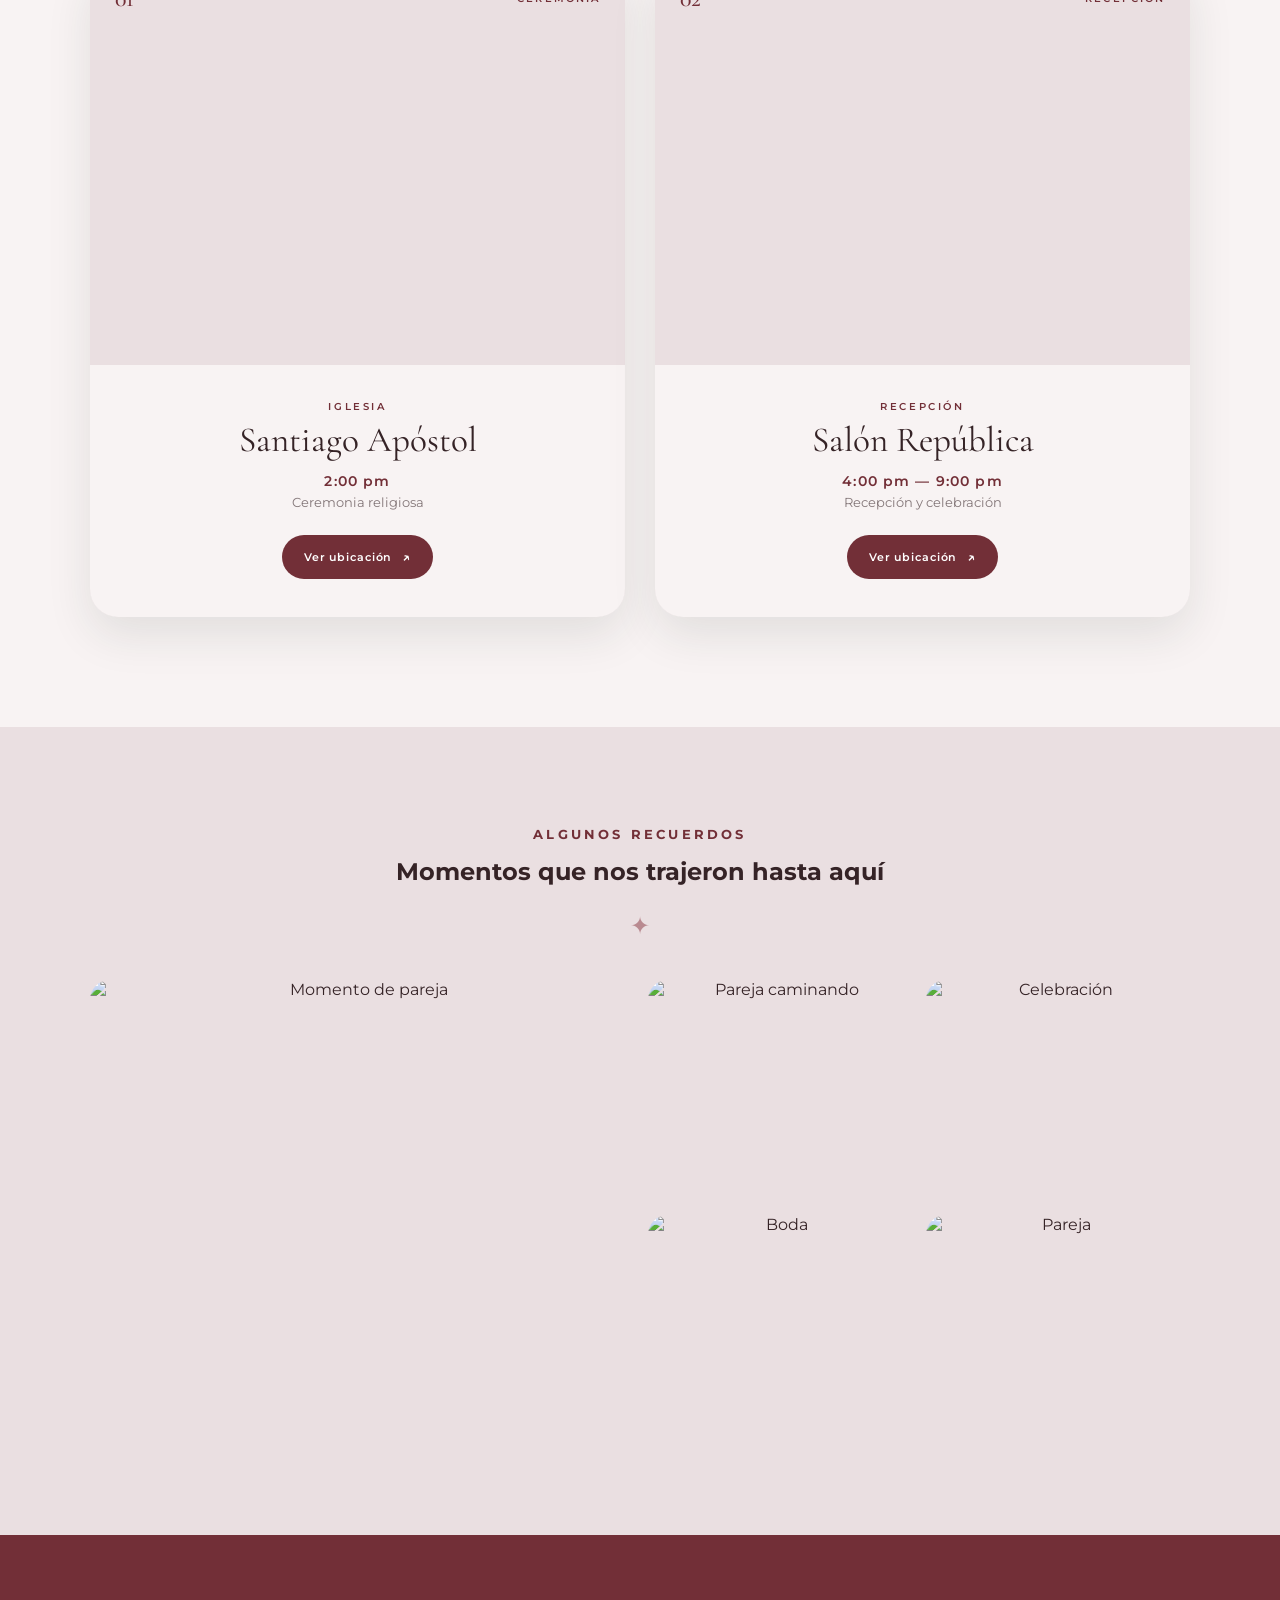
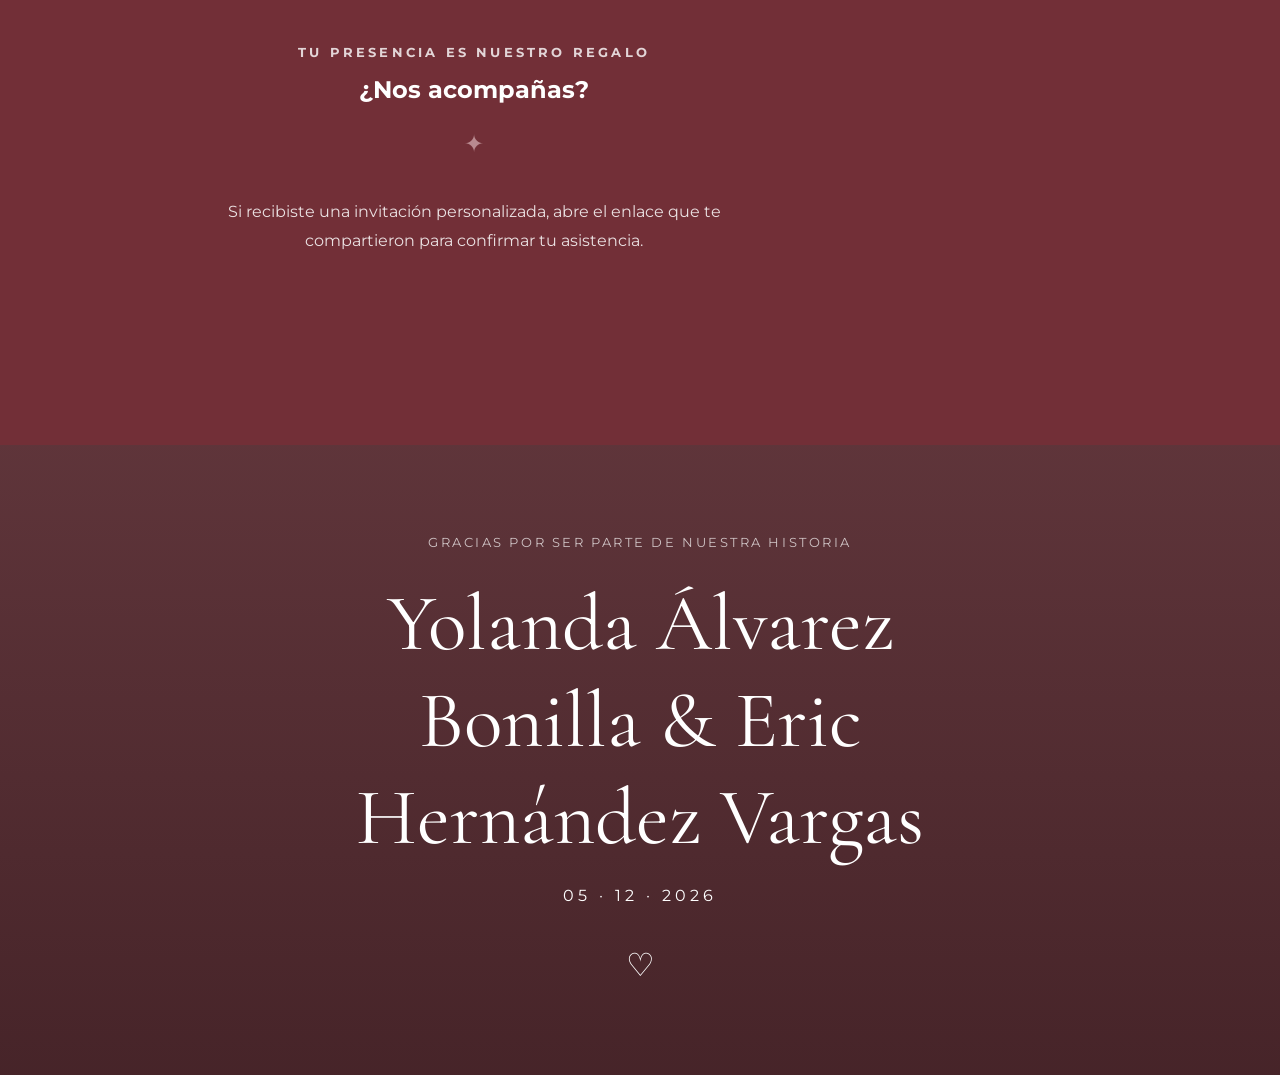
==== commit 81d77a11: "modificar invitados" ====
--- a/index.html
+++ b/index.html
@@ -79,7 +79,7 @@
 
 
             <p class="opening-date" id="opening-fecha">
-                15 · 12 · 2026
+                05 · 12 · 2026
             </p>
 
 
@@ -136,7 +136,7 @@
                 </h1>
 
                 <p class="hero-date" id="fecha">
-                    martes, 15 de diciembre de 2026
+                    Sabado, 05 de diciembre de 2026
                 </p>
 
                 <p class="hero-location">
@@ -206,7 +206,7 @@
                 </p>
 
                 <p class="countdown-date" id="fecha-countdown">
-                    martes, 15 de diciembre de 2026
+                    martes, 05 de diciembre de 2026
                 </p>
 
             </div>
@@ -891,7 +891,7 @@
                 </h2>
 
                 <p class="closing-date" id="closing-fecha">
-                    15 · 12 · 2026
+                    05 · 12 · 2026
                 </p>
 
                 <div class="closing-symbol">
--- a/css/styles.css
+++ b/css/styles.css
@@ -1881,3 +1881,130 @@
 .gift-card:hover::before {
     background: rgba(35, 28, 25, 0.60);
 }
+/* =========================================
+   INVITACIONES PERSONALIZADAS - RSVP
+   ========================================= */
+
+#rsvp-invitados {
+    display: grid;
+    gap: 20px;
+    max-width: 650px;
+    margin: 35px auto 0;
+    text-align: left;
+}
+
+.rsvp-guest {
+    padding: 25px;
+    border: 1px solid rgba(255, 255, 255, 0.2);
+    border-radius: 18px;
+    background: rgba(255, 255, 255, 0.10);
+}
+
+    .rsvp-guest h3 {
+        margin-bottom: 18px;
+        font-family: var(--heading-font);
+        font-size: 1.7rem;
+        font-weight: normal;
+        color: white;
+    }
+
+    .rsvp-guest p {
+        margin-bottom: 18px;
+        font-size: 0.85rem;
+        opacity: 0.85;
+    }
+
+.rsvp-guest-actions {
+    display: flex;
+    flex-wrap: wrap;
+    gap: 12px;
+}
+
+.rsvp-button {
+    display: inline-flex;
+    align-items: center;
+    justify-content: center;
+    min-height: 44px;
+    padding: 12px 24px;
+    border: 1px solid white;
+    border-radius: 999px;
+    background: white;
+    color: var(--accent);
+    font-family: var(--body-font);
+    font-size: 0.8rem;
+    font-weight: 600;
+    cursor: pointer;
+    transition: background 0.2s ease, color 0.2s ease, transform 0.2s ease, opacity 0.2s ease;
+}
+
+.rsvp-button-secondary {
+    background: transparent;
+    color: white;
+}
+
+.rsvp-button:hover:not(:disabled) {
+    transform: translateY(-2px);
+}
+
+.rsvp-button-secondary:hover:not(:disabled) {
+    background: white;
+    color: var(--accent);
+}
+
+.rsvp-button:disabled {
+    opacity: 0.45;
+    cursor: not-allowed;
+}
+
+.rsvp-button:focus-visible {
+    outline: 3px solid var(--accent-light);
+    outline-offset: 4px;
+}
+
+#rsvp-error {
+    max-width: 550px;
+    margin: 20px auto;
+    padding: 15px;
+    border: 1px solid rgba(255, 255, 255, 0.4);
+    border-radius: 12px;
+    background: rgba(0, 0, 0, 0.15);
+    color: white;
+    line-height: 1.6;
+}
+
+#rsvp-status {
+    min-height: 24px;
+    margin-top: 20px;
+    font-size: 0.85rem;
+    line-height: 1.6;
+}
+
+#rsvp-loading {
+    margin: 25px auto;
+    font-size: 0.9rem;
+    opacity: 0.8;
+}
+
+@media (max-width: 600px) {
+    .rsvp-guest {
+        padding: 22px 18px;
+    }
+
+    .rsvp-guest-actions {
+        flex-direction: column;
+    }
+
+    .rsvp-button {
+        width: 100%;
+    }
+}
+.rsvp-button.selected {
+    background: var(--accent-light);
+    border-color: var(--accent-light);
+    color: white;
+    box-shadow: 0 0 0 2px rgba(255, 255, 255, 0.35);
+}
+
+.rsvp-guest-status {
+    font-weight: 600;
+}
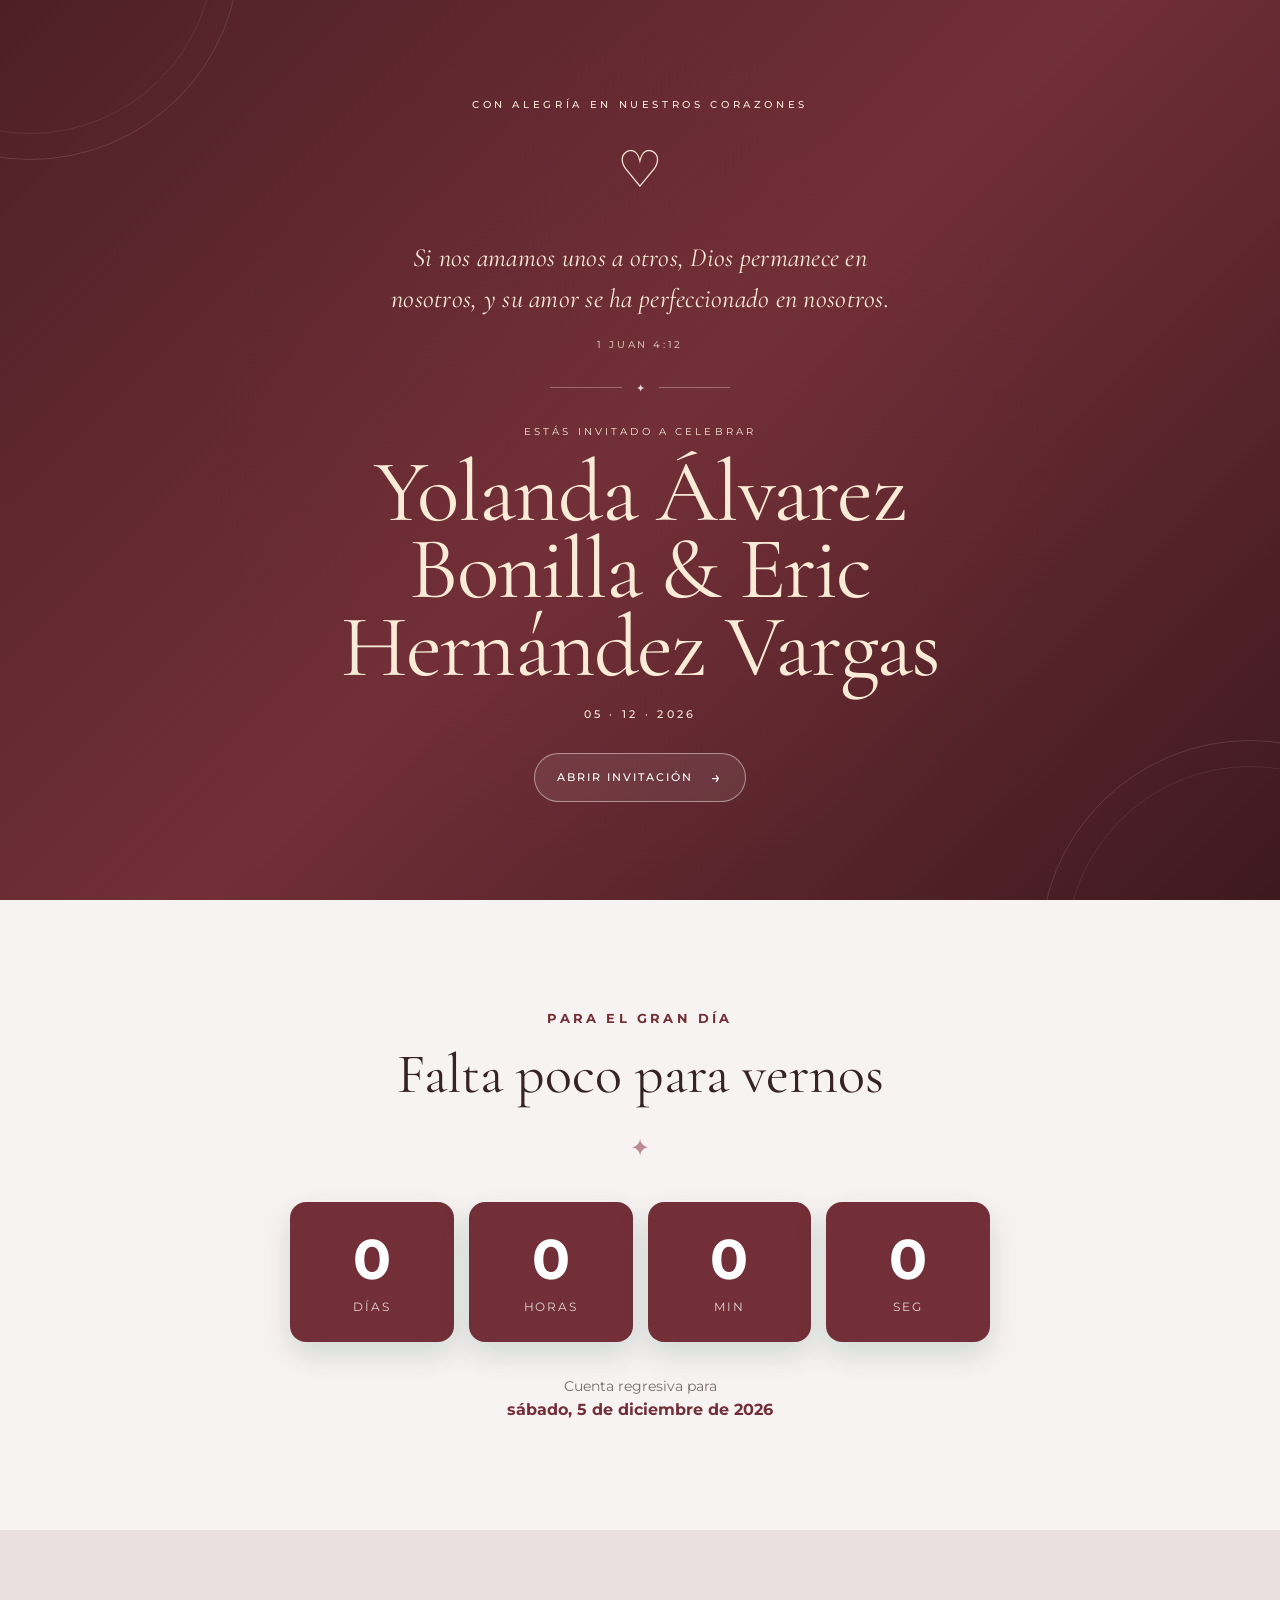
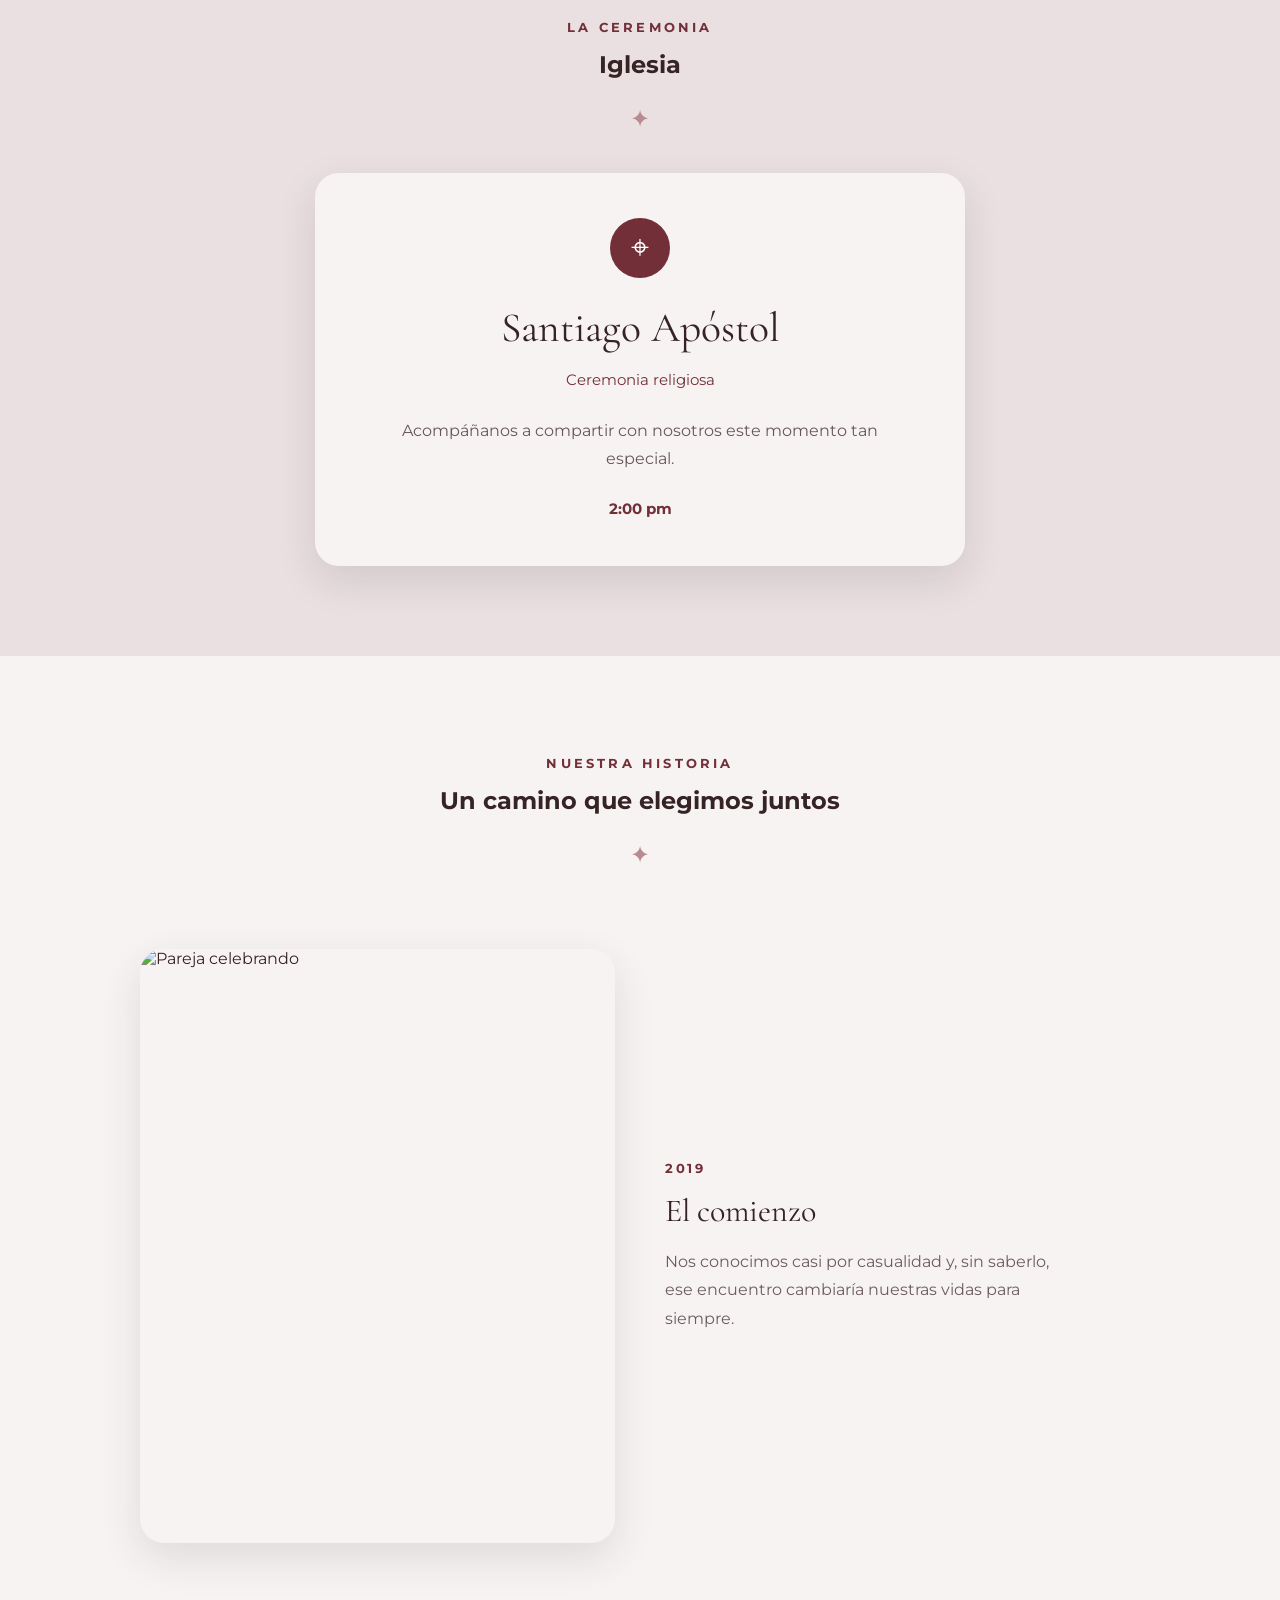
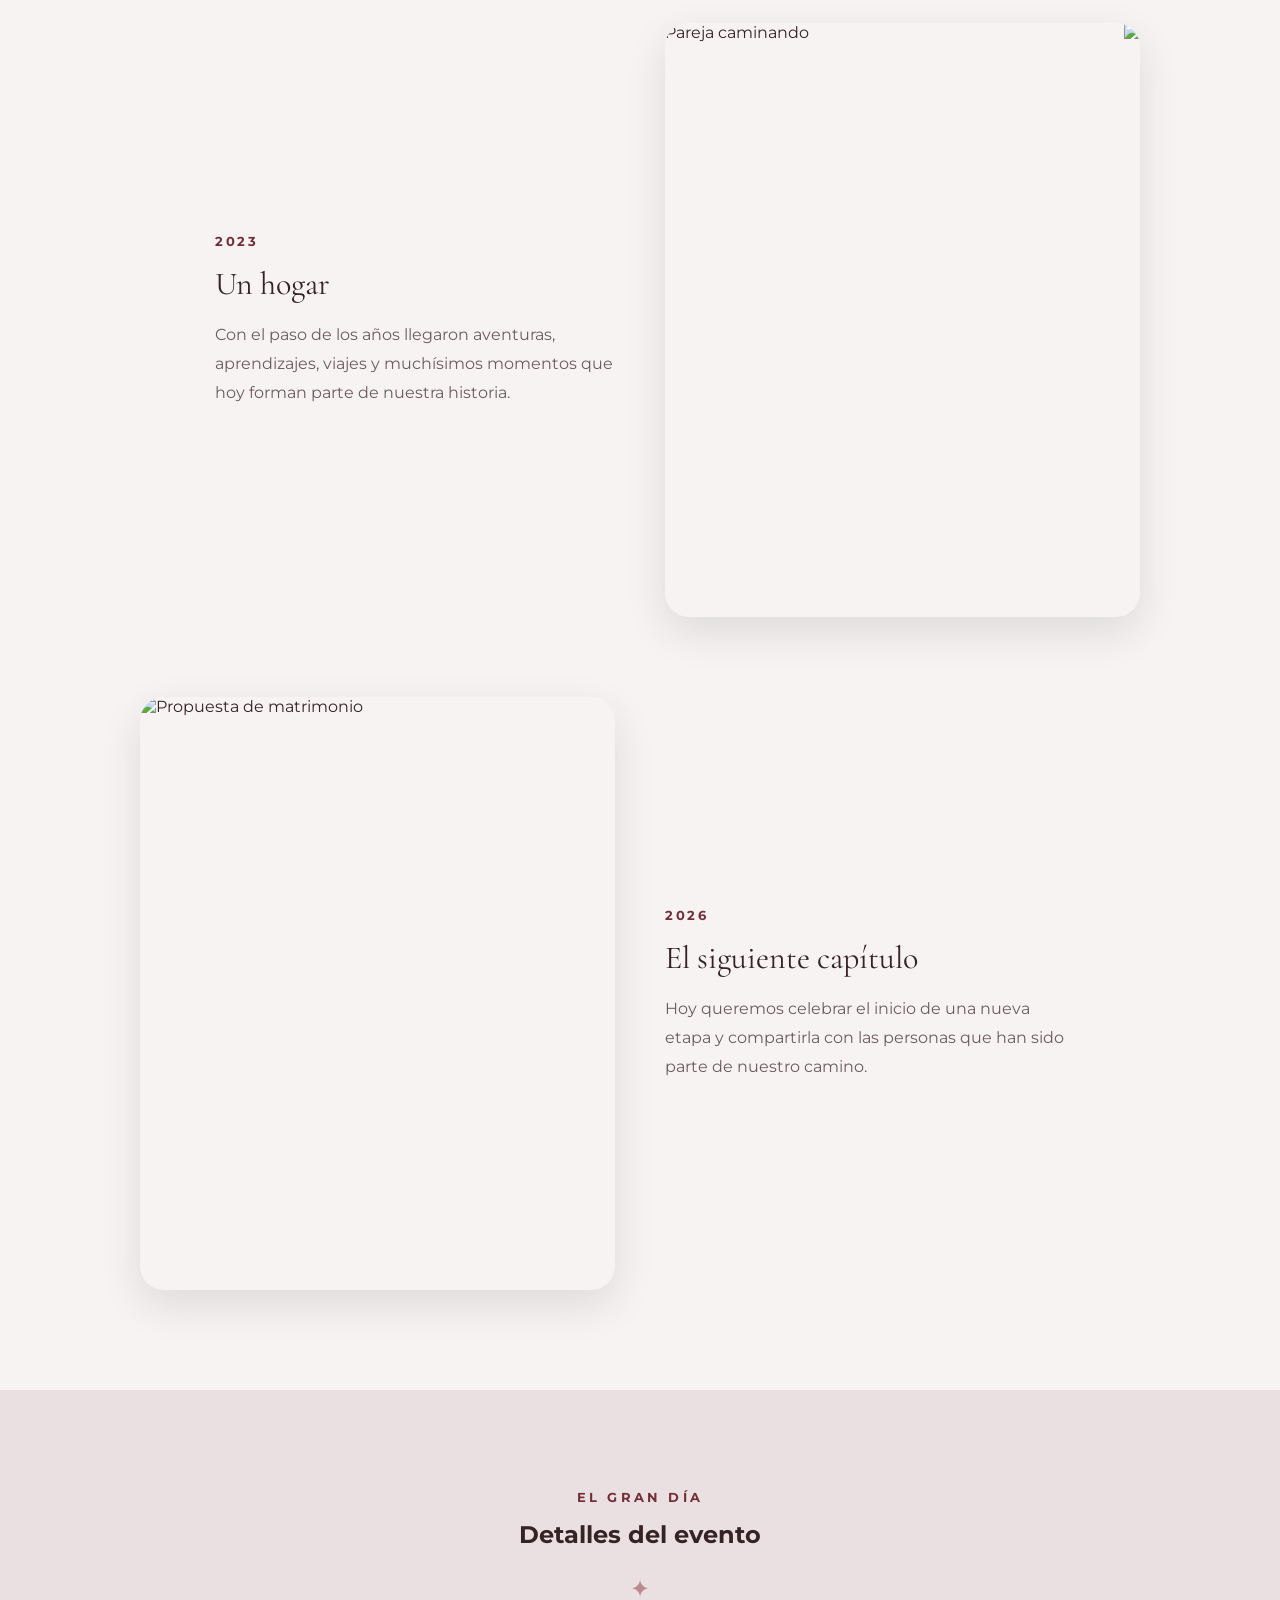
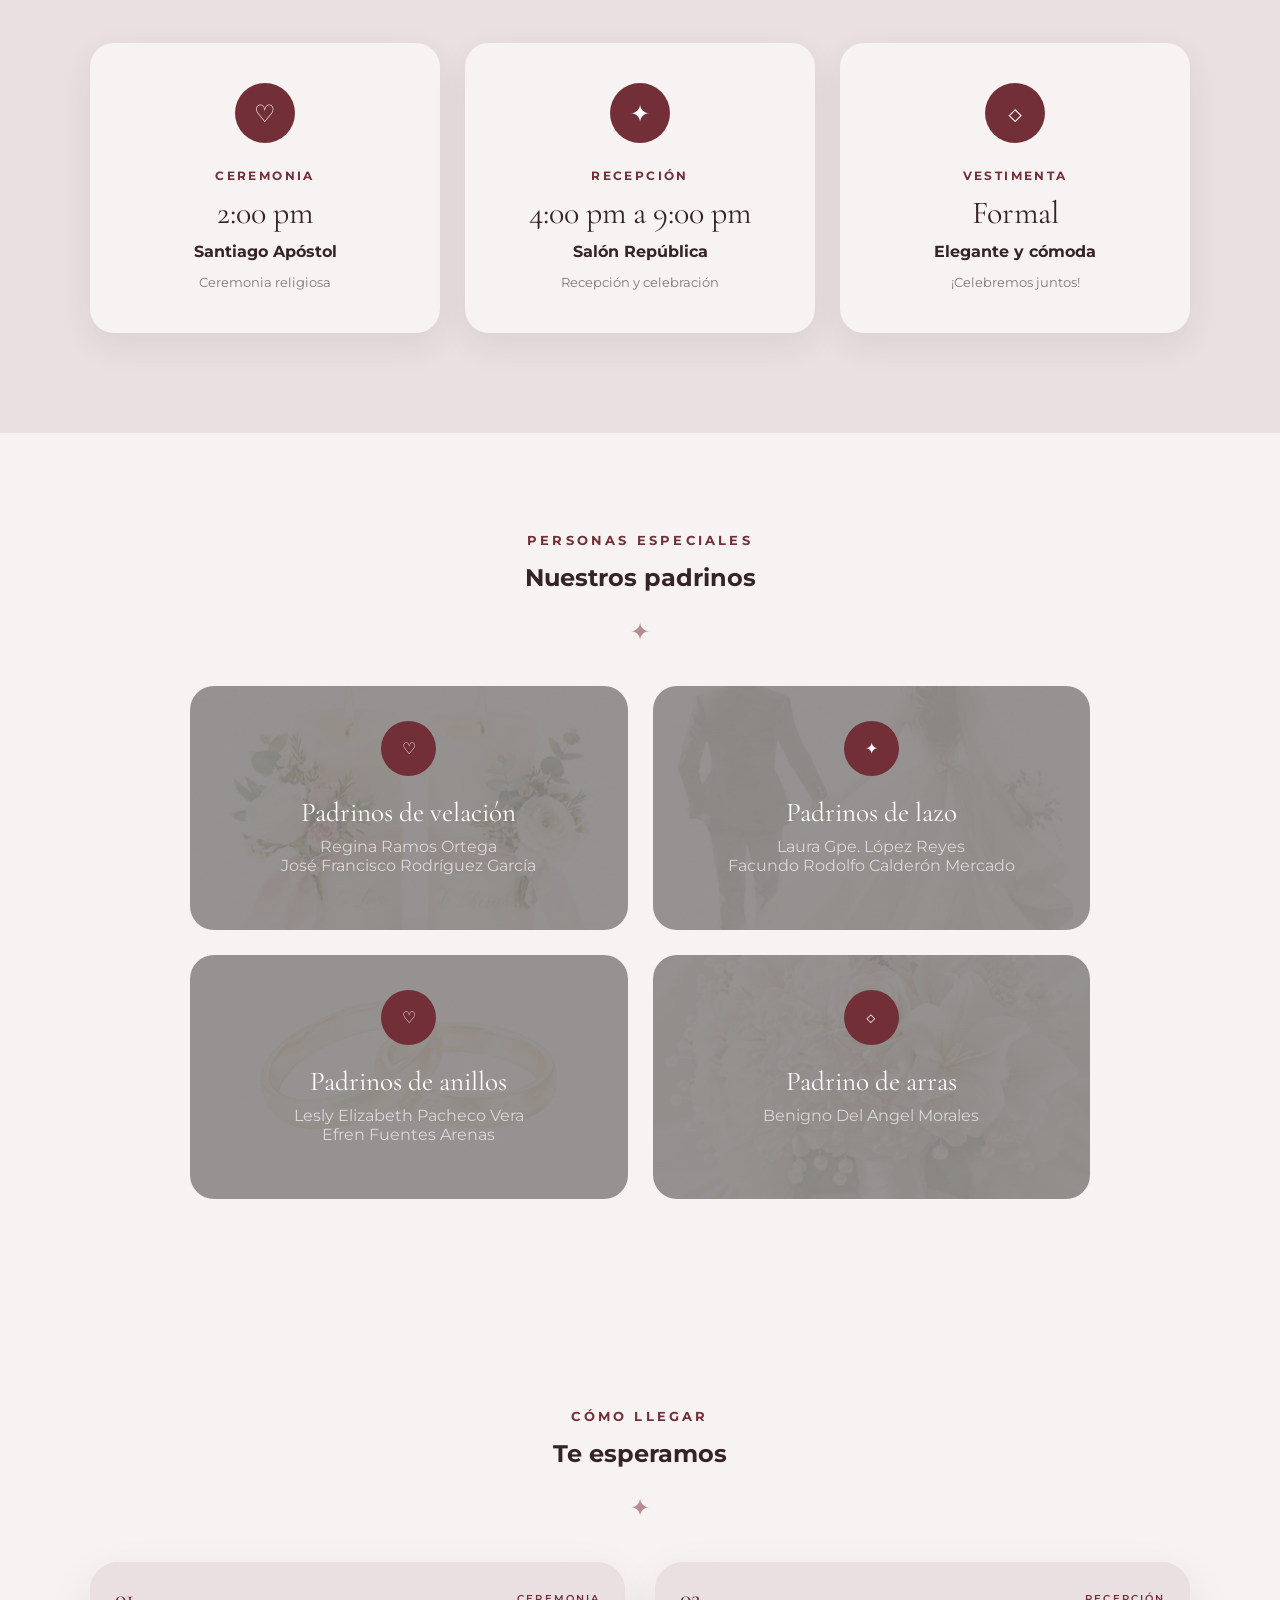
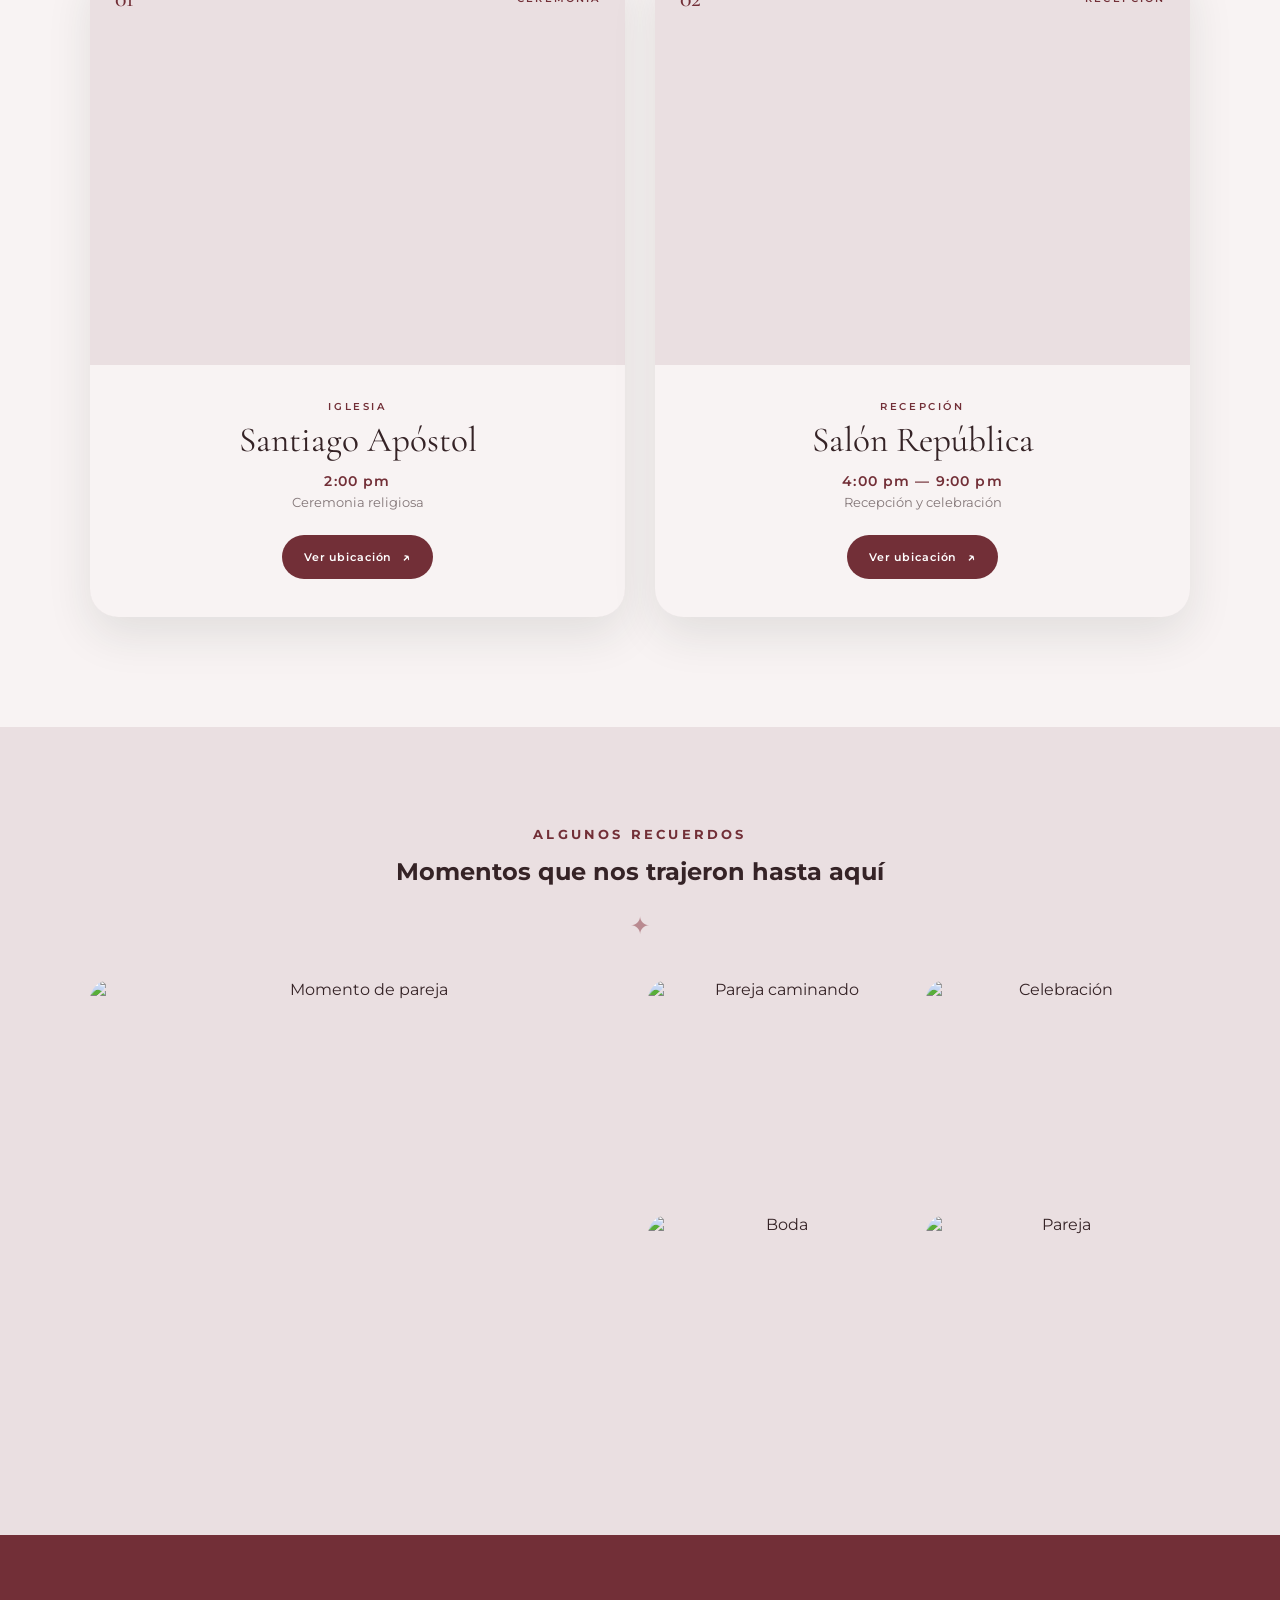
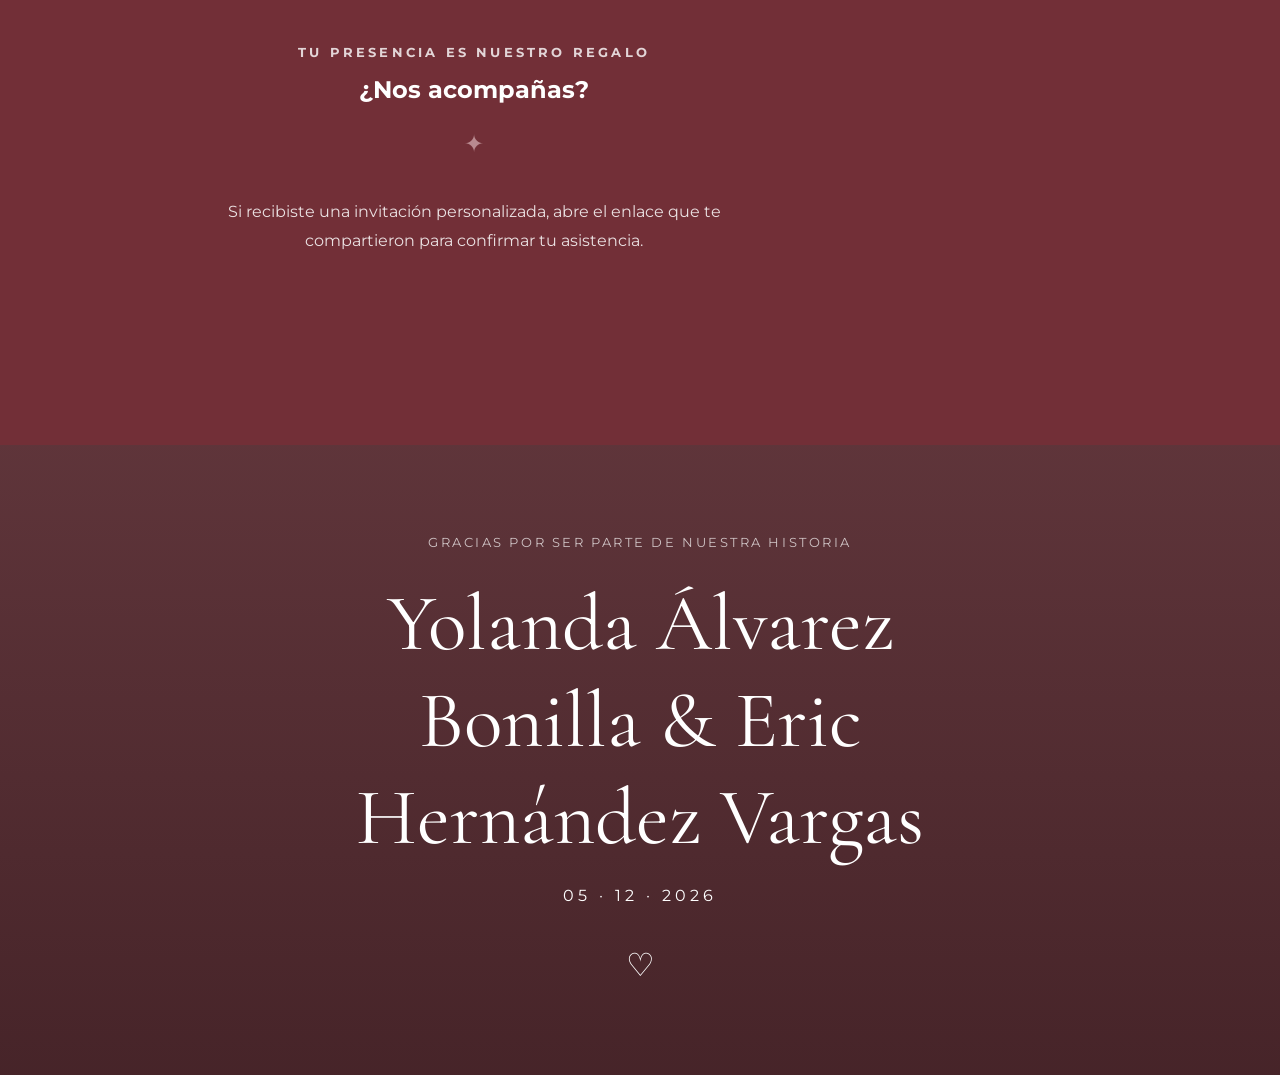
==== commit 380fc62f: "cambio de fotos" ====
--- a/index.html
+++ b/index.html
@@ -293,7 +293,7 @@
 
                     <div class="story-image">
 
-                        <img src="https://images.unsplash.com/photo-1519741497674-611481863552?q=80&w=1000&auto=format&fit=crop"
+                        <img src="../invitacion/assets/fotos/ey2.jpg"
                              alt="Pareja celebrando">
 
                     </div>
@@ -575,7 +575,7 @@
                         </h3>
 
                         <p>
-                            Lesly<br>
+                            Lesly Elizabeth Pacheco Vera<br>
                             Efren Fuentes Arenas
                         </p>
 
--- a/css/styles.css
+++ b/css/styles.css
@@ -45,7 +45,7 @@
     justify-content: center;
     padding: 40px 24px;
     overflow: hidden;
-    background-image: url("https://images.unsplash.com/photo-1583939003579-730e3918a45a?q=80&w=1800&auto=format&fit=crop");
+    background-image: url(../assets/fotos/eyportada.jpg);
     background-size: cover;
     background-position: center;
 }
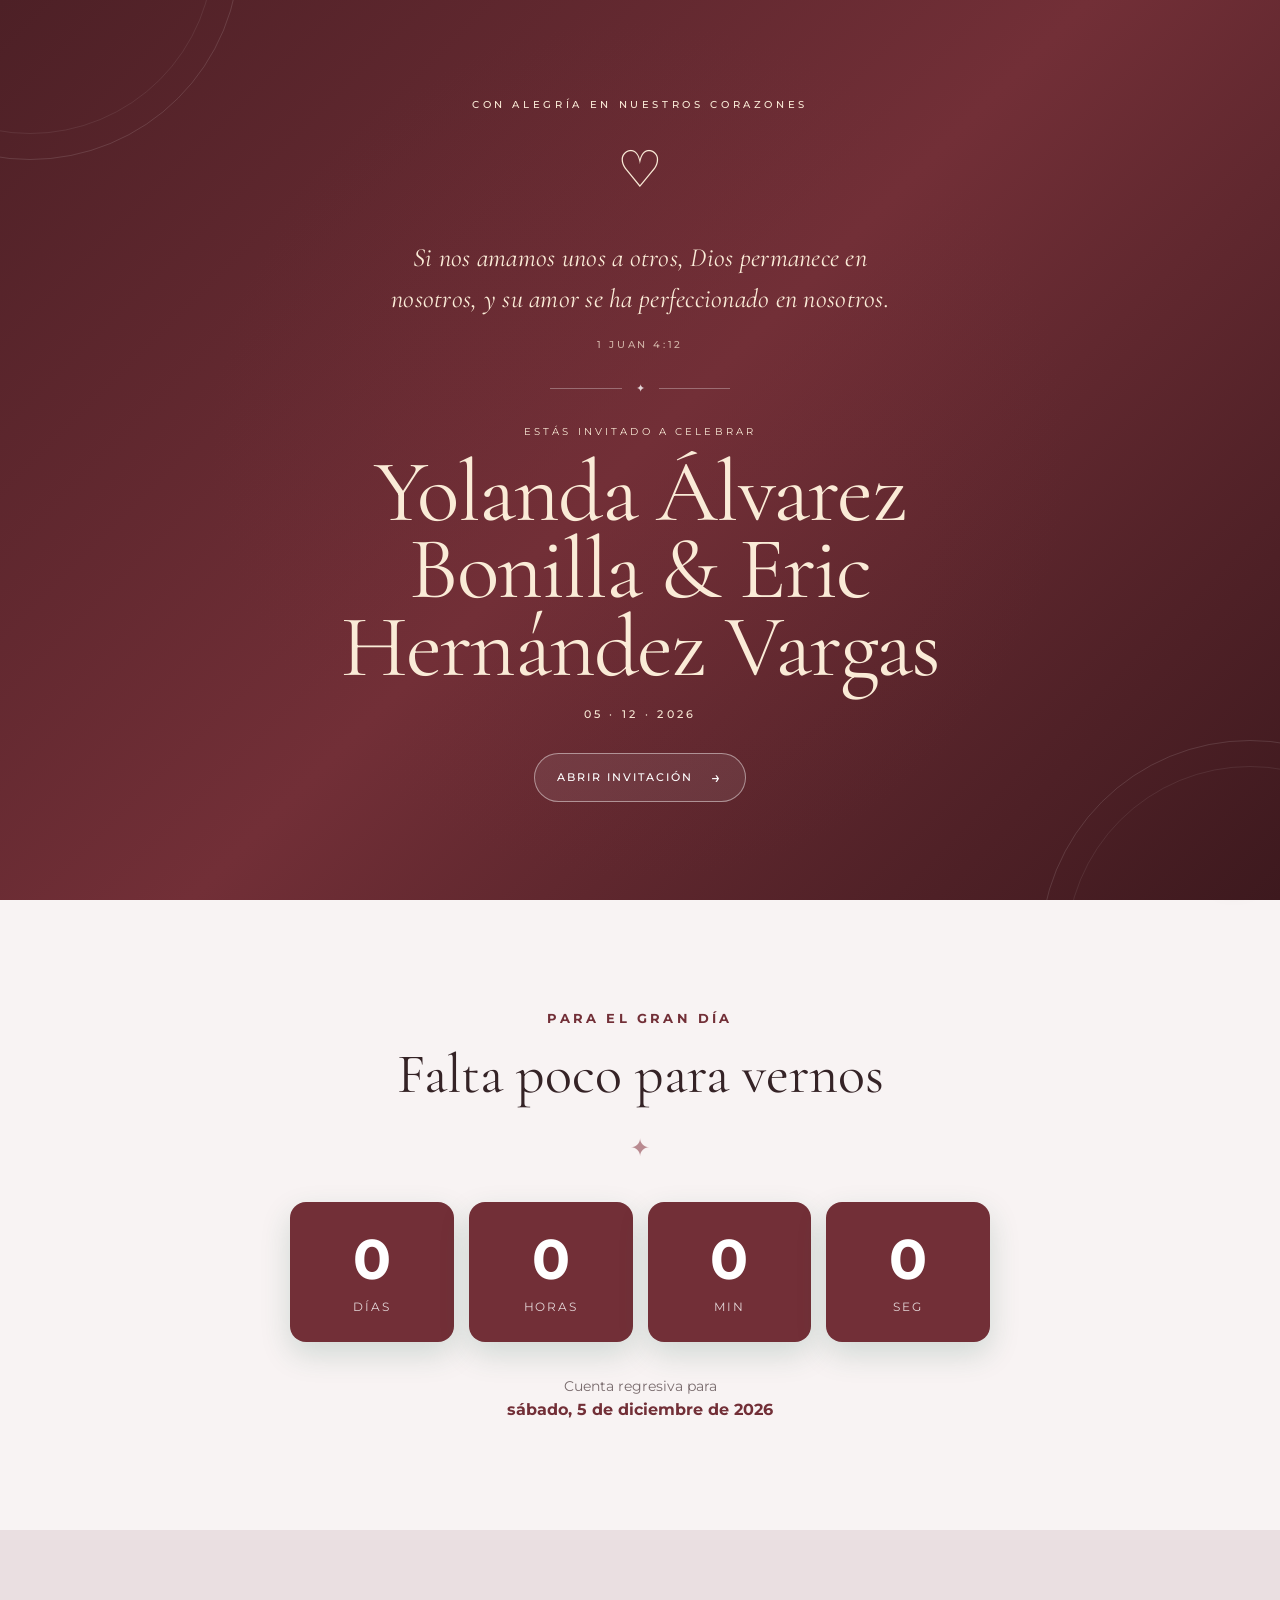
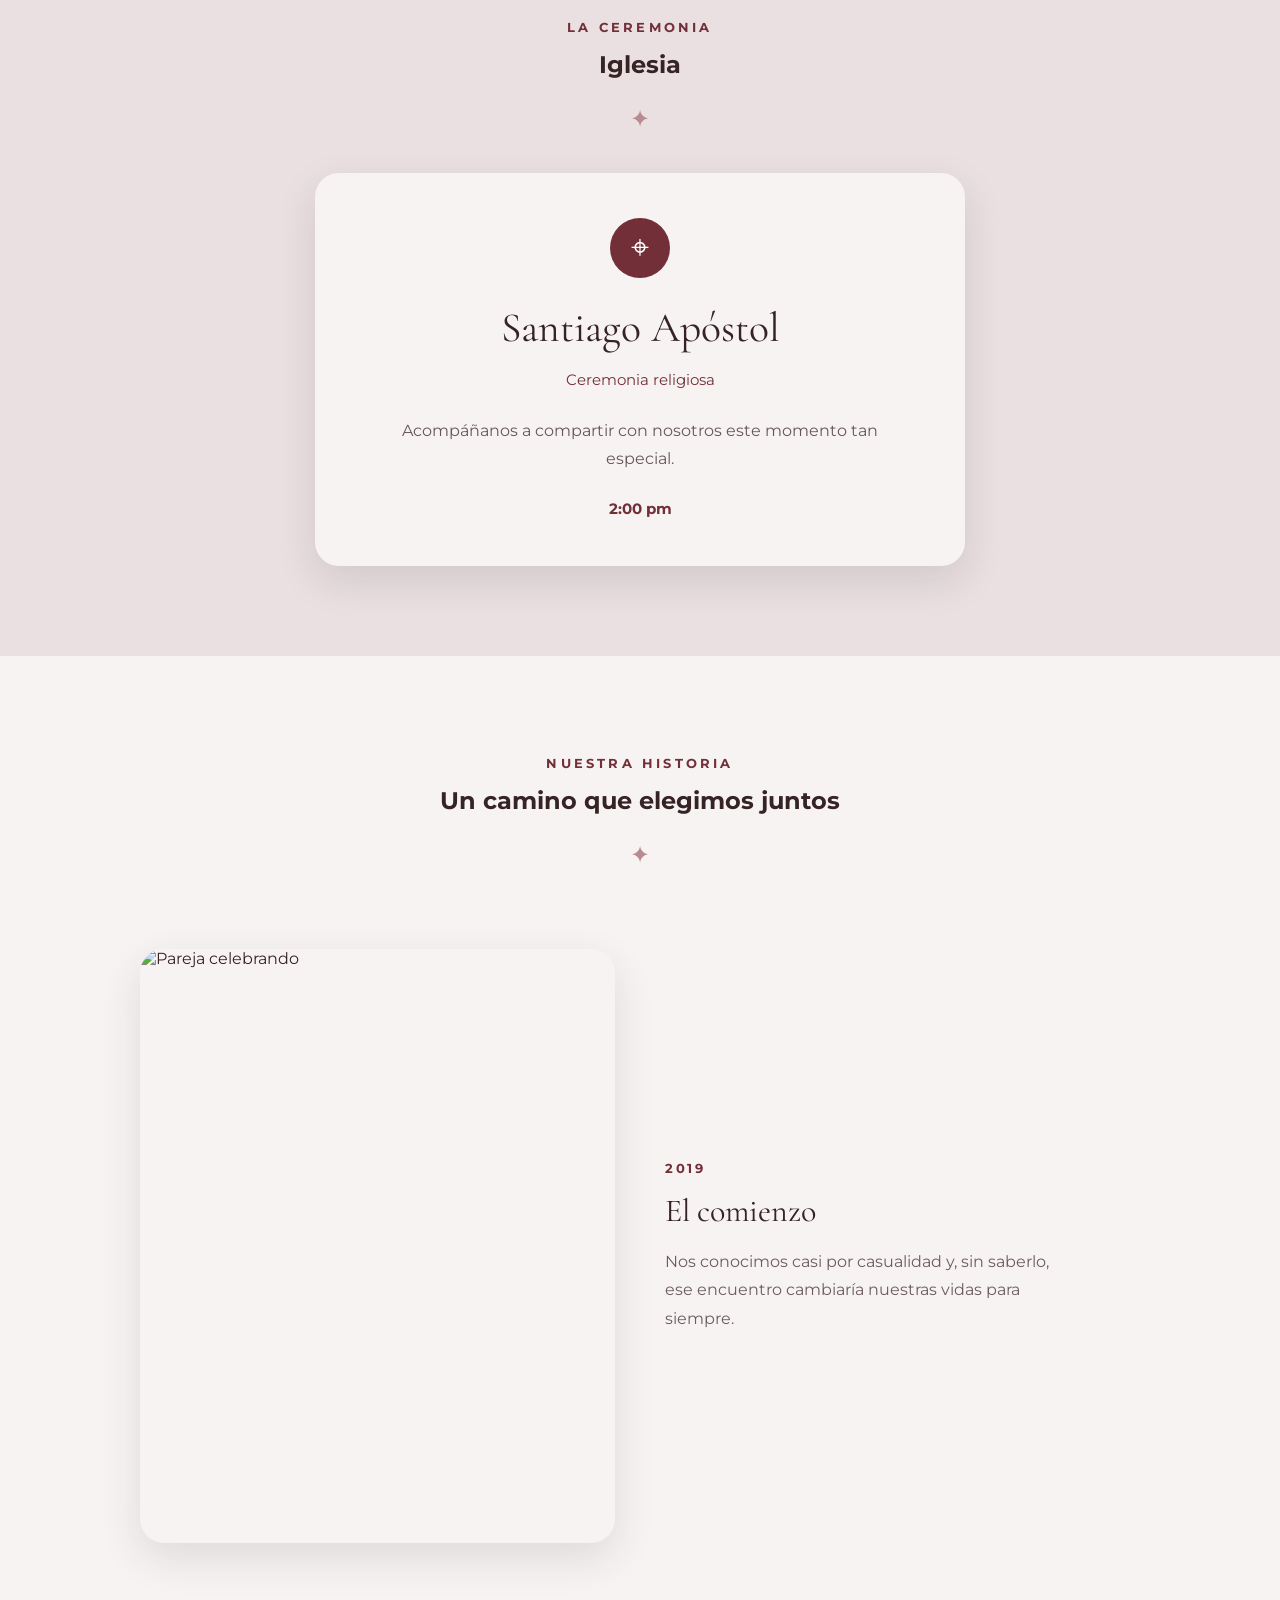
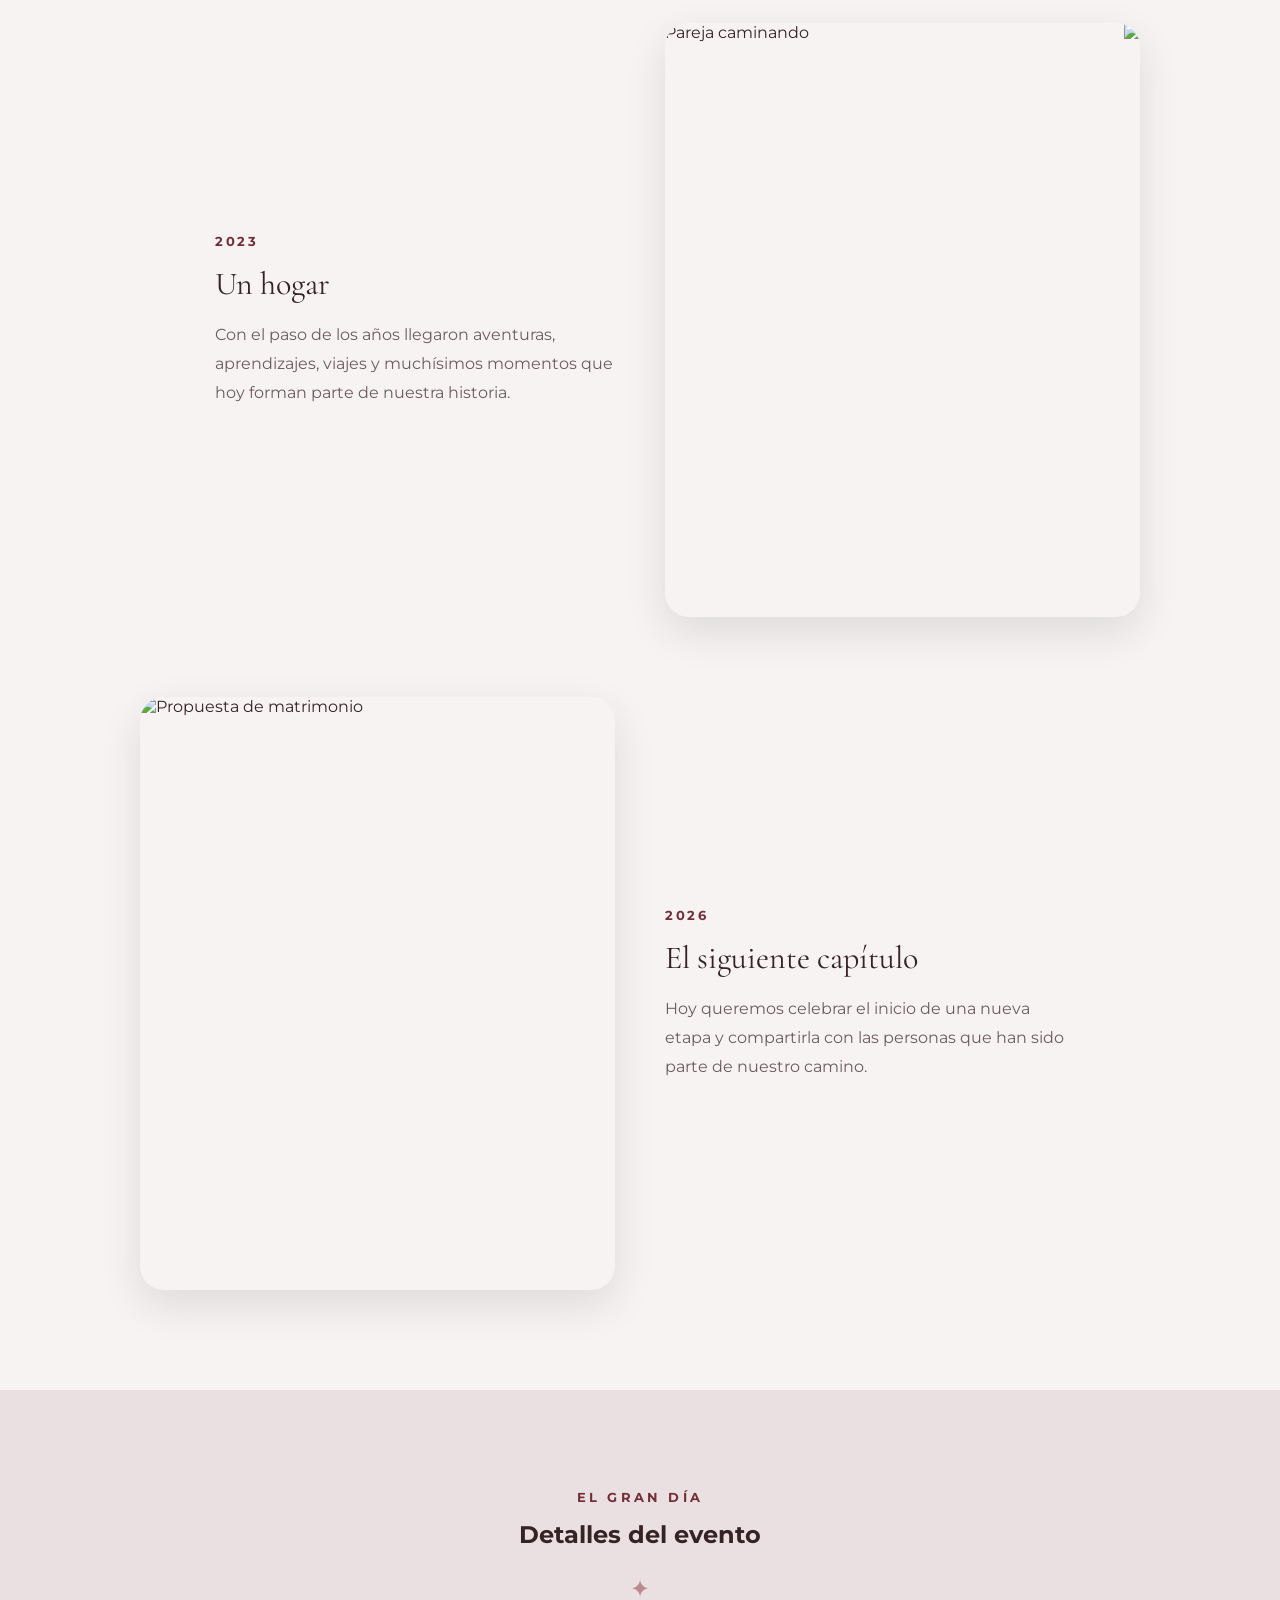
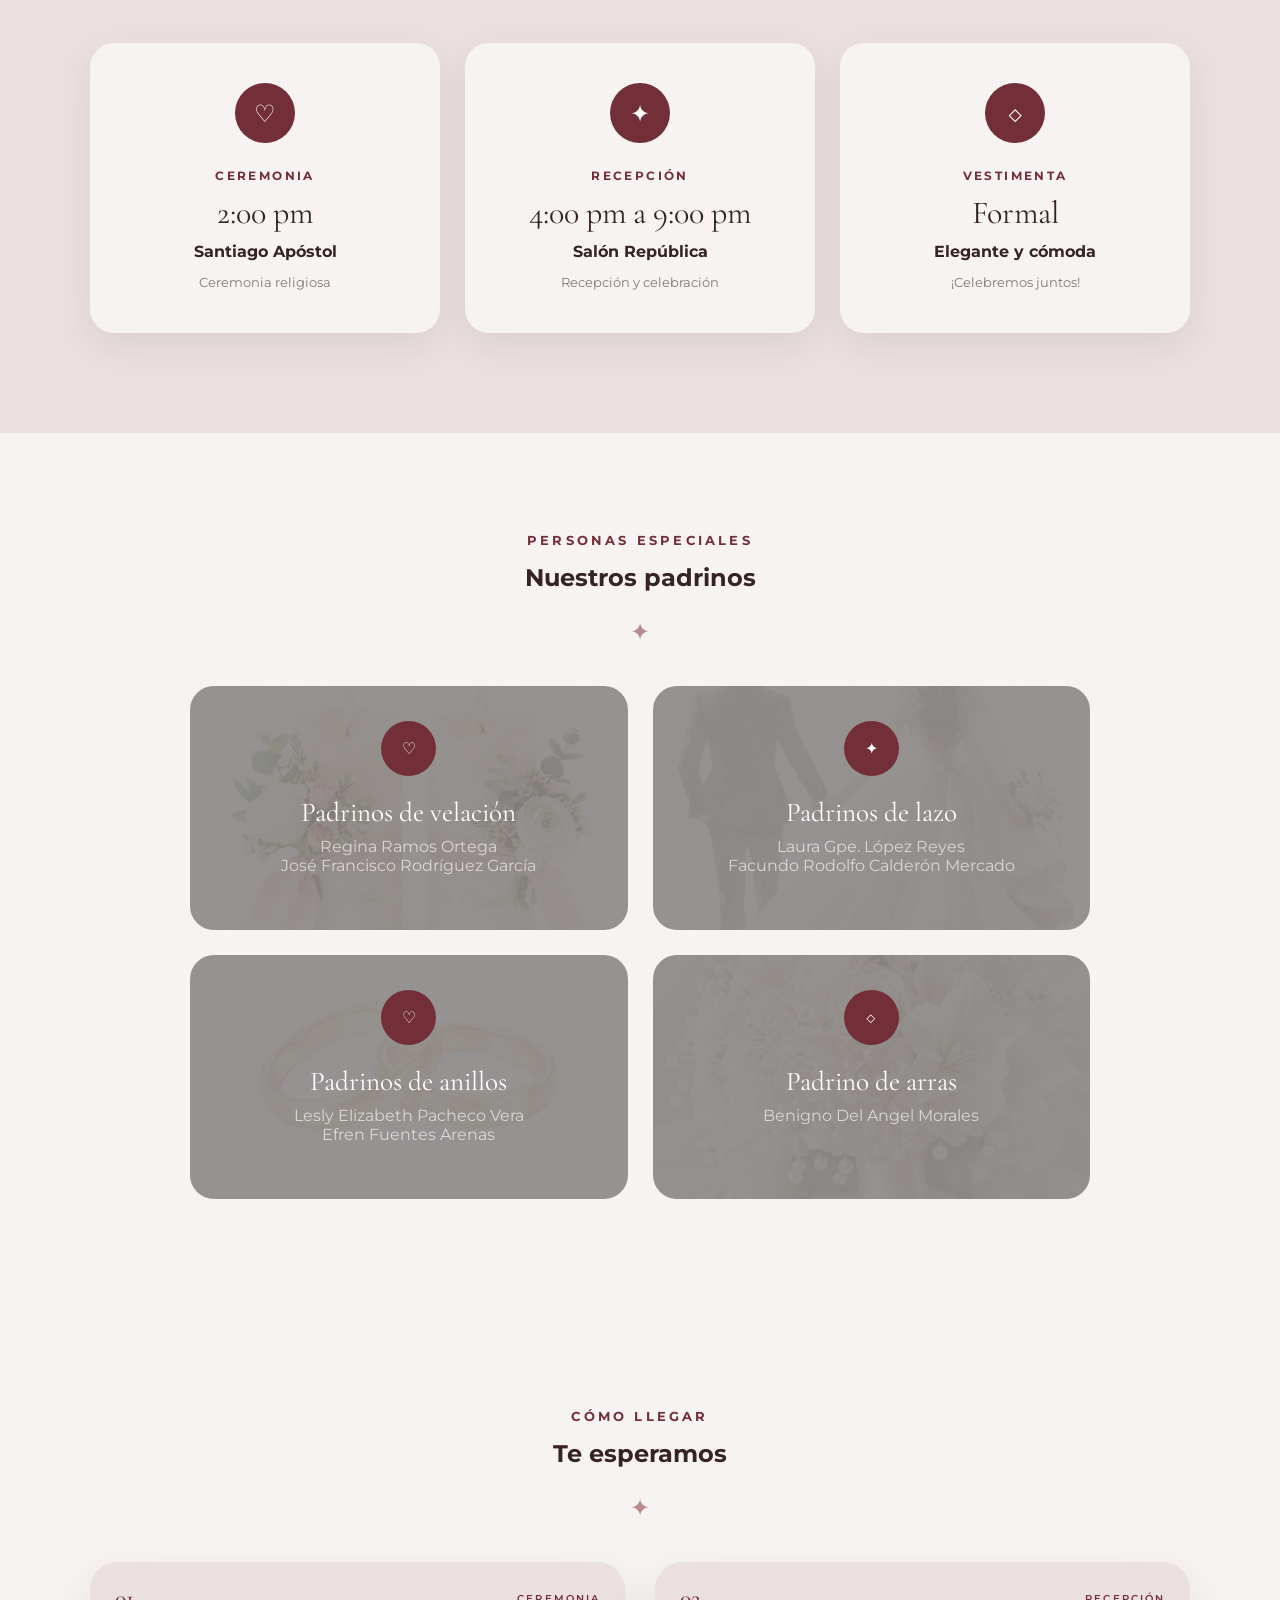
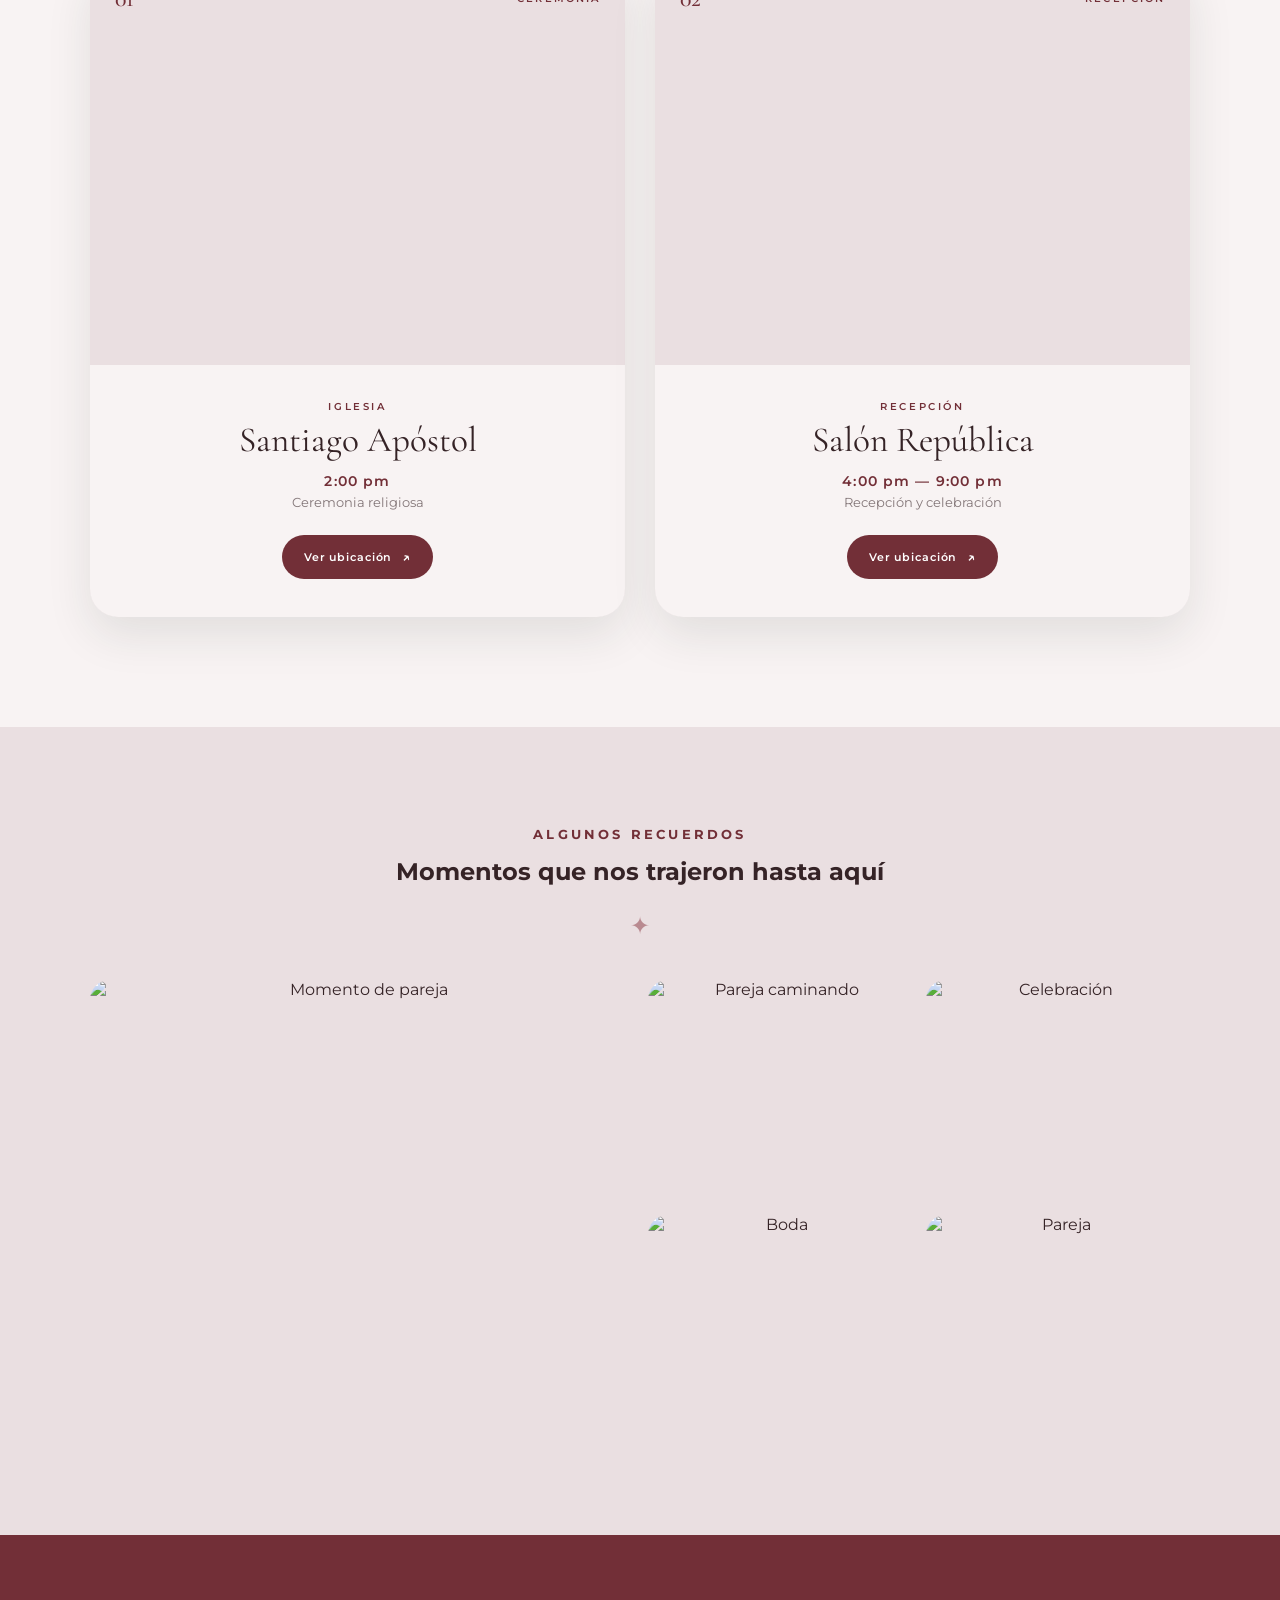
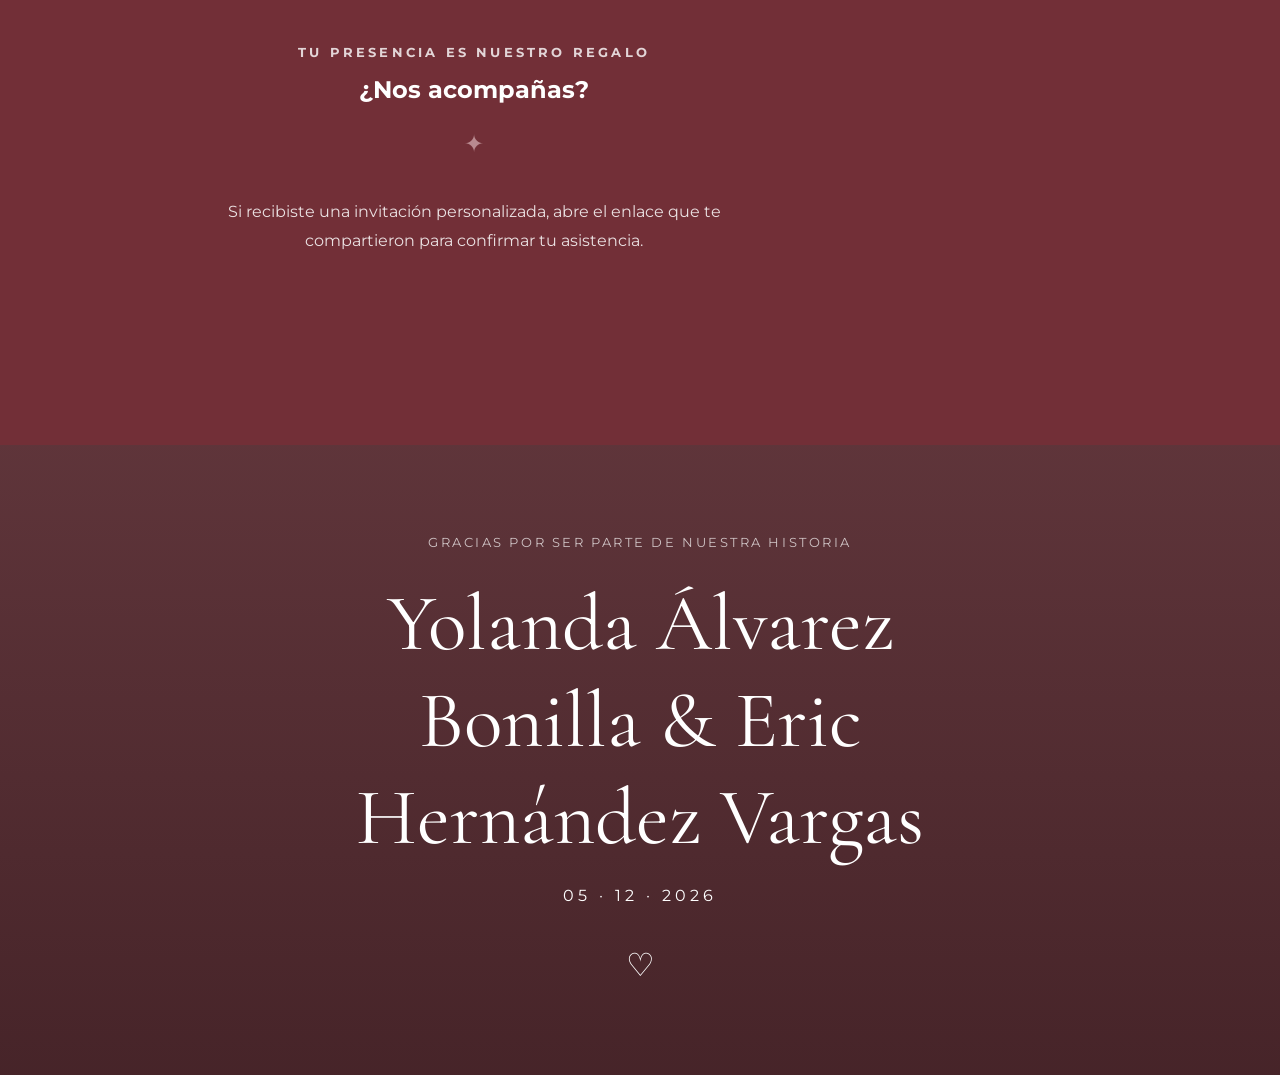
==== commit 32863403: "cambio de fotos" ====
--- a/index.html
+++ b/index.html
@@ -293,7 +293,7 @@
 
                     <div class="story-image">
 
-                        <img src="../invitacion/assets/fotos/ey2.jpg"
+                        <img src="https://images.unsplash.com/photo-1519741497674-611481863552?q=80&w=1000&auto=format&fit=crop"
                              alt="Pareja celebrando">
 
                     </div>
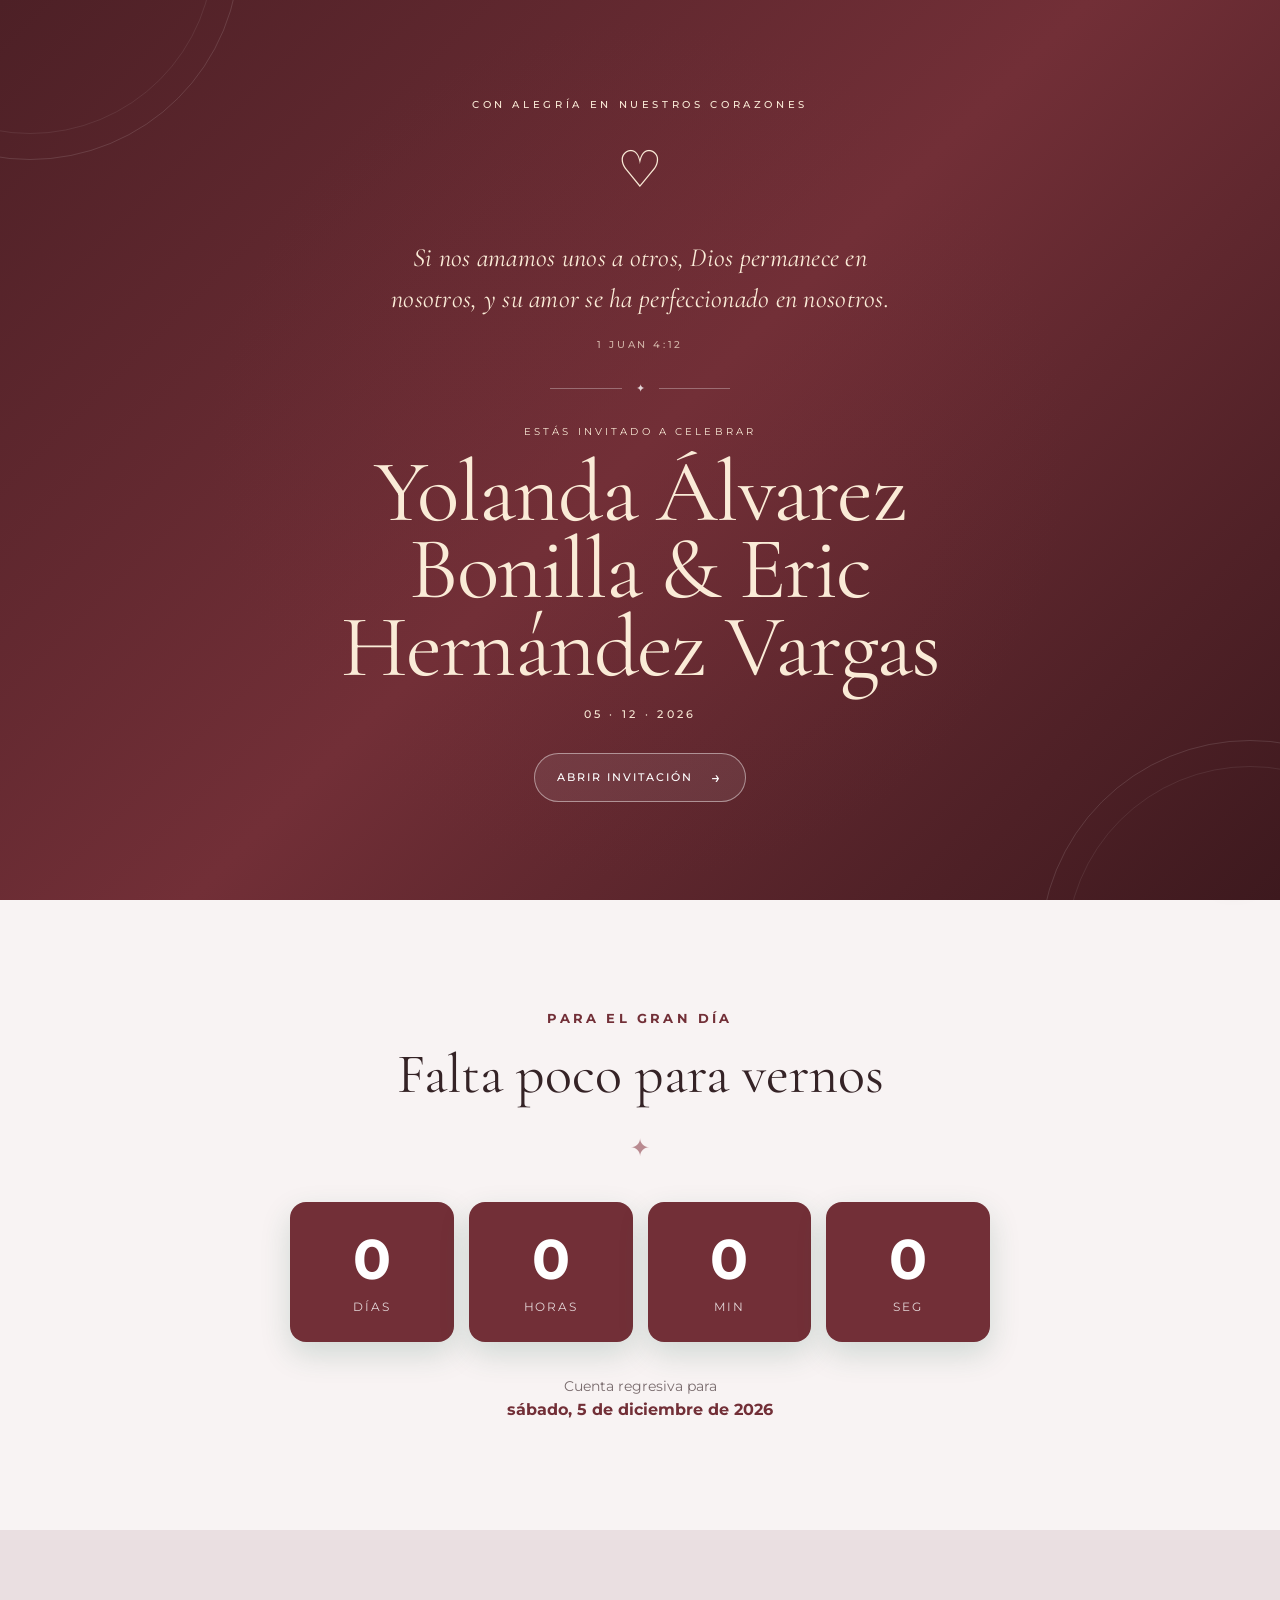
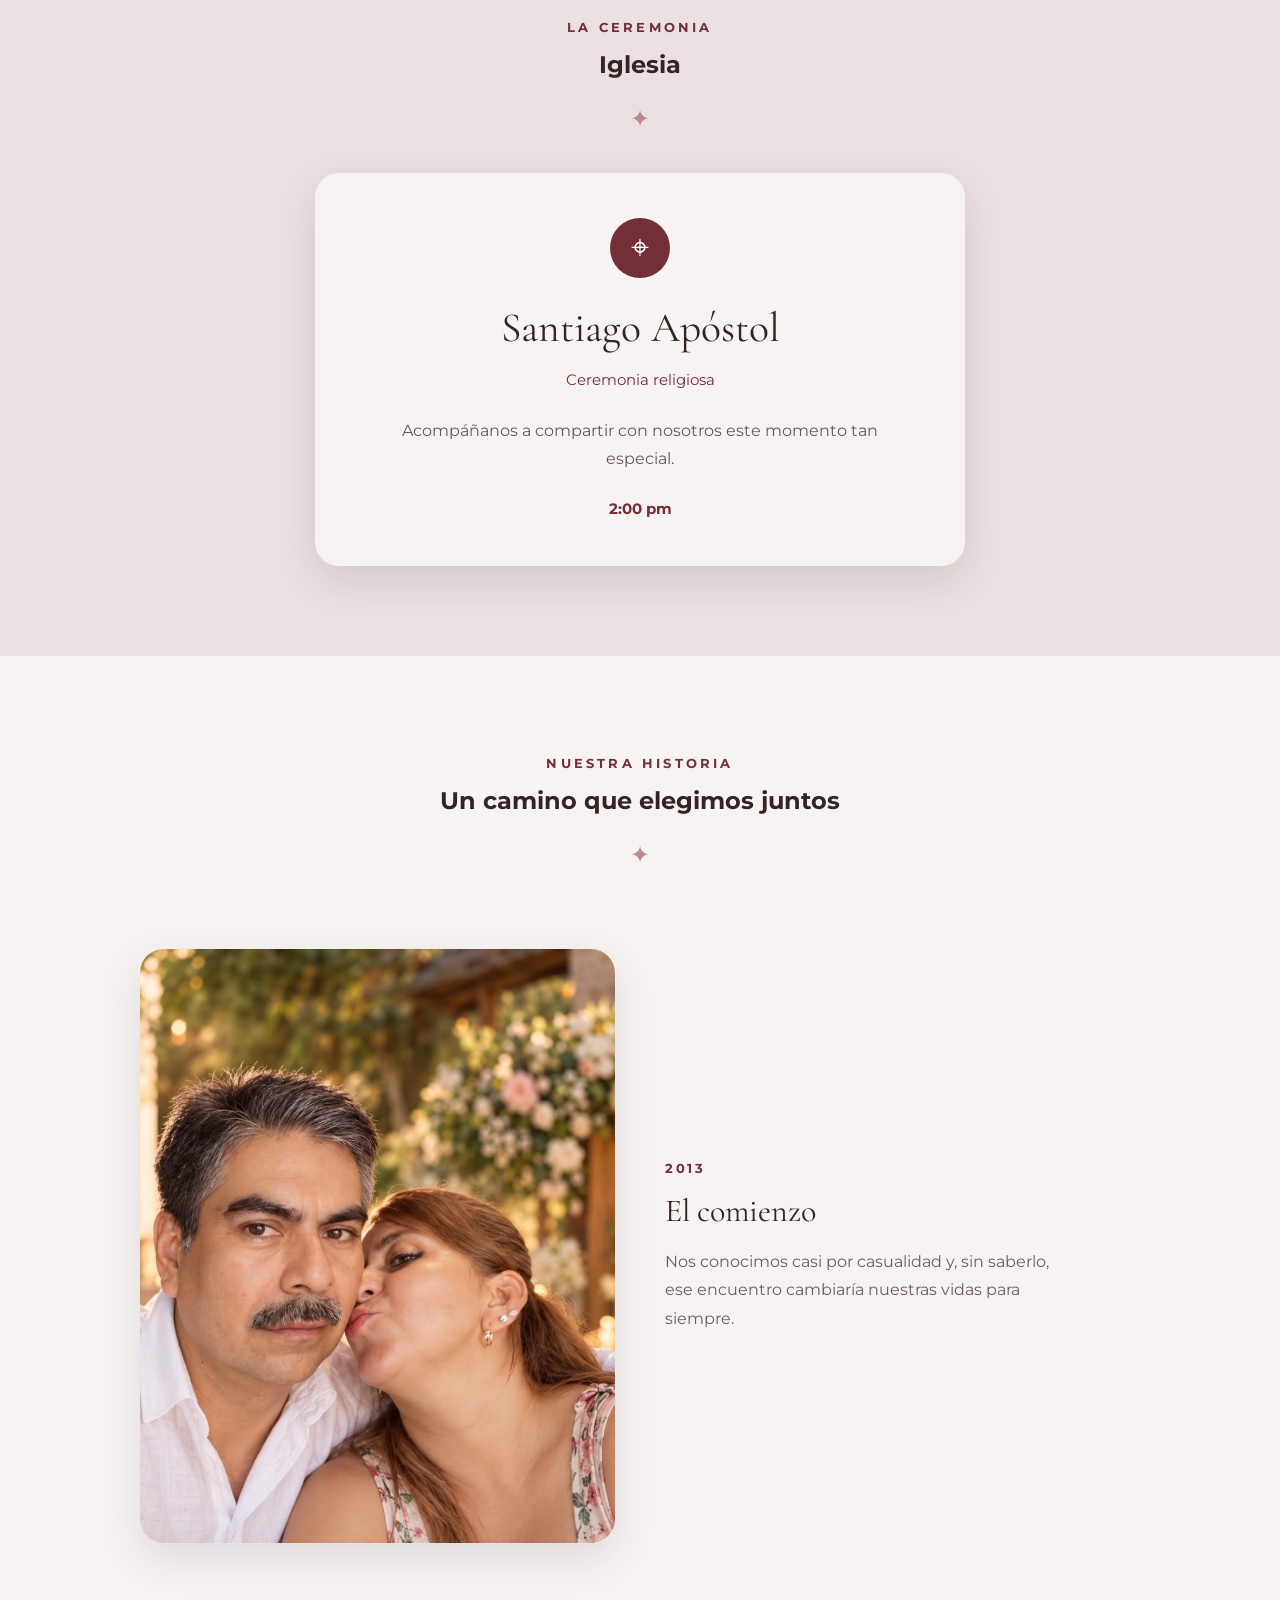
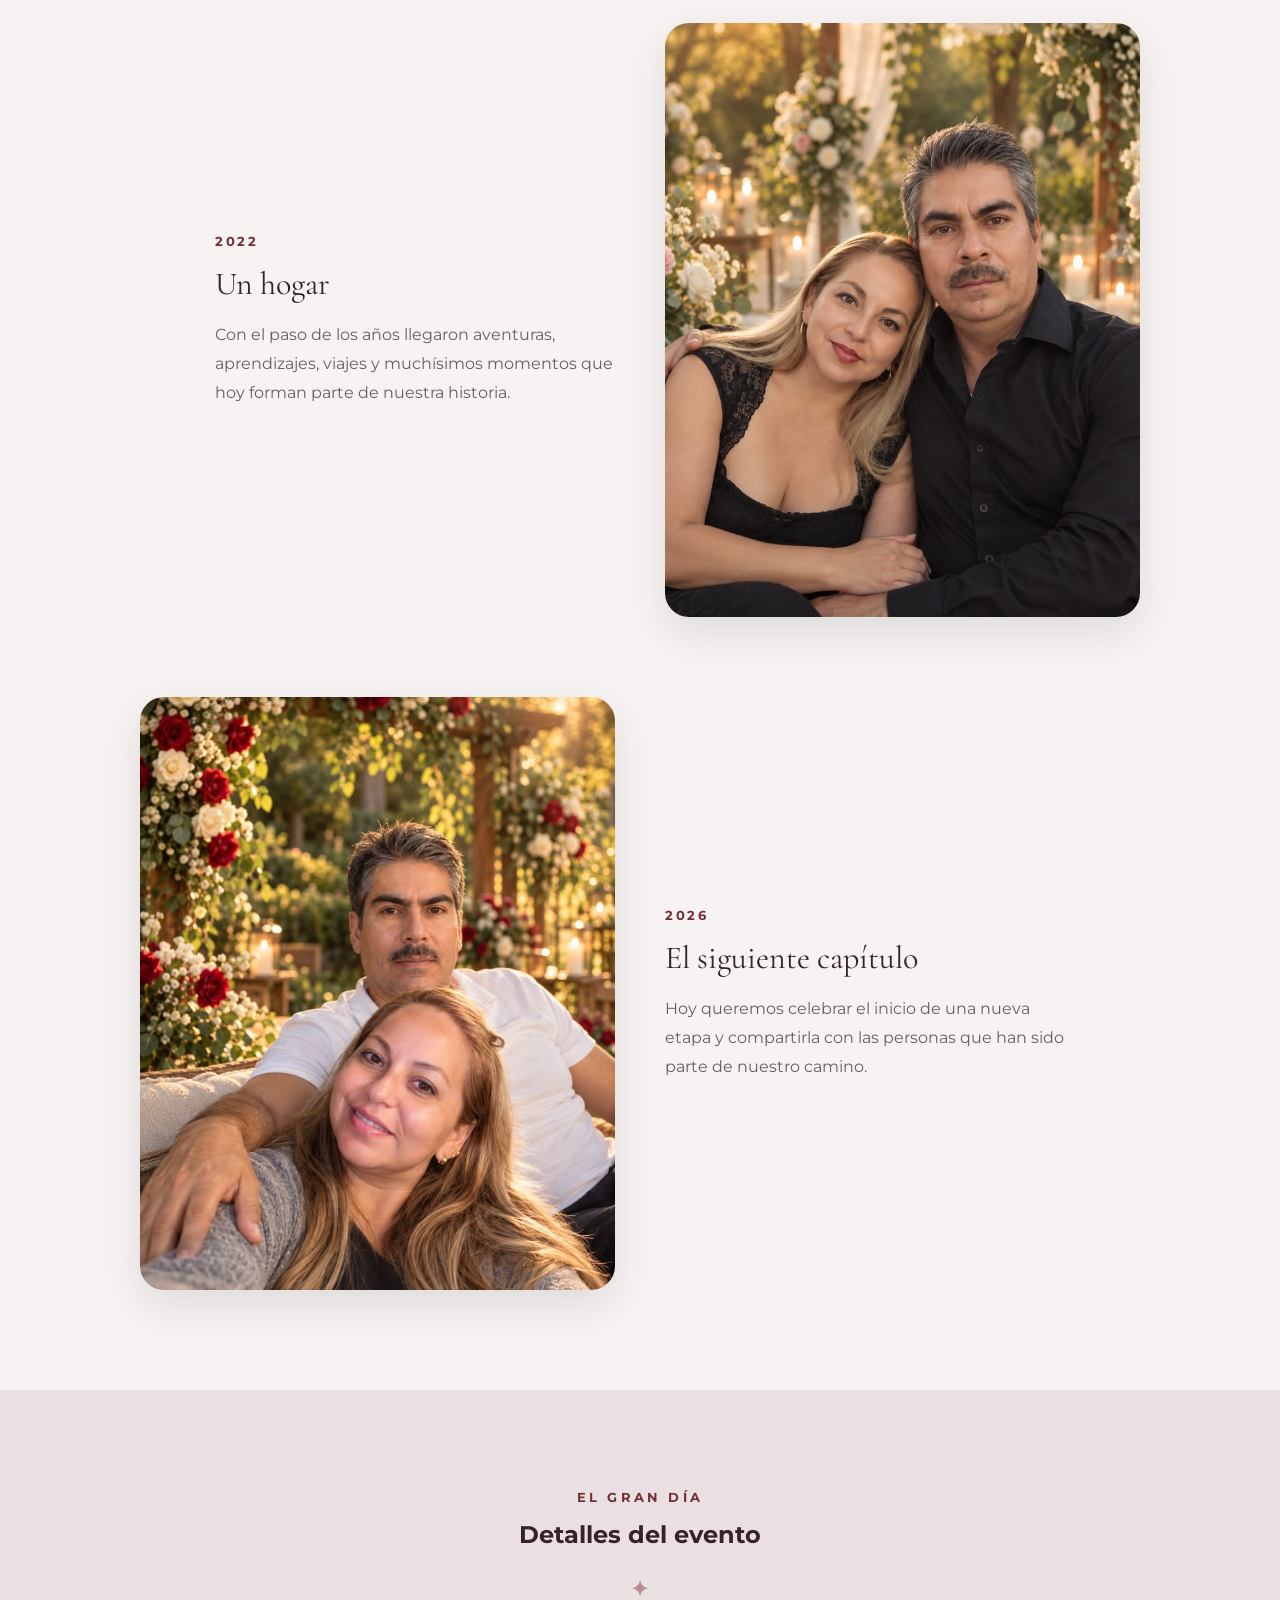
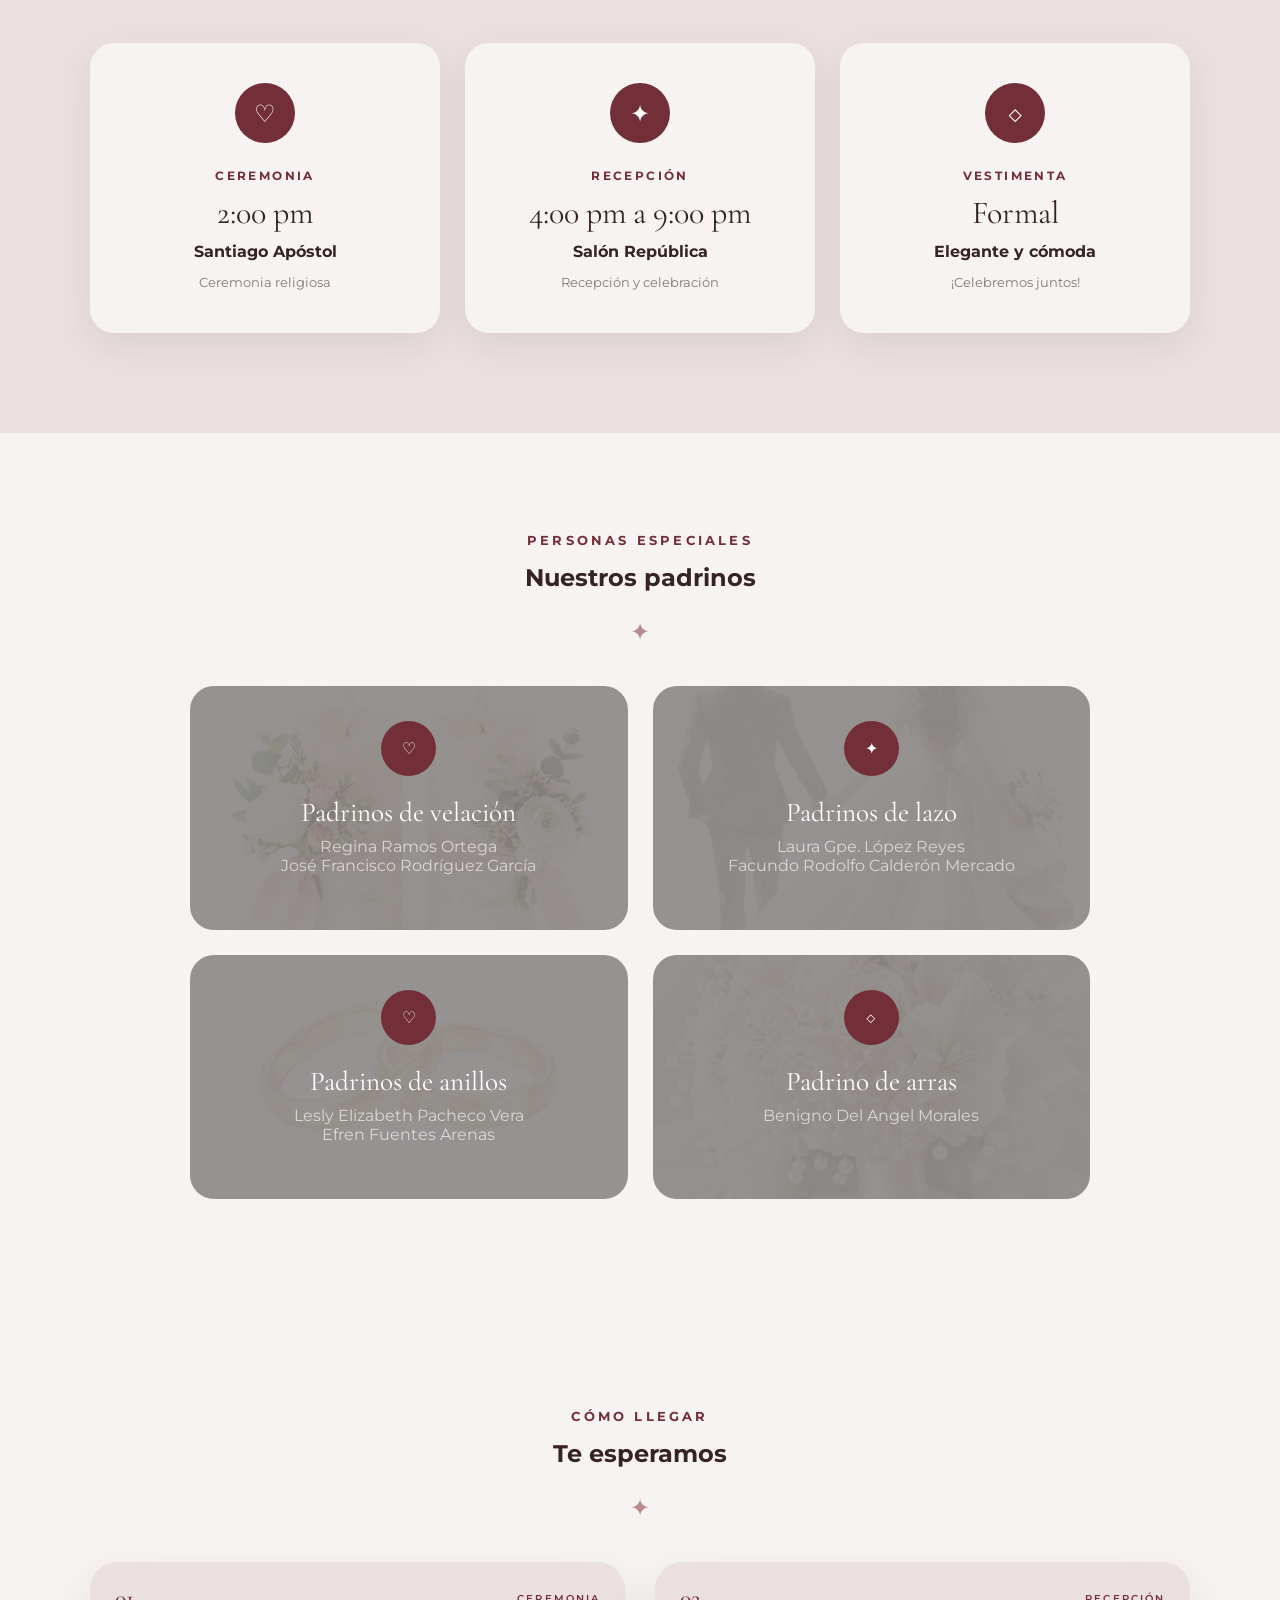
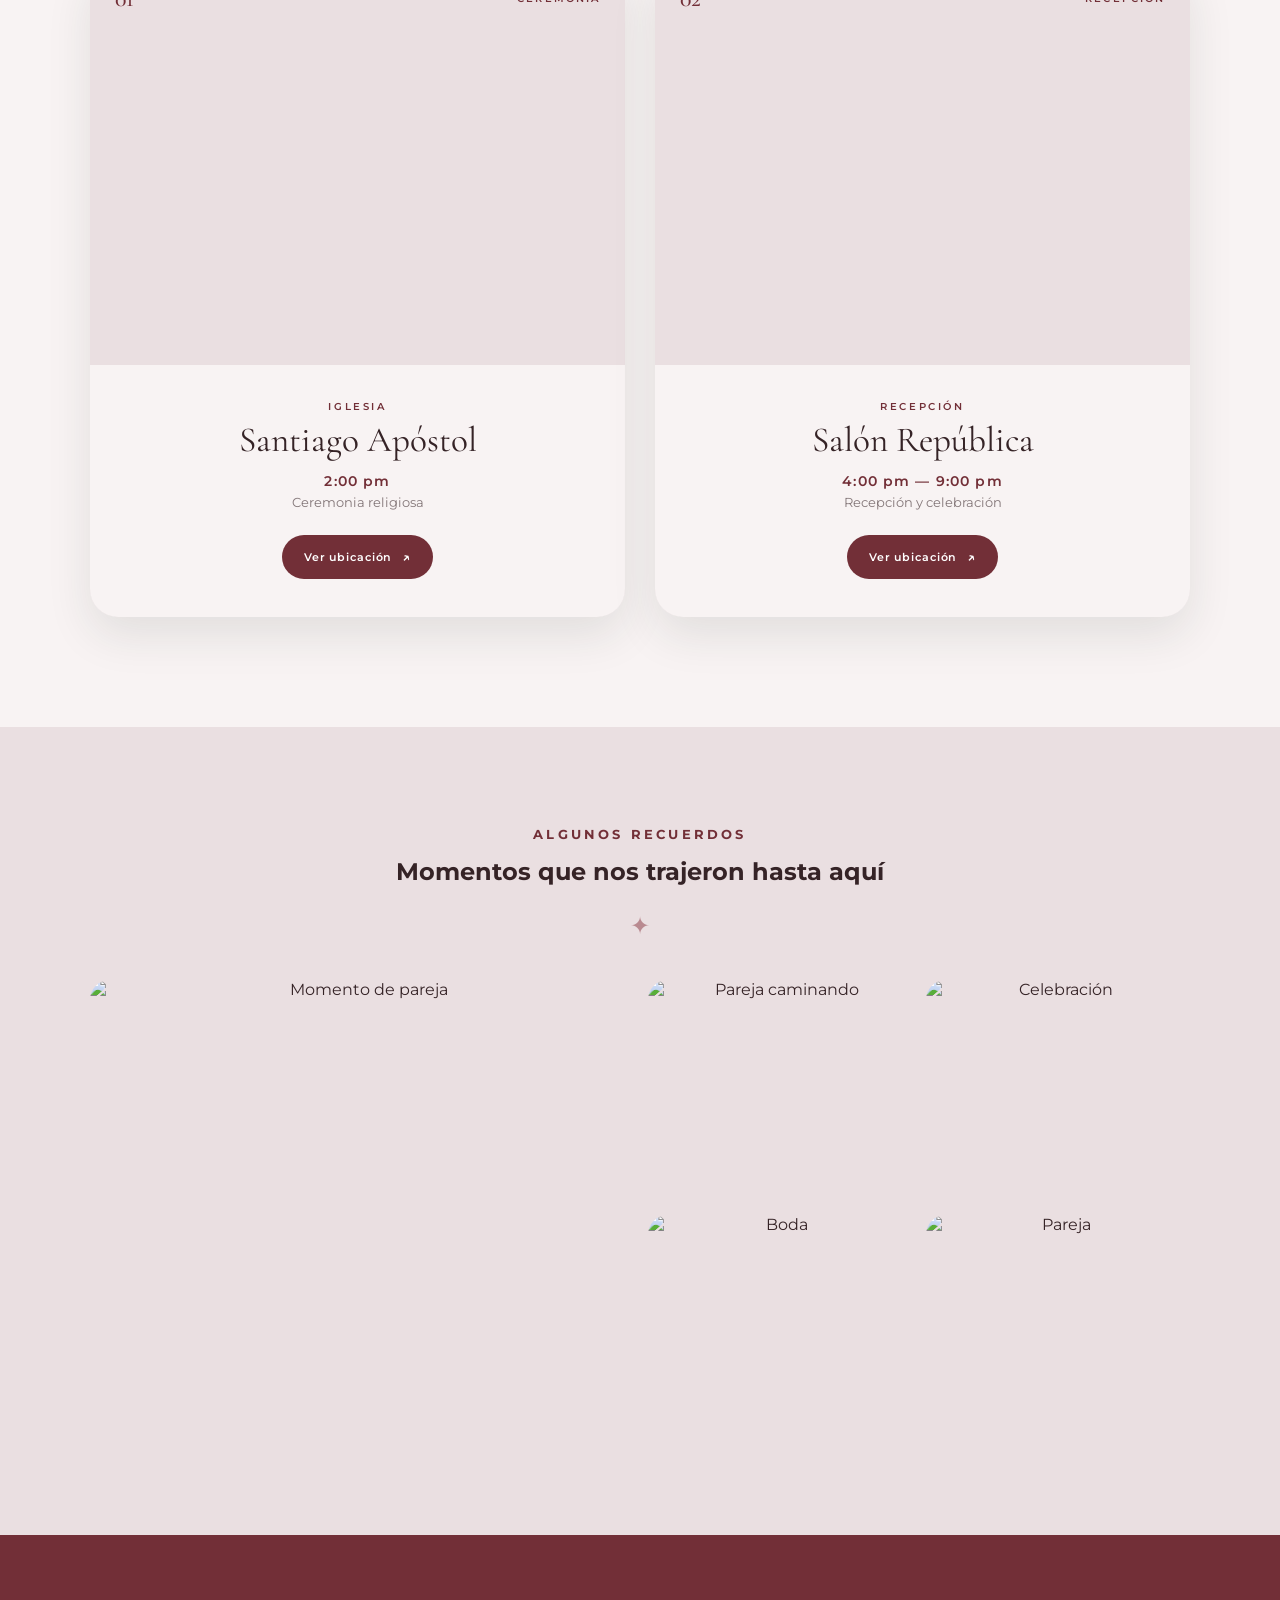
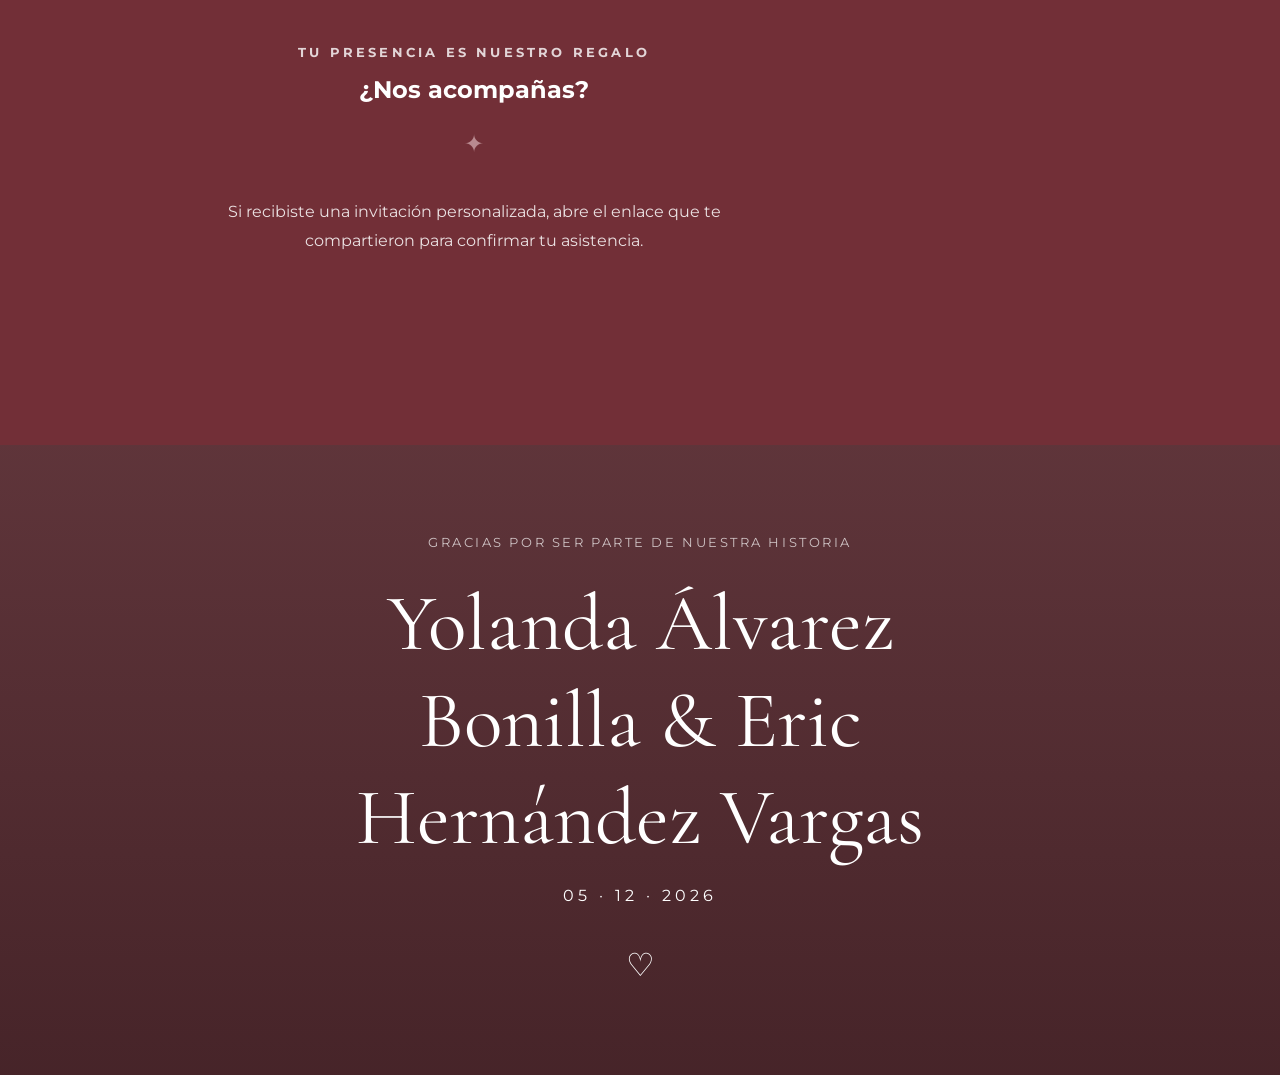
==== commit 330c7518: "añadir fotos" ====
--- a/index.html
+++ b/index.html
@@ -293,15 +293,14 @@
 
                     <div class="story-image">
 
-                        <img src="https://images.unsplash.com/photo-1519741497674-611481863552?q=80&w=1000&auto=format&fit=crop"
-                             alt="Pareja celebrando">
+                        <img src="assets/fotos/ey1.jpg" alt="Pareja celebrando">
 
                     </div>
 
                     <div class="story-text">
 
                         <span class="story-year">
-                            2019
+                            2013
                         </span>
 
                         <h3>
@@ -325,15 +324,15 @@
 
                     <div class="story-image">
 
-                        <img src="https://images.unsplash.com/photo-1522673607200-164d1b6ce486?q=80&w=1000&auto=format&fit=crop"
-                             alt="Pareja caminando">
+                        <img src="assets/fotos/ey2.jpg" alt="Pareja celebrando">
+
 
                     </div>
 
                     <div class="story-text">
 
                         <span class="story-year">
-                            2023
+                            2022
                         </span>
 
                         <h3>
@@ -358,8 +357,8 @@
 
                     <div class="story-image">
 
-                        <img src="https://images.unsplash.com/photo-1511285560929-80b456fea0bc?q=80&w=1000&auto=format&fit=crop"
-                             alt="Propuesta de matrimonio">
+                        <img src="assets/fotos/ey3.jpg" alt="Pareja celebrando">
+
 
                     </div>
 
@@ -905,8 +904,8 @@
     </main>
 
 
-    <script src="js/app.js"></script>
-
+    <script src="js/qrcode.min.js"></script>
+<script src="js/app.js"></script>
 </body>
 
 </html>
--- a/css/styles.css
+++ b/css/styles.css
@@ -2007,4 +2007,82 @@
 
 .rsvp-guest-status {
     font-weight: 600;
-}+}
+
+/* =========================================
+   PASES INDIVIDUALES CON QR
+   ========================================= */
+
+.rsvp-pass {
+    margin-top: 28px;
+    padding: 25px 20px;
+    border: 1px solid rgba(185, 138, 144, 0.65);
+    border-radius: 16px;
+    background: #f8f3f3;
+    color: #722f37;
+    text-align: center;
+    box-shadow: 0 8px 24px rgba(35, 20, 25, 0.12);
+}
+
+.rsvp-pass h4 {
+    margin: 0 0 18px;
+    color: #722f37;
+    font-family: var(--heading-font);
+    font-size: 1.8rem;
+    font-weight: normal;
+}
+
+.rsvp-pass-qr {
+    display: block;
+    width: 220px;
+    max-width: 100%;
+    height: auto;
+    margin: 15px auto;
+    padding: 10px;
+    border: 1px solid #eadfe1;
+    border-radius: 10px;
+    background: #ffffff;
+}
+
+.rsvp-pass-download {
+    display: inline-flex;
+    align-items: center;
+    justify-content: center;
+    min-height: 44px;
+    margin-top: 15px;
+    padding: 12px 25px;
+    border: 1px solid #722f37;
+    border-radius: 999px;
+    background: #722f37;
+    color: #ffffff;
+    font-family: var(--body-font);
+    font-size: 0.8rem;
+    font-weight: 600;
+    text-decoration: none;
+    cursor: pointer;
+    transition: background 0.2s ease, transform 0.2s ease;
+}
+
+.rsvp-pass-download:hover {
+    background: #8c4650;
+    transform: translateY(-2px);
+}
+
+.rsvp-pass-download:focus-visible {
+    outline: 3px solid #b98a90;
+    outline-offset: 4px;
+}
+
+@media (max-width: 600px) {
+    .rsvp-pass {
+        padding: 22px 15px;
+    }
+
+    .rsvp-pass h4 {
+        font-size: 1.6rem;
+    }
+
+    .rsvp-pass-download {
+        width: 100%;
+    }
+}
